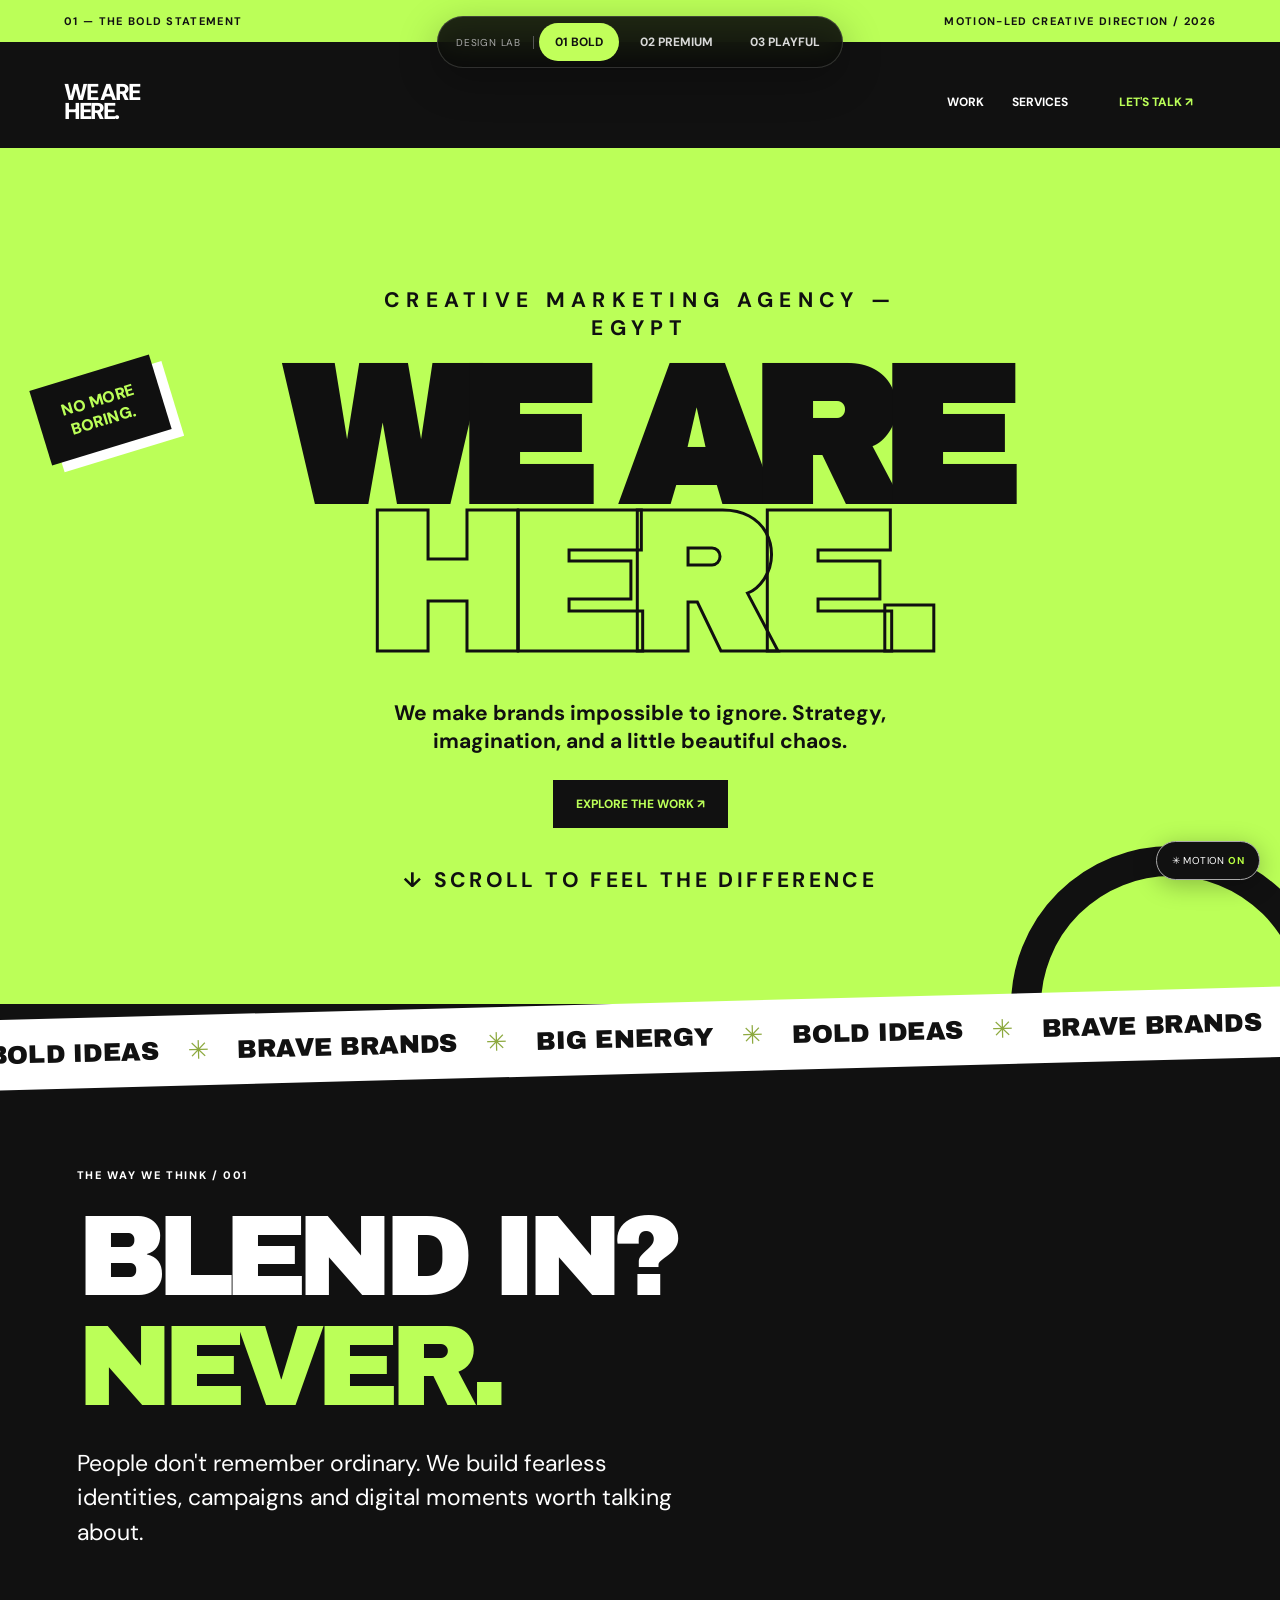
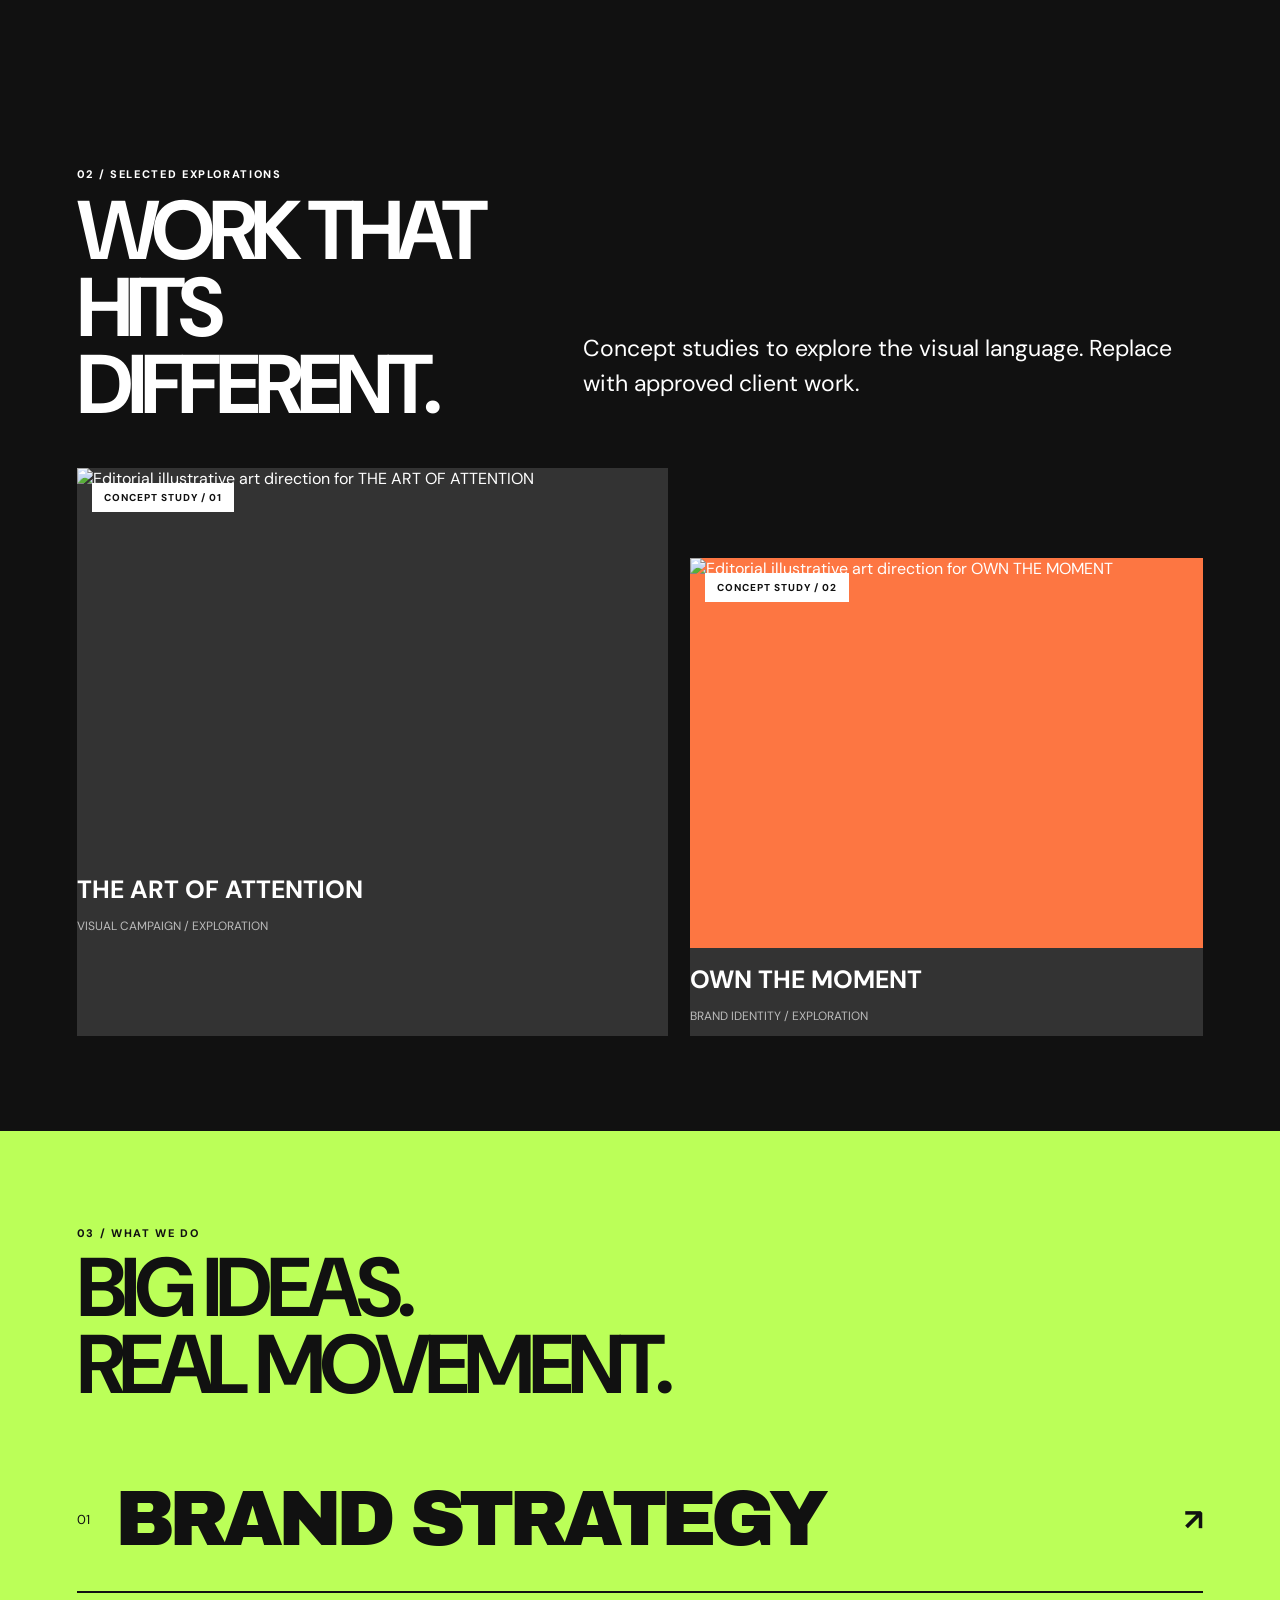
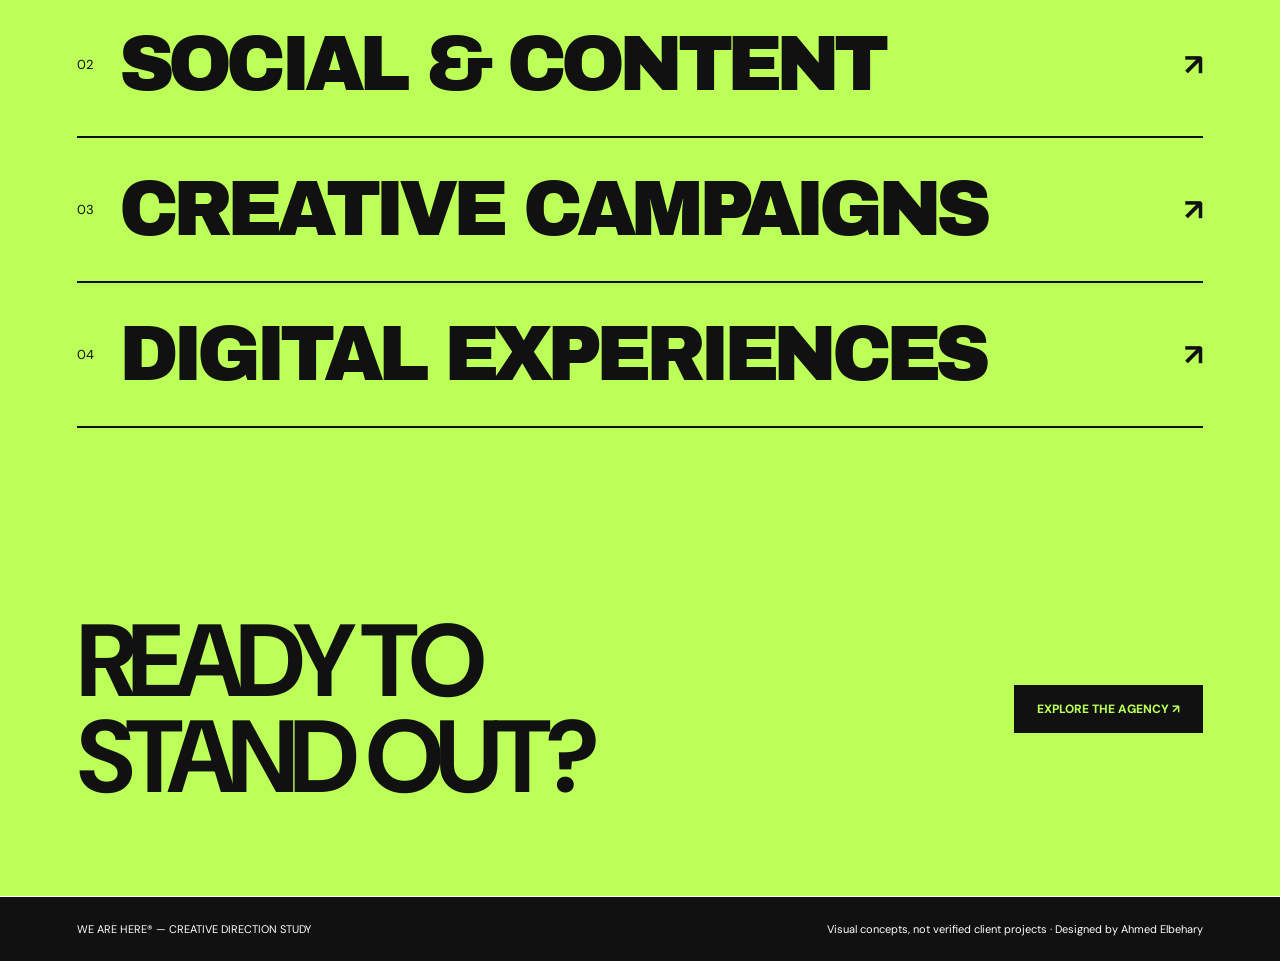
==== index.html @ c9efb4d5 "Add files via upload" ====
<!doctype html>
<html lang="en"><head><meta charset="utf-8"/><meta name="viewport" content="width=device-width,initial-scale=1"/><meta name="theme-color" content="#111111"/><meta name="description" content="Three interactive creative directions for We Are Here — a creative marketing agency in Egypt. Concept showcase by Ahmed Elbehary."/><title>WE ARE HERE — Interactive Directions</title><link rel="preconnect" href="https://fonts.googleapis.com"><link rel="preconnect" href="https://fonts.gstatic.com" crossorigin><link href="https://fonts.googleapis.com/css2?family=Archivo+Black&family=DM+Sans:wght@400;500;600;700;800&family=Space+Grotesk:wght@400;500;600;700&family=Playfair+Display:ital,wght@0,500;0,600;1,500&display=swap" rel="stylesheet"><link rel="stylesheet" href="./style.css"/></head><body><div id="app"></div><script type="module" src="./script.js"></script></body></html>
---- style.css ----
:root{font-family:'DM Sans',sans-serif;color:#121212;background:#e9e9e5;scroll-behavior:smooth}*{box-sizing:border-box}body{margin:0;overflow-x:hidden}button,a{font:inherit}button{cursor:pointer}a{color:inherit;text-decoration:none}::selection{background:#b8ff42;color:#121212}.switcher{position:fixed;z-index:100;top:16px;left:50%;transform:translateX(-50%);display:flex;align-items:center;gap:5px;padding:6px;background:rgba(10,10,10,.88);color:white;border:1px solid rgba(255,255,255,.15);box-shadow:0 12px 40px #0004;border-radius:999px;backdrop-filter:blur(18px);max-width:calc(100% - 18px)}.switcher button{border:0;background:transparent;color:#d9d9d9;border-radius:50px;padding:11px 16px;font-size:12px;font-weight:700;white-space:nowrap;transition:all .3s}.switcher button.active{background:#c1ff5a;color:#111}.switcher .label{font-size:10px;letter-spacing:.08em;padding:0 12px;color:#aaa;border-right:1px solid #555}.intro{position:fixed;z-index:200;inset:0;background:#101010;color:#fff;display:flex;align-items:center;justify-content:center;flex-direction:column;gap:15px;animation:introExit .7s ease 1.5s forwards;pointer-events:none}.intro strong{font:clamp(32px,7vw,90px) 'Archivo Black';letter-spacing:-.08em;animation:introPop 1s both}.intro small{letter-spacing:.4em;font-size:10px}@keyframes introPop{from{transform:scale(.65);filter:blur(20px);opacity:0}to{transform:scale(1);filter:blur(0);opacity:1}}@keyframes introExit{to{opacity:0;visibility:hidden}}.page{min-height:100vh;overflow:hidden}.conceptbar{display:flex;justify-content:space-between;gap:12px;align-items:center;padding:14px 5%;font-size:11px;letter-spacing:.12em;font-weight:700}.page nav{display:flex;align-items:center;justify-content:space-between;padding:36px 5% 22px;position:relative;z-index:4}.wordmark{font-weight:900;line-height:.82;letter-spacing:-.085em;font-size:23px}.links{display:flex;gap:28px;align-items:center;font-size:12px;font-weight:700}.links a:hover{text-decoration:underline;text-underline-offset:6px}.cta{display:inline-flex;align-items:center;justify-content:center;border:1px solid currentColor;padding:15px 22px;font-size:12px;font-weight:800;gap:30px;transition:transform .25s,background .25s,color .25s}.cta:hover{transform:translateY(-4px)}.tag{font-weight:800;font-size:11px;letter-spacing:.15em;text-transform:uppercase}.scrollnote{font-size:11px;font-weight:700;letter-spacing:.16em}.reveal{opacity:0;transform:translateY(54px);transition:opacity .85s cubic-bezier(.2,.7,.2,1),transform .85s cubic-bezier(.2,.7,.2,1)}.reveal.visible{opacity:1;transform:translateY(0)}.section-pad{padding:95px 6%}.section-head{display:flex;align-items:end;justify-content:space-between;gap:25px;margin-bottom:45px}.section-head h2{margin:10px 0 0;font-size:clamp(40px,6.5vw,106px);line-height:.92;letter-spacing:-.07em}.cardpic{display:block;object-fit:cover;width:100%;height:100%;transition:transform .8s cubic-bezier(.2,.7,.2,1),filter .6s}.imagewrap{overflow:hidden;position:relative}.imagewrap:hover .cardpic{transform:scale(1.09)}.subline{font-size:clamp(16px,2vw,23px);line-height:1.5;max-width:620px}.concept-footer{display:flex;justify-content:space-between;align-items:center;flex-wrap:wrap;gap:12px;padding:25px 6%;font-size:11px;border-top:1px solid currentColor}.nextbox{display:flex;align-items:center;justify-content:space-between;gap:20px;padding:90px 6%;flex-wrap:wrap}.nextbox h2{font-size:clamp(44px,8vw,130px);letter-spacing:-.075em;line-height:.94;margin:0}.tilt{transition:transform .3s ease;transform-style:preserve-3d}.motion-note{padding:12px 16px;font-size:11px;letter-spacing:.02em}.cursor{pointer-events:none;position:fixed;z-index:90;width:22px;height:22px;border-radius:50%;border:1px solid;transform:translate(-50%,-50%);transition:width .2s,height .2s,background .2s;mix-blend-mode:difference;color:#fff;opacity:0}.cursor.on{opacity:1}.cursor.big{width:68px;height:68px;background:#fff3}.b{background:#111;color:white}.b .conceptbar{background:#bbff58;color:#121212}.b nav{background:#111}.b .hero{background:#bbff58;color:#101010;min-height:730px;position:relative;display:flex;align-items:center;justify-content:center;flex-direction:column;overflow:hidden;text-align:center;padding:100px 6% 85px}.b .eyebrow{font-size:12px;font-weight:800;letter-spacing:.3em;margin:0 0 35px}.b .hero h1{font-family:'Archivo Black';font-size:clamp(74px,15.1vw,265px);letter-spacing:-.105em;line-height:.76;margin:0;position:relative;z-index:2}.b .hero h1 span{display:block;transition:transform .2s;will-change:transform}.b .hero h1 span:nth-child(2){-webkit-text-stroke:3px #101010;color:transparent}.b .hero p{font-weight:700;font-size:clamp(14px,1.8vw,21px);margin:38px auto 25px;max-width:600px}.b .sticker{position:absolute;background:#101010;color:#bbff58;padding:18px 25px;transform:rotate(-17deg);font-weight:900;left:3%;top:26%;z-index:3;box-shadow:10px 10px 0 #fff}.b .circle{position:absolute;right:-4%;bottom:-19%;width:320px;height:320px;border:30px solid #111;border-radius:50%;animation:spin 22s linear infinite}.b .marquee{overflow:hidden;background:#fff;color:#111;padding:20px 0;white-space:nowrap;font:25px 'Archivo Black';transform:rotate(-1.5deg) scale(1.02);position:relative;z-index:3}.b .marquee .track{display:inline-block;animation:marquee 21s linear infinite}.b .marquee i{font-style:normal;color:#8da93f;padding:0 20px}.b .manifesto{min-height:530px;display:flex;flex-direction:column;justify-content:center}.b .manifesto h2{font:clamp(50px,9vw,145px)/.96 'Archivo Black';letter-spacing:-.085em;margin:20px 0 0}.b .lime{color:#bbff58}.b .workgrid{display:grid;grid-template-columns:1.15fr 1fr;gap:22px}.b .project{min-height:450px;position:relative;background:#333}.b .project:nth-child(2){margin-top:90px}.b .project .imagewrap{height:390px}.b .project h3{font-size:25px;margin:15px 0 5px}.b .project p{font-size:12px;color:#bbb}.b .project:nth-child(2) .imagewrap{background:#fd7642}.b .services{background:#bbff58;color:#111}.b .service{display:flex;align-items:center;border-bottom:2px solid #111;gap:25px;padding:30px 0;transition:padding .3s,background .3s}.b .service:hover{padding-left:30px;background:#111;color:#bbff58}.b .service span{font-size:13px}.b .service h3{font:clamp(30px,6vw,82px) 'Archivo Black';letter-spacing:-.075em;margin:0;flex:1}.b .service b{font-size:30px}.b .nextbox{background:#bbff58;color:#111}.b .cta{background:#111;color:#bbff58;border-color:#111}.b .cta:hover{background:white;color:#111}.p{background:#e8e2d8;color:#26231f}.p .conceptbar{background:#ded6c9}.p nav{padding-top:38px}.p .wordmark{font-family:'Playfair Display';font-weight:600;font-size:26px;letter-spacing:-.05em}.p .cta{border-radius:40px;background:#282724;color:#fff}.p .hero{min-height:790px;padding:80px 6%;position:relative;display:grid;grid-template-columns:1fr .87fr;align-items:center;gap:5vw}.p .hero .hero-copy{z-index:3}.p .hero h1{font:clamp(65px,9vw,150px)/.91 'Playfair Display';letter-spacing:-.075em;margin:24px 0}.p .hero h1 em{font-weight:500;color:#c35a35}.p .hero-art{position:relative;height:590px}.p .hero-art img{width:86%;height:85%;object-fit:cover;filter:saturate(.68);position:absolute;right:1%;top:6%;border-radius:48% 48% 2% 2%;animation:floaty 7s ease-in-out infinite}.p .hero-art .orb{position:absolute;width:190px;height:190px;border-radius:50%;background:#c4643c;left:-10%;bottom:0%;mix-blend-mode:multiply;animation:floaty 5s ease-in-out infinite reverse}.p .hero-art .outline{position:absolute;border:1px solid #9a624f;border-radius:50%;width:300px;height:300px;right:-3%;top:-4%}.p .hero p{max-width:390px;line-height:1.7}.p .section-head h2,.p .nextbox h2{font-family:'Playfair Display';font-weight:500;letter-spacing:-.055em}.p .services{background:#262521;color:#f4ece0}.p .servicegrid{display:grid;grid-template-columns:repeat(2,1fr);gap:1px;background:#777}.p .service{padding:65px 30px;background:#262521;min-height:250px;transition:background .35s}.p .service:hover{background:#54402f}.p .service span{color:#dd8d6b;font-size:12px}.p .service h3{font:clamp(36px,4vw,65px) 'Playfair Display';margin:35px 0 13px}.p .workgrid{display:grid;grid-template-columns:repeat(3,1fr);gap:20px}.p .project .imagewrap{height:440px}.p .project:nth-child(2){margin-top:75px}.p .project:nth-child(3){margin-top:145px}.p .project h3{font:34px 'Playfair Display';margin:15px 0 7px}.p .project p{font-size:12px;color:#765c51}.p .process{background:#d5c6b4}.p .steps{display:grid;grid-template-columns:repeat(4,1fr);gap:20px}.p .step{border-top:1px solid #5d5448;padding-top:20px}.p .step h3{font:36px 'Playfair Display'}.p .step p{font-size:13px;line-height:1.6}.p .nextbox{background:#292823;color:white}.p .nextbox h2 em{color:#d69d82}.p .nextbox .cta{background:#df916e;color:#201d19}.c{background:#f4f1df;color:#182fa6;font-family:'Space Grotesk',sans-serif}.c .conceptbar{background:#ff7b46;color:#1429a2}.c nav .wordmark{font-family:'Archivo Black';font-size:24px;transform:rotate(-4deg)}.c .cta{border-radius:50px;background:#ff7943;color:#1429a2;border:2px solid #1429a2;box-shadow:5px 5px 0 #1429a2}.c .hero{min-height:790px;position:relative;overflow:hidden;background:#f4f1df;display:flex;align-items:center;justify-content:center;flex-direction:column;padding:130px 5% 90px;text-align:center}.c .hero:before{content:'';position:absolute;width:500px;height:500px;background:#ff7643;border-radius:50%;top:5%;left:-11%;animation:floaty 8s ease-in-out infinite}.c .hero h1{position:relative;z-index:2;font:clamp(75px,12.5vw,225px)/.82 'Archivo Black';letter-spacing:-.105em;margin:0;transform:rotate(-3deg);text-shadow:9px 9px 0 #ffb548}.c .hero h1 span{color:#ff7541;text-shadow:8px 8px 0 #1429a2}.c .hero p{font-size:18px;max-width:500px;margin:42px 0;position:relative;z-index:2;font-weight:600}.c .blob{position:absolute;width:160px;height:160px;border-radius:45% 55% 60% 40%;background:#c4ff51;right:3%;top:19%;border:5px solid #1429a2;animation:wiggle 8s ease-in-out infinite}.c .burst{position:absolute;font-size:clamp(90px,12vw,200px);color:#fe7445;bottom:1%;right:10%;animation:spin 19s linear infinite}.c .marquee{background:#1429a2;color:#faffbd;white-space:nowrap;overflow:hidden;padding:20px 0;font:25px 'Archivo Black';transform:rotate(2deg) scale(1.03)}.c .marquee .track{display:inline-block;animation:marquee 15s linear infinite}.c .work{background:#ff7643}.c .section-head h2{font-family:'Archivo Black';font-size:clamp(48px,7vw,110px)}.c .workgrid{display:grid;grid-template-columns:repeat(2,1fr);gap:22px}.c .project{background:#f3edce;border:3px solid #172ca4;box-shadow:9px 9px 0 #172ca4;padding:12px;transition:transform .35s}.c .project:hover{transform:rotate(2deg) translateY(-8px)}.c .project:nth-child(2){margin-top:65px}.c .project .imagewrap{height:350px}.c .project h3{font-size:29px;margin:14px 4px 5px}.c .project p{font-size:12px;margin:4px}.c .services{background:#d1ff5c}.c .servicegrid{display:grid;grid-template-columns:repeat(3,1fr);gap:20px}.c .service{border:3px solid #1429a2;border-radius:150px 150px 22px 22px;min-height:300px;text-align:center;padding:55px 17px 22px;background:#faf1da;transition:transform .4s}.c .service:hover{transform:translateY(-20px) rotate(-4deg)}.c .service span{font-size:45px}.c .service h3{font:clamp(21px,3vw,36px) 'Archivo Black';letter-spacing:-.04em}.c .lab{background:#1429a2;color:#fff}.c .lab h2{font:clamp(45px,7vw,100px)/.94 'Archivo Black';letter-spacing:-.07em}.c .labtool{display:grid;grid-template-columns:1fr 1fr;gap:35px;align-items:center}.c .poster{display:flex;align-items:center;justify-content:center;aspect-ratio:1.15;background:#ff7541;color:#1429a2;border-radius:15px;border:8px solid #f8f2d3;font:clamp(30px,5vw,75px)/.9 'Archivo Black';text-align:center;transform:rotate(-4deg);transition:background .4s,color .4s,transform .5s}.c .poster:hover{transform:rotate(2deg) scale(1.03)}.c .palette{display:flex;gap:12px;flex-wrap:wrap}.c .palette button{width:46px;height:46px;border:3px solid white;border-radius:50%;box-shadow:0 0 0 1px #333}.c .nextbox{background:#ff7643}.c .nextbox h2{font-family:'Archivo Black'}.c .nextbox .cta{background:#1429a2;color:white;box-shadow:6px 6px 0 #fff}@keyframes spin{to{transform:rotate(360deg)}}@keyframes floaty{50%{transform:translateY(-25px) rotate(4deg)}}@keyframes wiggle{50%{transform:rotate(35deg) scale(1.1)}}@keyframes marquee{to{transform:translateX(-50%)}}.image-label{position:absolute;top:15px;left:15px;background:#fff;color:#111;padding:8px 12px;font-size:10px;font-weight:800;letter-spacing:.1em}.presenter{position:fixed;right:20px;bottom:20px;z-index:110;background:#111;color:#fff;padding:12px 15px;border:1px solid #aaa;border-radius:50px;font-size:10px;letter-spacing:.04em;box-shadow:0 5px 25px #0004}.presenter strong{color:#b8ff42}.reduced .reveal{opacity:1;transform:none}.reduced *{animation:none!important;transition:none!important}@media(max-width:750px){.switcher{top:8px}.switcher .label{display:none}.switcher button{font-size:10px;padding:10px 9px}.page nav{padding-top:75px}.links{gap:11px}.links a:not(.cta){display:none}.section-pad{padding:65px 5%}.section-head{display:block}.hero{min-height:620px!important}.b .hero{min-height:650px!important}.b .sticker{top:18%;left:4%;font-size:10px;padding:11px}.b .circle{width:160px;height:160px;border-width:15px}.b .workgrid,.c .workgrid,.p .workgrid,.p .hero,.c .labtool{grid-template-columns:1fr}.b .project:nth-child(2),.c .project:nth-child(2),.p .project:nth-child(2),.p .project:nth-child(3){margin-top:0}.b .project .imagewrap,.c .project .imagewrap{height:300px}.p .hero{padding-top:80px}.p .hero-art{height:360px}.p .hero-art img{left:10%;right:auto;width:80%}.p .servicegrid,.p .steps{grid-template-columns:1fr 1fr}.p .service{min-height:200px;padding:30px 15px}.p .project .imagewrap{height:290px}.c .servicegrid{grid-template-columns:1fr}.c .service{min-height:190px;border-radius:120px 120px 20px 20px}.c .hero:before{width:220px;height:220px}.c .burst{right:0;bottom:6%}.c .blob{width:95px;height:95px}.presenter{bottom:8px;right:8px;font-size:9px}.cursor{display:none}}@media(prefers-reduced-motion:reduce){*,*:before,*:after{scroll-behavior:auto!important;animation-duration:.01ms!important;animation-iteration-count:1!important;transition-duration:.01ms!important}.reveal{opacity:1;transform:none}.intro{display:none}}
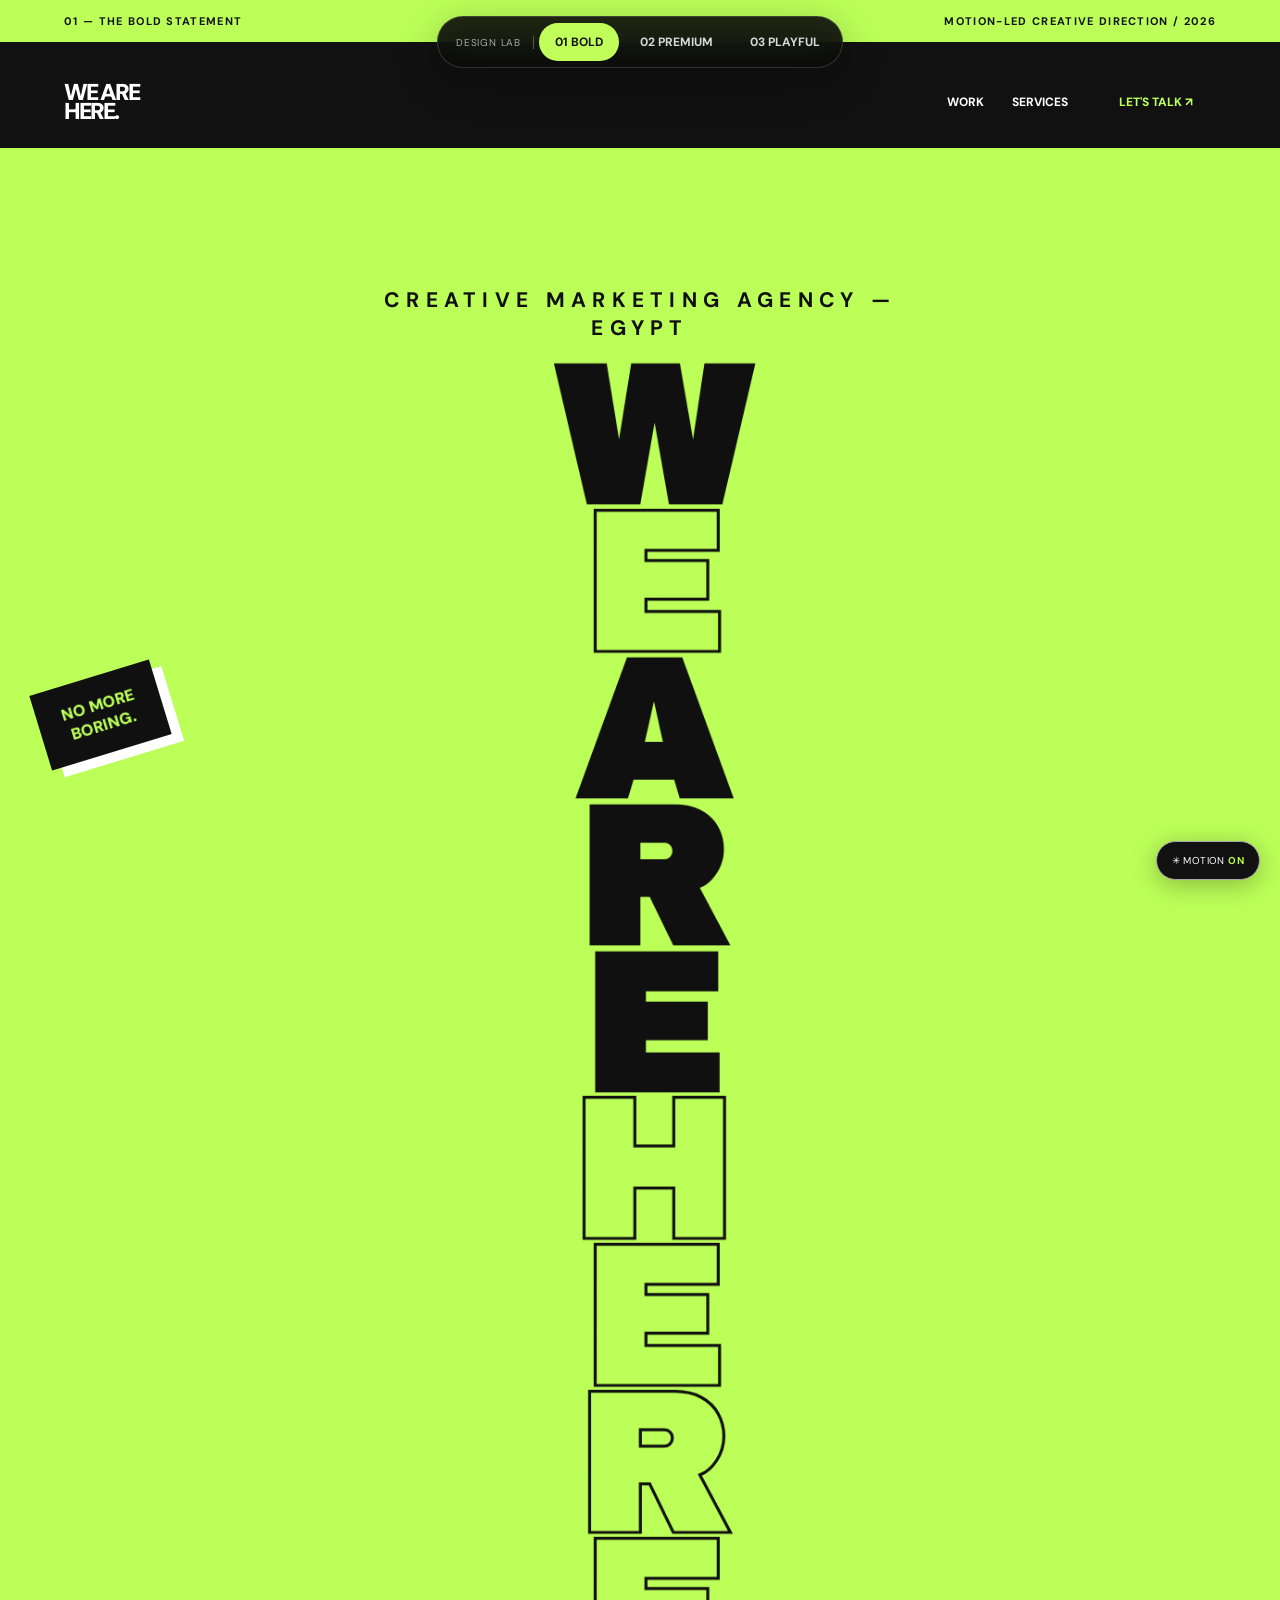
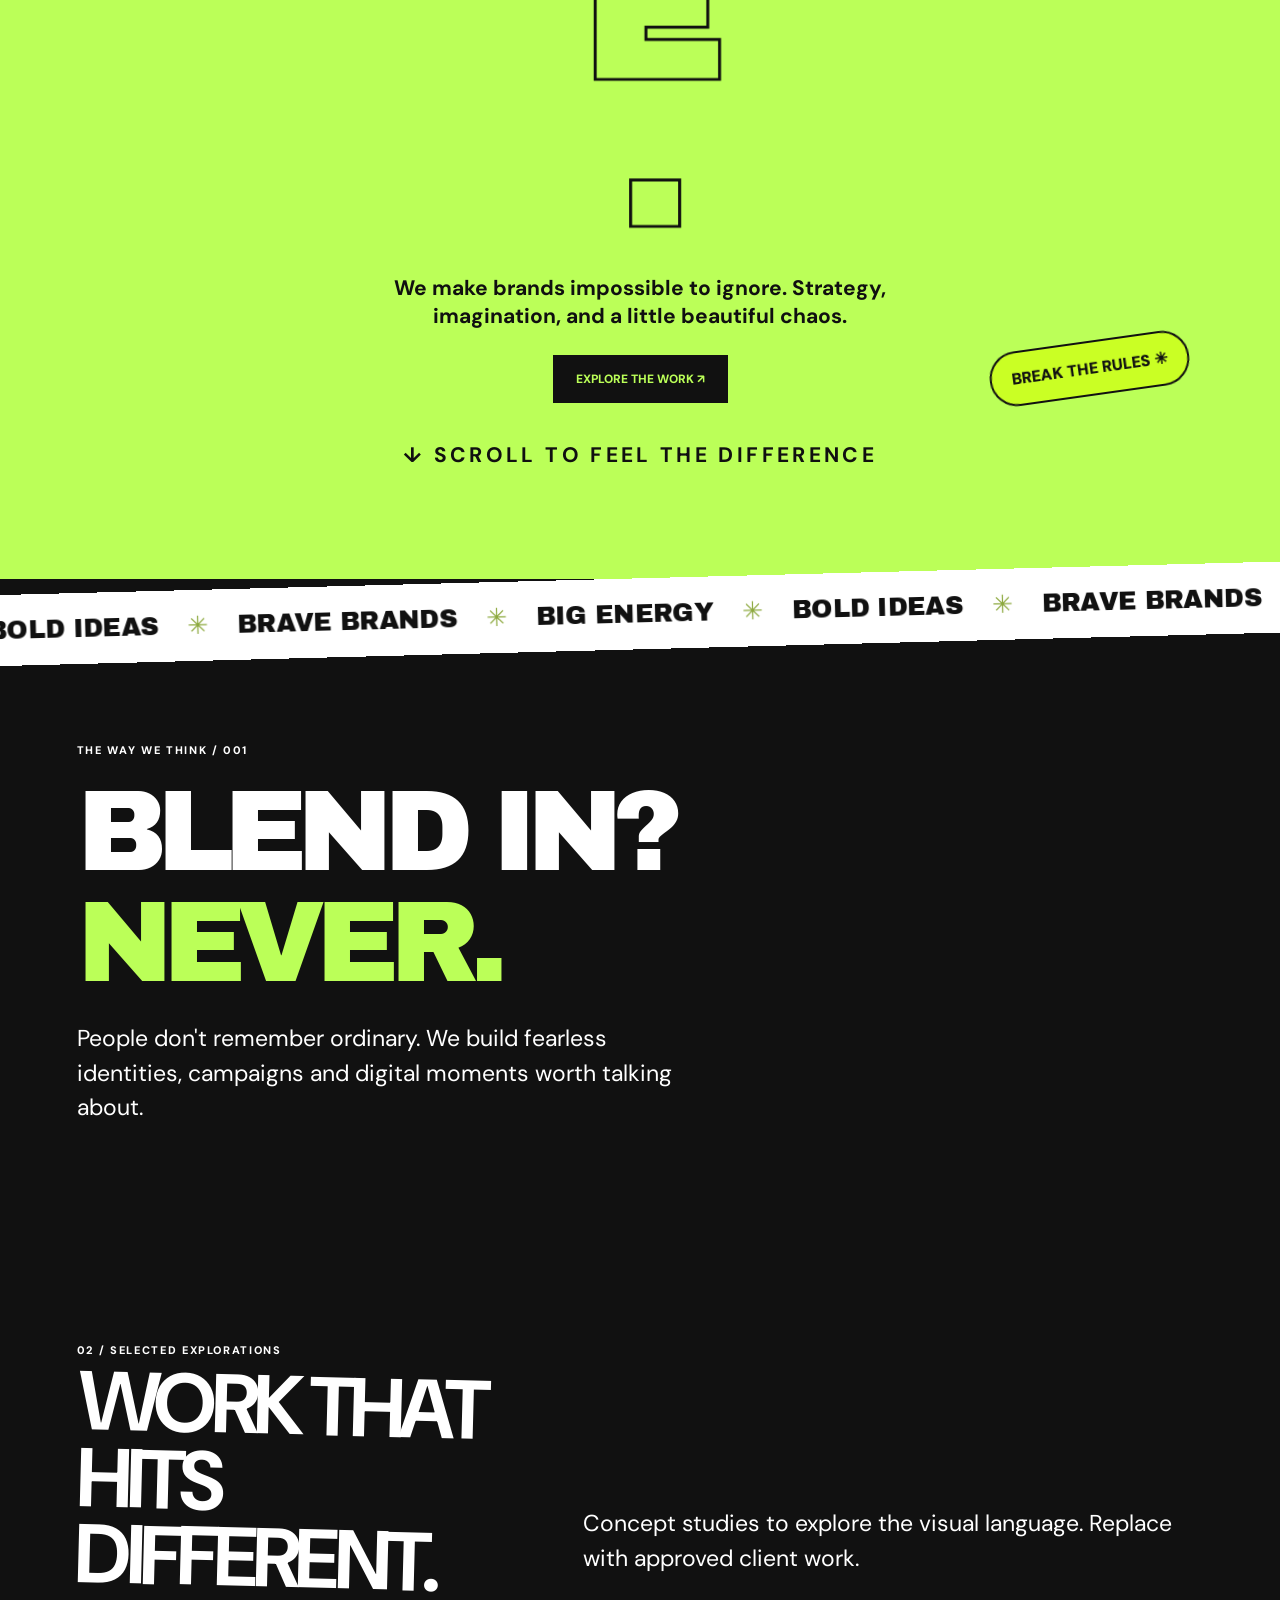
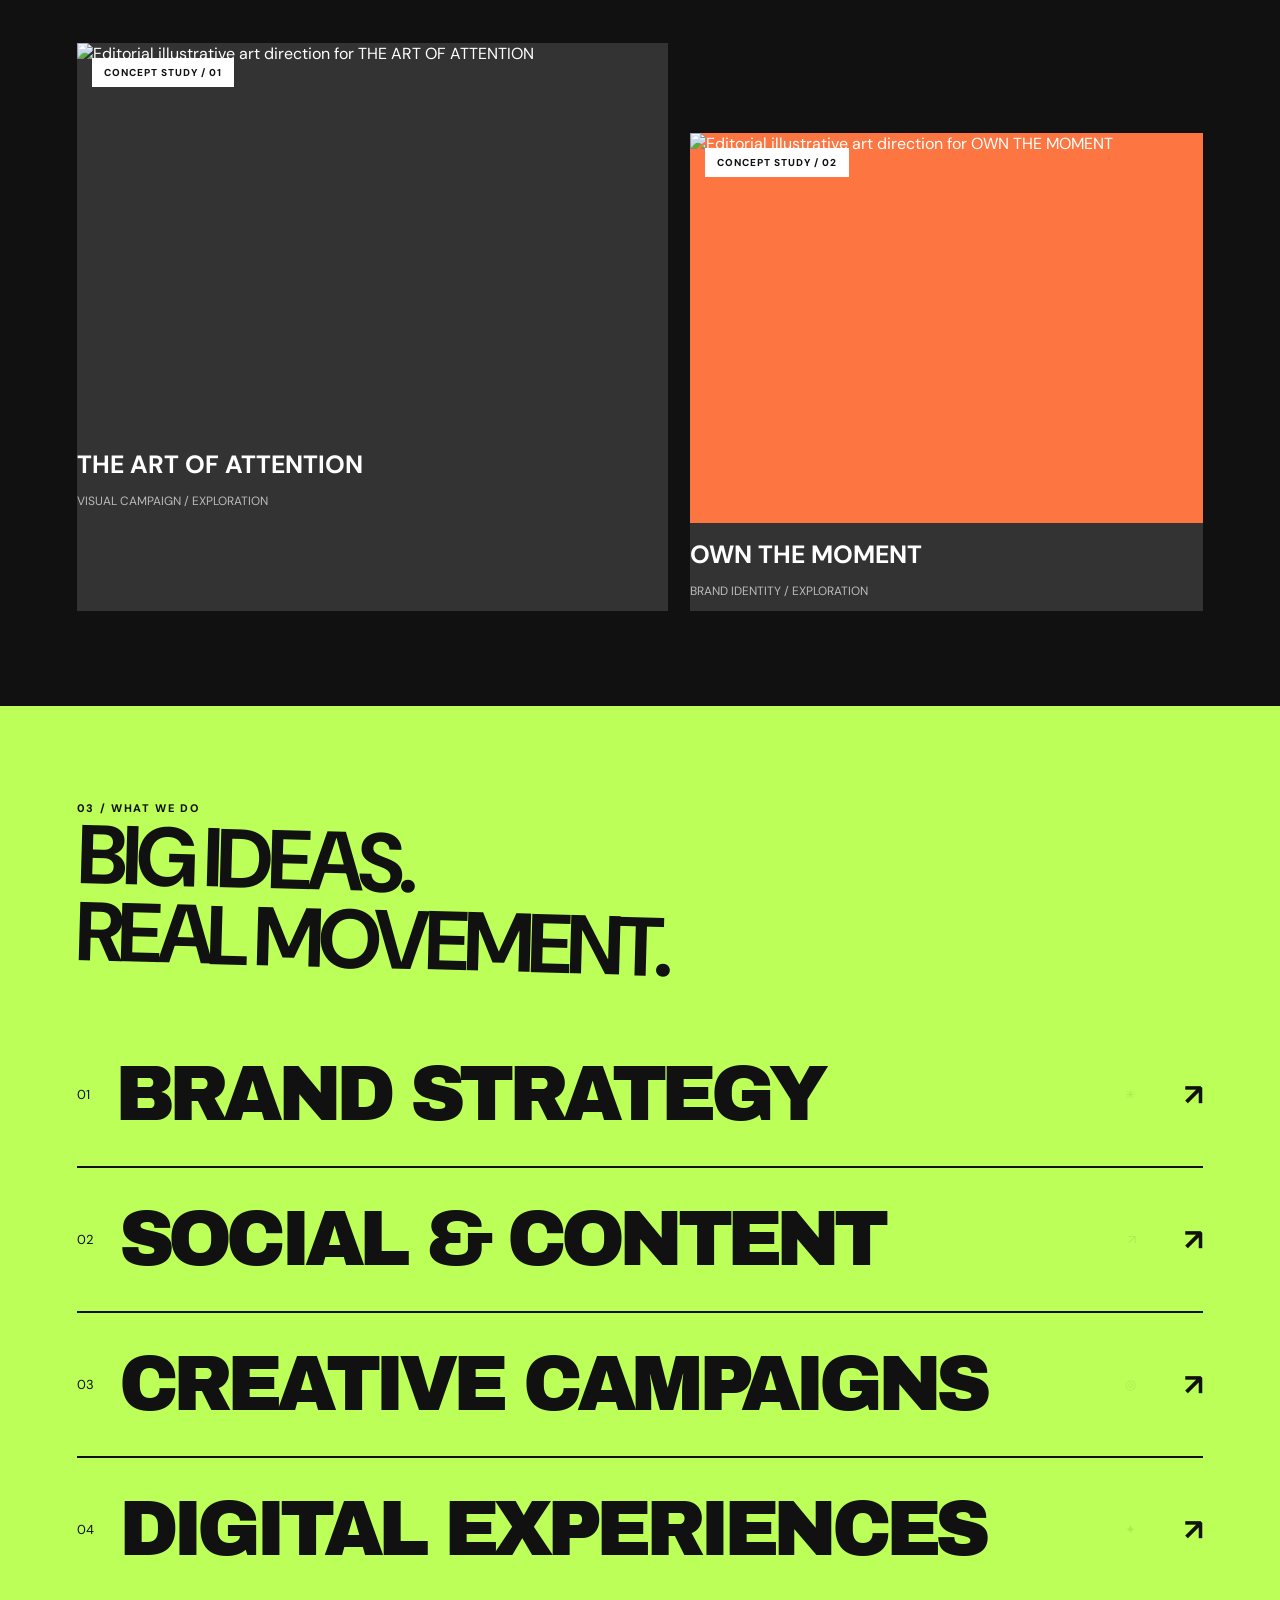
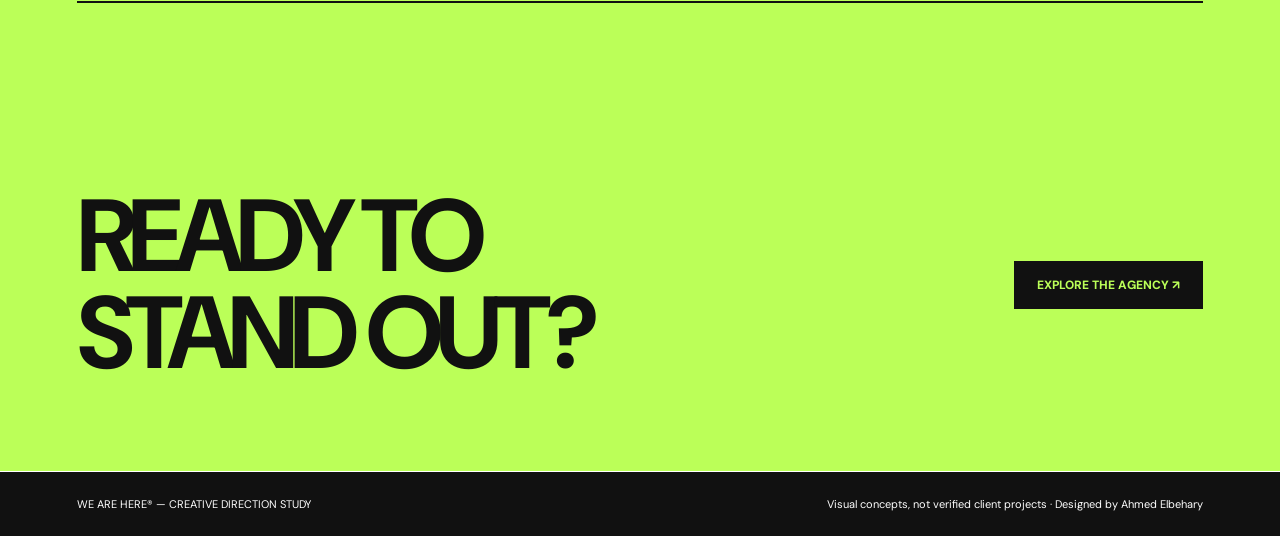
==== commit f9eeb351: "Add files via upload" ====
--- a/index.html
+++ b/index.html
@@ -1,2 +1,2 @@
 <!doctype html>
-<html lang="en"><head><meta charset="utf-8"/><meta name="viewport" content="width=device-width,initial-scale=1"/><meta name="theme-color" content="#111111"/><meta name="description" content="Three interactive creative directions for We Are Here — a creative marketing agency in Egypt. Concept showcase by Ahmed Elbehary."/><title>WE ARE HERE — Interactive Directions</title><link rel="preconnect" href="https://fonts.googleapis.com"><link rel="preconnect" href="https://fonts.gstatic.com" crossorigin><link href="https://fonts.googleapis.com/css2?family=Archivo+Black&family=DM+Sans:wght@400;500;600;700;800&family=Space+Grotesk:wght@400;500;600;700&family=Playfair+Display:ital,wght@0,500;0,600;1,500&display=swap" rel="stylesheet"><link rel="stylesheet" href="./style.css"/></head><body><div id="app"></div><script type="module" src="./script.js"></script></body></html>
+<html lang="en"><head><meta charset="utf-8"/><meta name="viewport" content="width=device-width,initial-scale=1"/><meta name="theme-color" content="#111111"/><meta name="description" content="Three interactive creative directions for We Are Here — a creative marketing agency in Egypt. Concept showcase by Ahmed Elbehary."/><title>WE ARE HERE — Interactive Directions</title><link rel="preconnect" href="https://fonts.googleapis.com"><link rel="preconnect" href="https://fonts.gstatic.com" crossorigin><link href="https://fonts.googleapis.com/css2?family=Archivo+Black&family=DM+Sans:wght@400;500;600;700;800&family=Space+Grotesk:wght@400;500;600;700&family=Playfair+Display:ital,wght@0,500;0,600;1,500&display=swap" rel="stylesheet"><link rel="stylesheet" href="./style.css"/><link rel="stylesheet" href="./motion-enhancements.css"/></head><body><div id="app"></div><script type="module" src="./script.js"></script><script src="./motion-enhancements.js" defer></script></body></html>
--- a/motion-enhancements.css
+++ b/motion-enhancements.css
@@ -0,0 +1,53 @@
+
+/* Motion Lab v2: strong motion with reduced-motion fallback */
+.motion-progress{position:fixed;top:0;left:0;width:100%;height:4px;z-index:99999;background:#f80;transform:scaleX(0);transform-origin:left;pointer-events:none}
+.motion-toast{position:fixed;bottom:100px;left:50%;z-index:9999;transform:translate(-50%,20px);background:#111;color:white;border-radius:99px;padding:12px 20px;font:800 13px 'DM Sans',sans-serif;opacity:0;pointer-events:none;transition:opacity .25s,transform .25s}
+.motion-toast.show{opacity:1;transform:translate(-50%,0)}
+.motion-letter{display:inline-block;animation:letter-entry .95s both cubic-bezier(.2,1.5,.2,1);animation-delay:calc(var(--i)*45ms);transform-origin:center bottom}
+@keyframes letter-entry{0%{opacity:0;transform:translateY(110%) rotate(24deg) scale(.4)}70%{opacity:1;transform:translateY(-8%) rotate(-7deg) scale(1.08)}100%{opacity:1;transform:none}}
+.b .hero h1{transform:translate(var(--mx,0px),var(--my,0px)) rotate(calc(var(--scroll,0)*-3deg));transition:transform .15s ease-out}
+.b .manifesto h2,.b .section-head h2{transform:rotate(var(--swing,0deg));transition:transform .2s}
+.b .hero .sticker{animation:sticker-spin 5s ease-in-out infinite alternate}
+@keyframes sticker-spin{to{transform:rotate(16deg) scale(1.16)}}
+.b .hero .circle{animation:circle-pulse 4s ease-in-out infinite alternate}
+@keyframes circle-pulse{to{transform:scale(1.25) rotate(55deg);filter:hue-rotate(45deg)}}
+.motion-burst{position:absolute;right:7%;bottom:9%;z-index:5;padding:15px 20px;border:2px solid currentColor;border-radius:99px;background:#caff24;color:#111;font-weight:900;cursor:pointer;transform:rotate(-8deg);animation:burst-bob 2s ease-in-out infinite alternate}
+@keyframes burst-bob{to{transform:translateY(-16px) rotate(8deg)}}
+.b.bold-shock .hero{animation:shock .8s steps(3,end) both}
+.b.bold-shock .hero h1{animation:shock-text .9s steps(4,end) both}
+@keyframes shock{25%{filter:invert(1)}50%{filter:hue-rotate(170deg)}75%{filter:invert(1)}}
+@keyframes shock-text{20%{transform:translate(24px,-10px) skew(14deg)}40%{transform:translate(-24px,10px) skew(-14deg)}60%{transform:scale(1.15)}}
+.service-ghost{font-size:clamp(3rem,8vw,9rem);opacity:.08;position:absolute;right:6%;pointer-events:none;transition:transform .55s,opacity .55s}
+.b .service{position:relative;overflow:hidden}
+.b .service:hover .service-ghost{transform:rotate(90deg) scale(1.4);opacity:.5}
+.p .hero-art img{will-change:translate;transition:translate .15s linear}
+.p .cinematic-title{animation:cinema-float 8s ease-in-out infinite alternate}
+@keyframes cinema-float{to{letter-spacing:.035em;transform:translateY(-7px)}}
+.p .film-strip .project{transition:transform .65s cubic-bezier(.2,.8,.2,1),filter .6s}
+.p .film-strip:hover .project:not(:hover){filter:grayscale(.75) brightness(.75);transform:scale(.965)}
+.film-note{font-size:11px;letter-spacing:.25em;opacity:.6;margin:12px 0}
+.cinematic-spotlight{position:fixed;inset:0;z-index:3;pointer-events:none;background:radial-gradient(circle 190px at var(--x,-500px) var(--y,-500px),rgba(222,139,82,.10),transparent 75%);mix-blend-mode:multiply}
+.c .hero .float-sticker{position:absolute;z-index:2;left:var(--left);top:var(--top);font-size:clamp(16px,2vw,35px);font-weight:900;color:#111;background:#fff;padding:6px 12px;border:2px solid #111;border-radius:12px;transform:rotate(var(--rot));pointer-events:none;animation:sticker-dance calc(2.5s + var(--n)*.4s) ease-in-out infinite alternate}
+@keyframes sticker-dance{to{translate:0 -32px;rotate:24deg;scale:1.2}}
+.c .hero .blob{animation:blob-dance 6s ease-in-out infinite alternate}
+@keyframes blob-dance{to{transform:translate(8%,-7%) rotate(40deg) scale(1.18);border-radius:35% 65% 65% 35%}}
+.c .hero .burst{animation:burst-spin 12s linear infinite}
+@keyframes burst-spin{to{transform:rotate(360deg)}}
+.motion-toy{position:relative;min-height:90px;display:flex;flex-direction:column;gap:10px;align-items:center;justify-content:center;isolation:isolate}
+.toy-launch{background:#111;color:#fff;border:0;border-radius:99px;padding:18px 25px;font:900 14px 'DM Sans',sans-serif;cursor:pointer;transition:transform .25s}
+.toy-launch:hover{transform:scale(1.1) rotate(-4deg)}
+.toy-count{font:700 11px 'DM Sans',sans-serif;letter-spacing:.12em}
+.confetti{position:absolute;left:50%;top:30%;font-size:30px;color:#f50;pointer-events:none;z-index:-1;animation:confetti-boom .95s var(--delay) ease-out both}
+.confetti:nth-child(3n){color:#3449ff}.confetti:nth-child(4n){color:#f3d536}
+@keyframes confetti-boom{from{opacity:1;transform:translate(-50%,-50%) rotate(0) scale(.3)}to{opacity:0;transform:translate(-50%,-50%) rotate(var(--angle)) translateX(var(--distance)) scale(1.5)}}
+.project .imagewrap{position:relative;overflow:hidden}
+.project .cardpic{transition:transform .7s cubic-bezier(.2,.8,.2,1),filter .7s}
+.project:hover .cardpic{transform:scale(1.13) rotate(-1deg);filter:saturate(1.25)}
+.motion-view{position:absolute;left:var(--px,50%);top:var(--py,50%);transform:translate(-50%,-50%) scale(.5);background:#fff;color:#111;border-radius:99px;padding:15px;z-index:4;opacity:0;pointer-events:none;font:800 11px 'DM Sans',sans-serif;white-space:nowrap;transition:opacity .2s,transform .2s}
+.project:hover .motion-view{opacity:1;transform:translate(-50%,-50%) scale(1)}
+.project:hover{transform:perspective(900px) rotateX(var(--rx,0deg)) rotateY(var(--ry,0deg)) translateY(-5px)!important}
+.magnetic{transform:translate(var(--magx,0px),var(--magy,0px));transition:transform .16s ease-out}
+@media(max-width:760px){.motion-burst{right:5%;bottom:3%;font-size:10px;padding:10px}.float-sticker:nth-of-type(n+5){display:none}.motion-view{display:none}.cinematic-spotlight{display:none}}
+@media(prefers-reduced-motion:reduce){.motion-letter,.motion-burst,.float-sticker,.blob,.burst,.sticker,.circle,.cinematic-title{animation:none!important}.motion-progress{display:none}}
+body.reduced .motion-letter,body.reduced .motion-burst,body.reduced .float-sticker,body.reduced .blob,body.reduced .burst,body.reduced .sticker,body.reduced .circle,body.reduced .cinematic-title{animation:none!important}
+body.reduced .motion-progress,body.reduced .cinematic-spotlight{display:none}
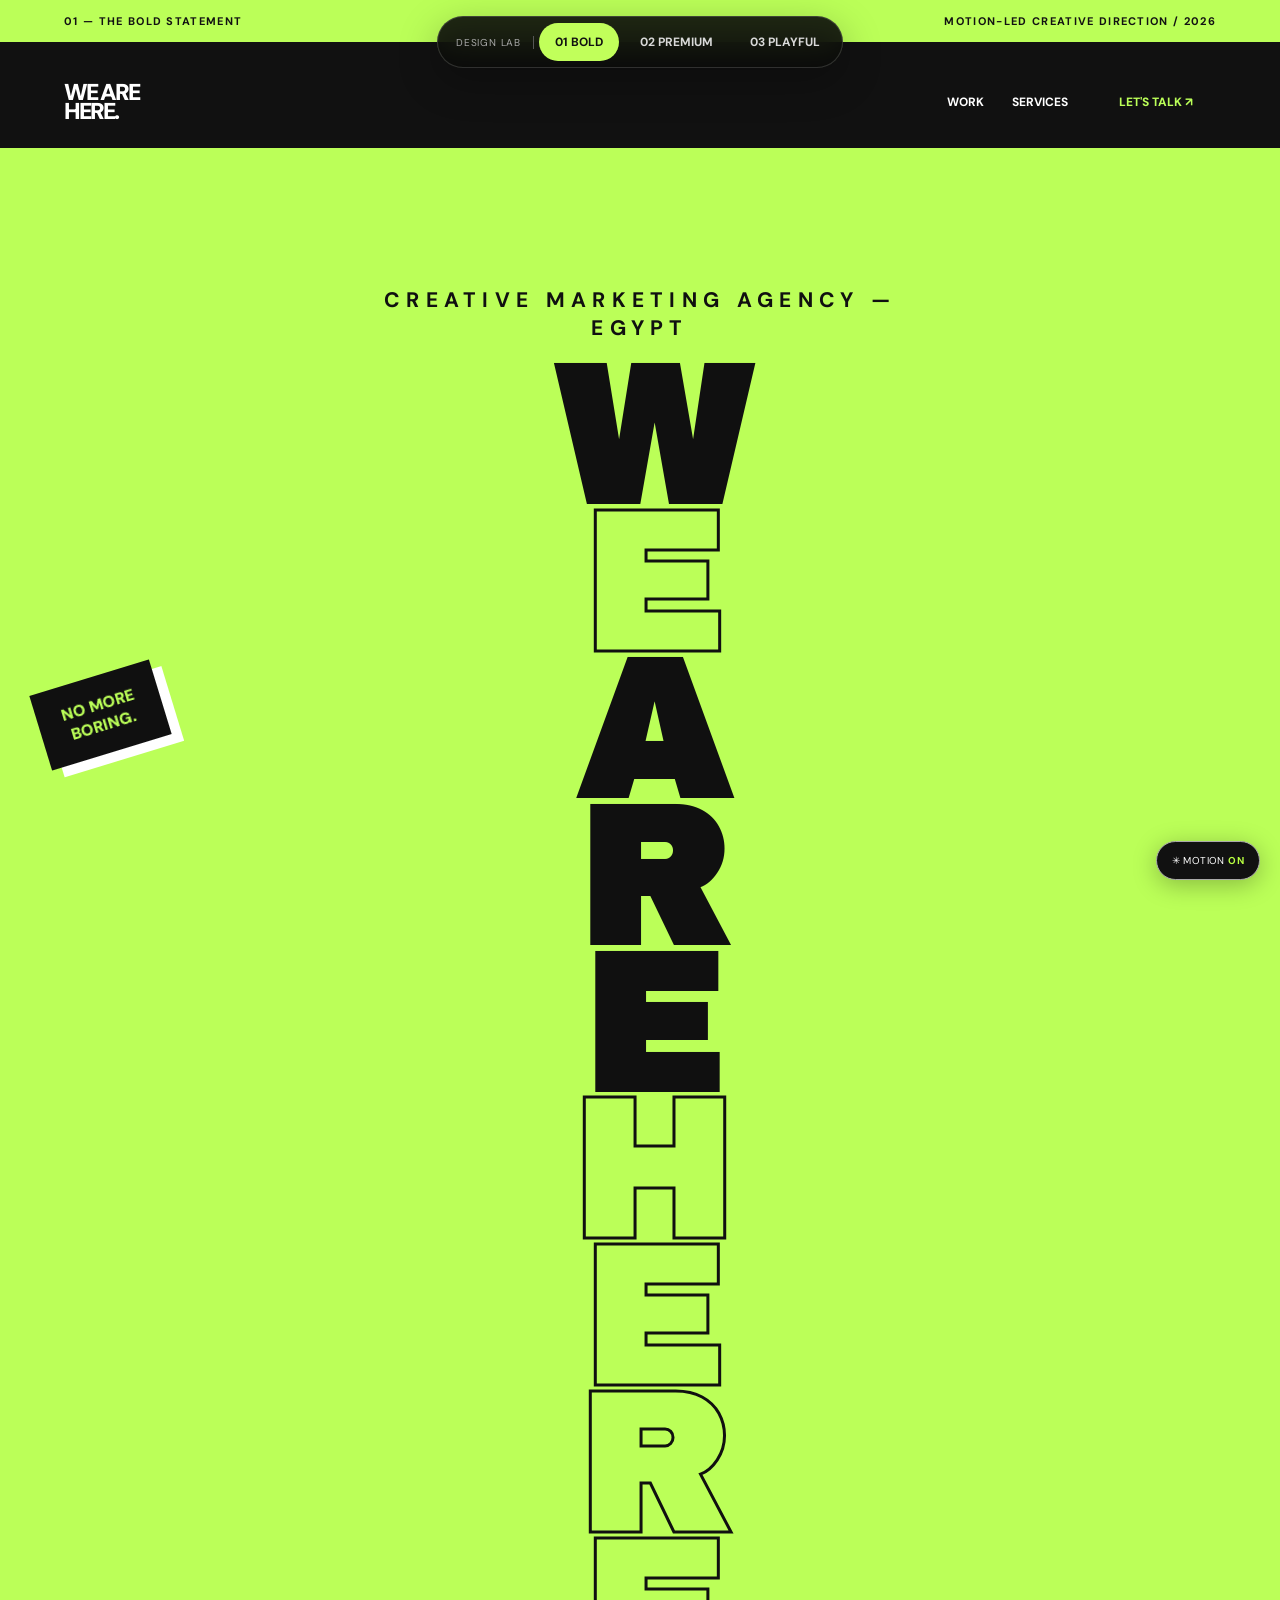
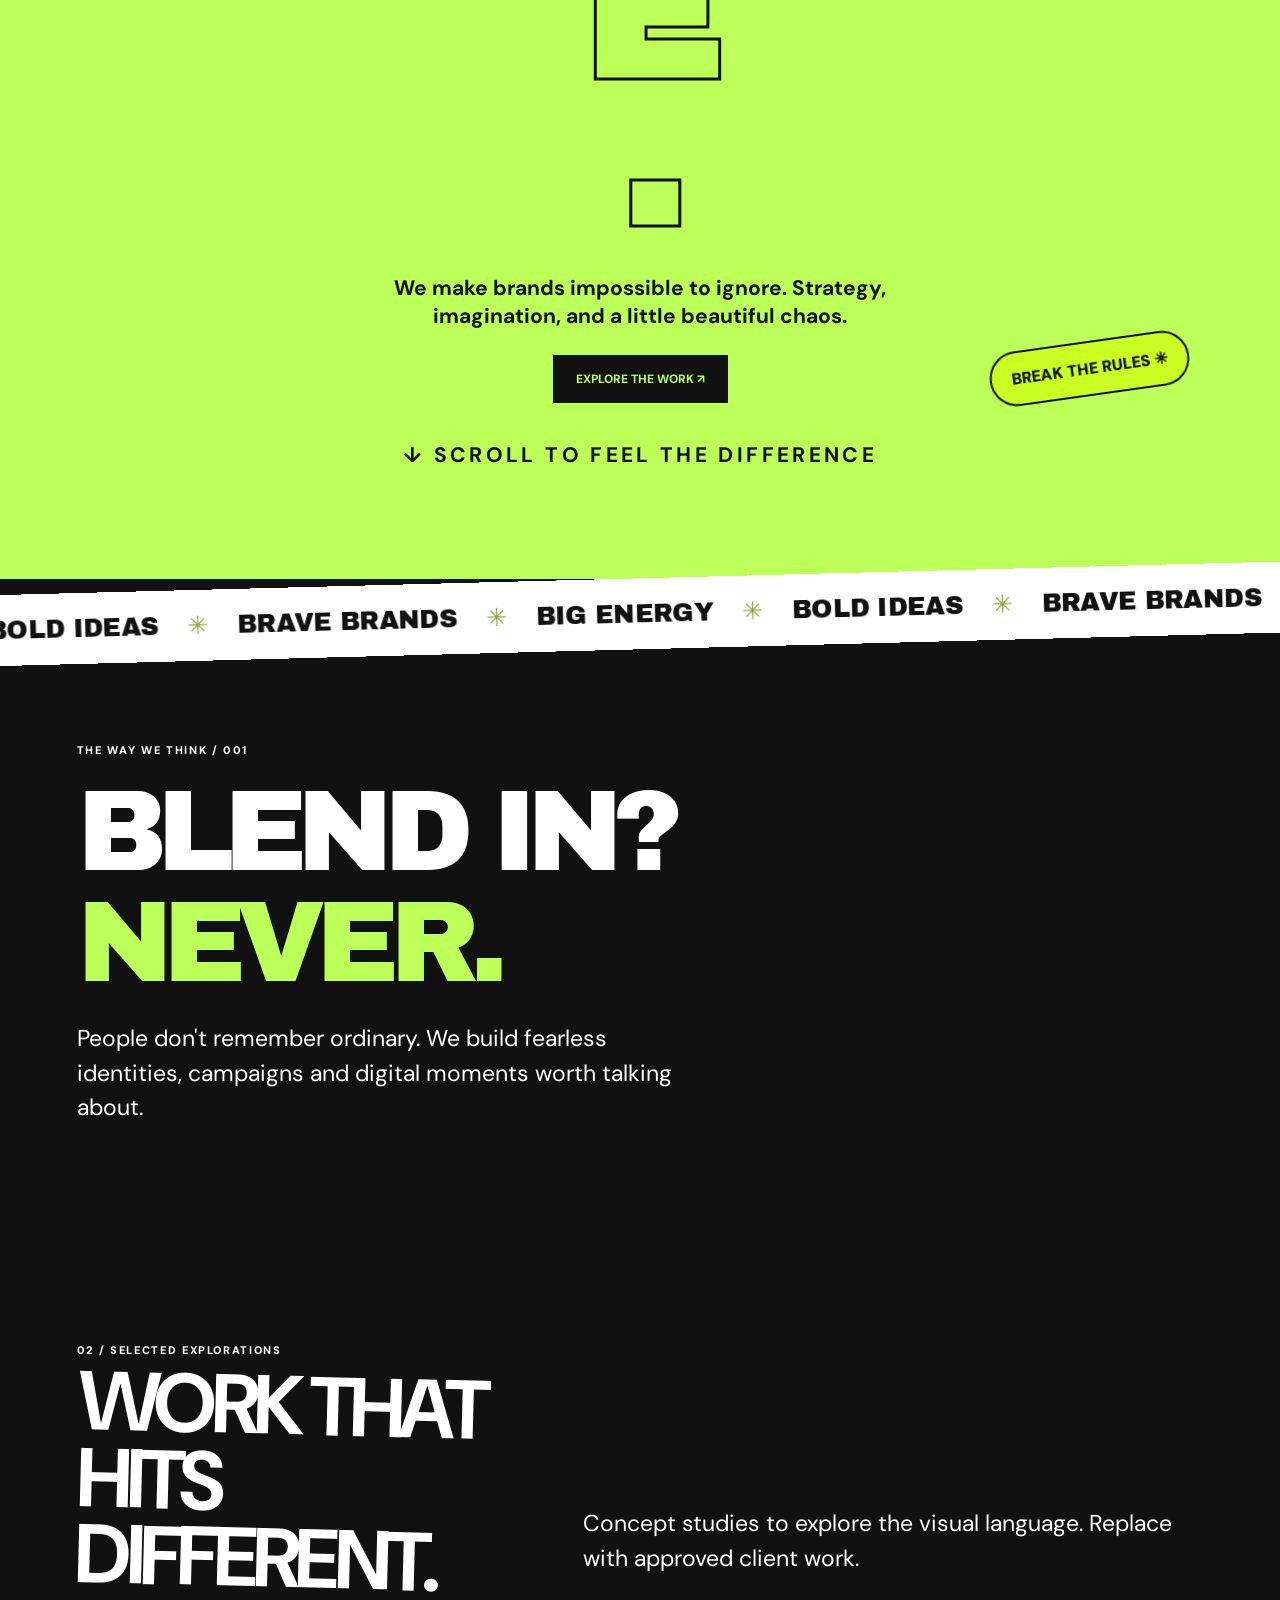
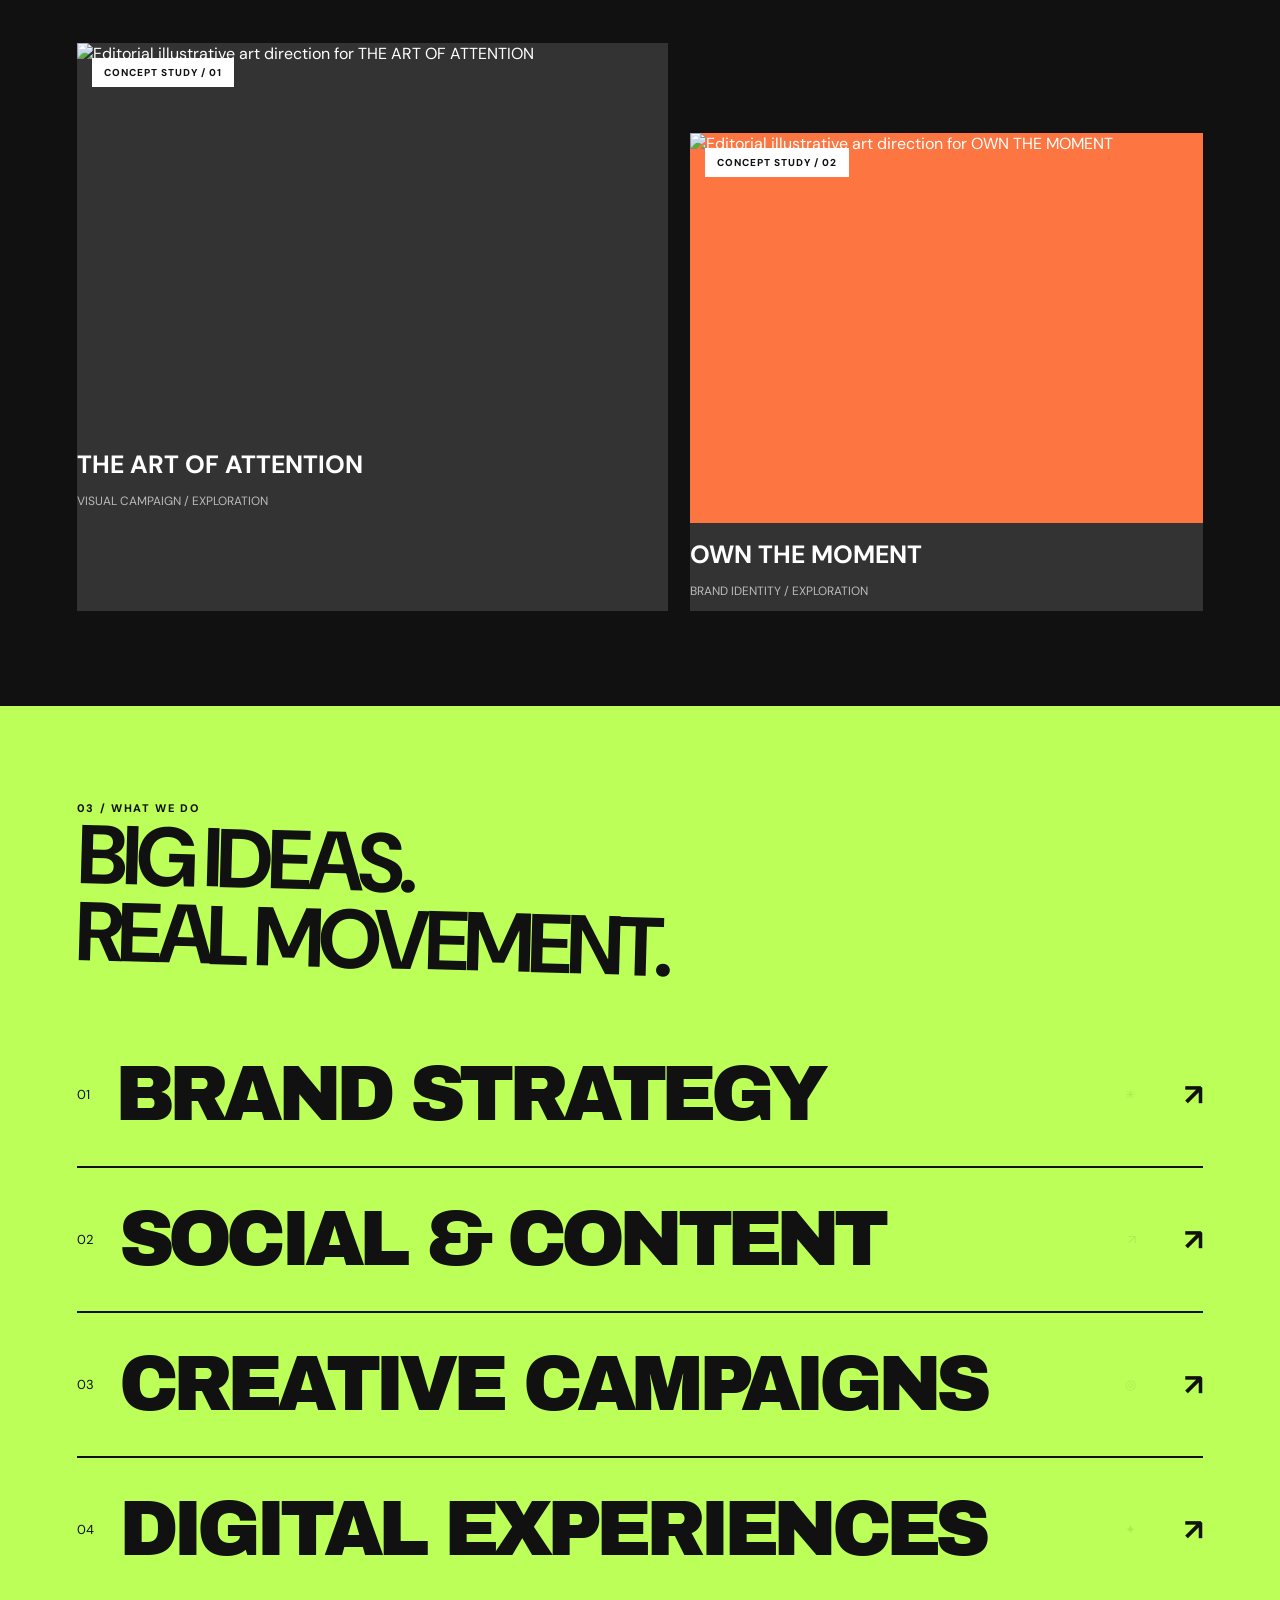
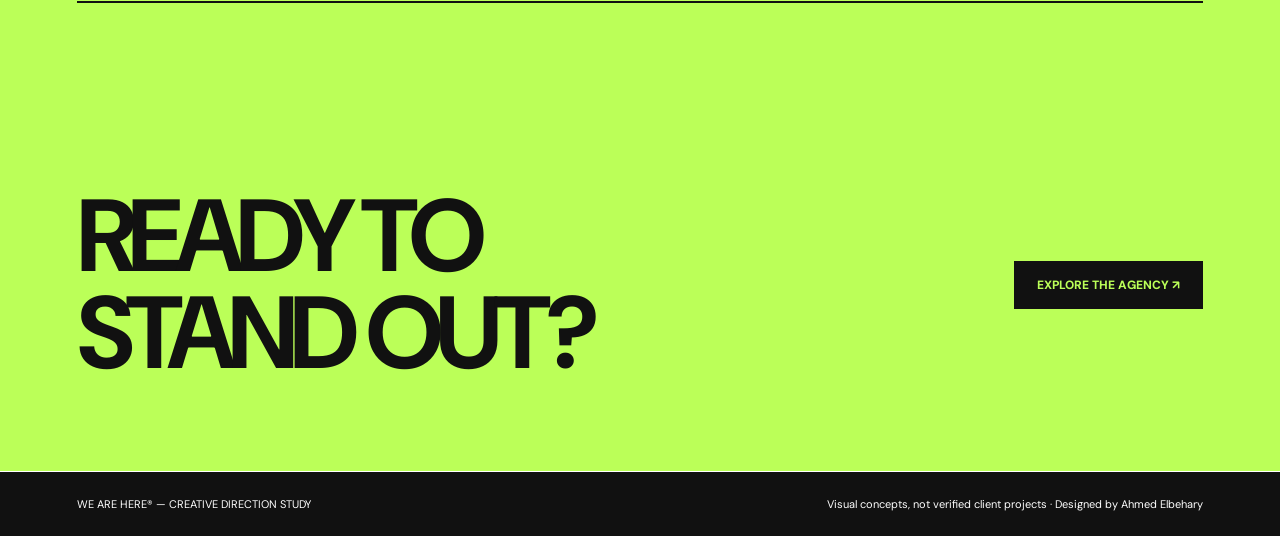
==== commit 23c4167b: "Document interactive concept directions" ====
--- a/index.html
+++ b/index.html
@@ -1,2 +1,2 @@
 <!doctype html>
-<html lang="en"><head><meta charset="utf-8"/><meta name="viewport" content="width=device-width,initial-scale=1"/><meta name="theme-color" content="#111111"/><meta name="description" content="Three interactive creative directions for We Are Here — a creative marketing agency in Egypt. Concept showcase by Ahmed Elbehary."/><title>WE ARE HERE — Interactive Directions</title><link rel="preconnect" href="https://fonts.googleapis.com"><link rel="preconnect" href="https://fonts.gstatic.com" crossorigin><link href="https://fonts.googleapis.com/css2?family=Archivo+Black&family=DM+Sans:wght@400;500;600;700;800&family=Space+Grotesk:wght@400;500;600;700&family=Playfair+Display:ital,wght@0,500;0,600;1,500&display=swap" rel="stylesheet"><link rel="stylesheet" href="./style.css"/><link rel="stylesheet" href="./motion-enhancements.css"/></head><body><div id="app"></div><script type="module" src="./script.js"></script><script src="./motion-enhancements.js" defer></script></body></html>
+<html lang="en"><head><meta charset="utf-8"/><meta name="viewport" content="width=device-width,initial-scale=1"/><meta name="theme-color" content="#111111"/><meta name="description" content="Three interactive creative directions for We Are Here — a creative marketing agency in Egypt. Concept showcase by Ahmed Elbehary."/><title>WE ARE HERE — Interactive Directions</title><link rel="preconnect" href="https://fonts.googleapis.com"><link rel="preconnect" href="https://fonts.gstatic.com" crossorigin><link href="https://fonts.googleapis.com/css2?family=Archivo+Black&family=DM+Sans:wght@400;500;600;700;800&family=Space+Grotesk:wght@400;500;600;700&family=Playfair+Display:ital,wght@0,500;0,600;1,500&display=swap" rel="stylesheet"><link rel="stylesheet" href="./style.css"/><link rel="stylesheet" href="./motion-enhancements.css"/><!-- Three interactive creative directions --></head><body><div id="app"></div><script type="module" src="./script.js"></script><script src="./motion-enhancements.js" defer></script></body></html>
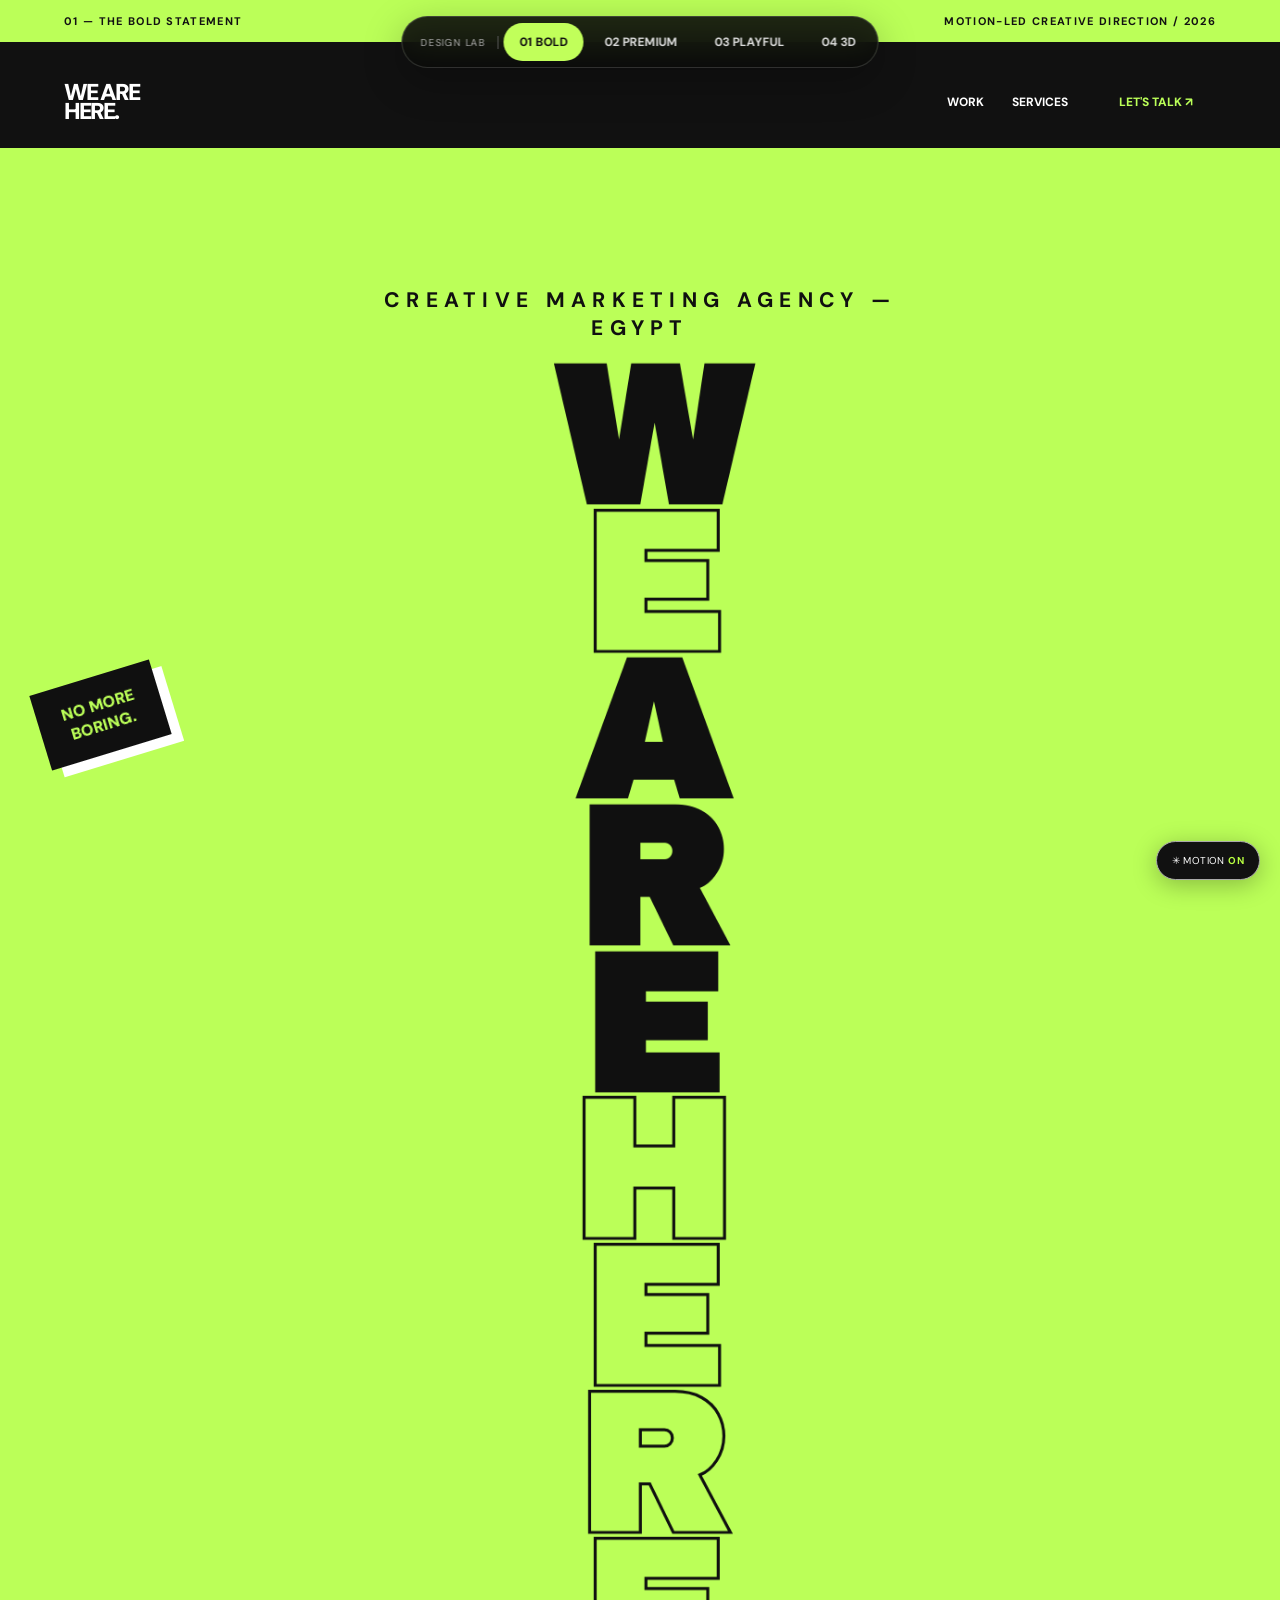
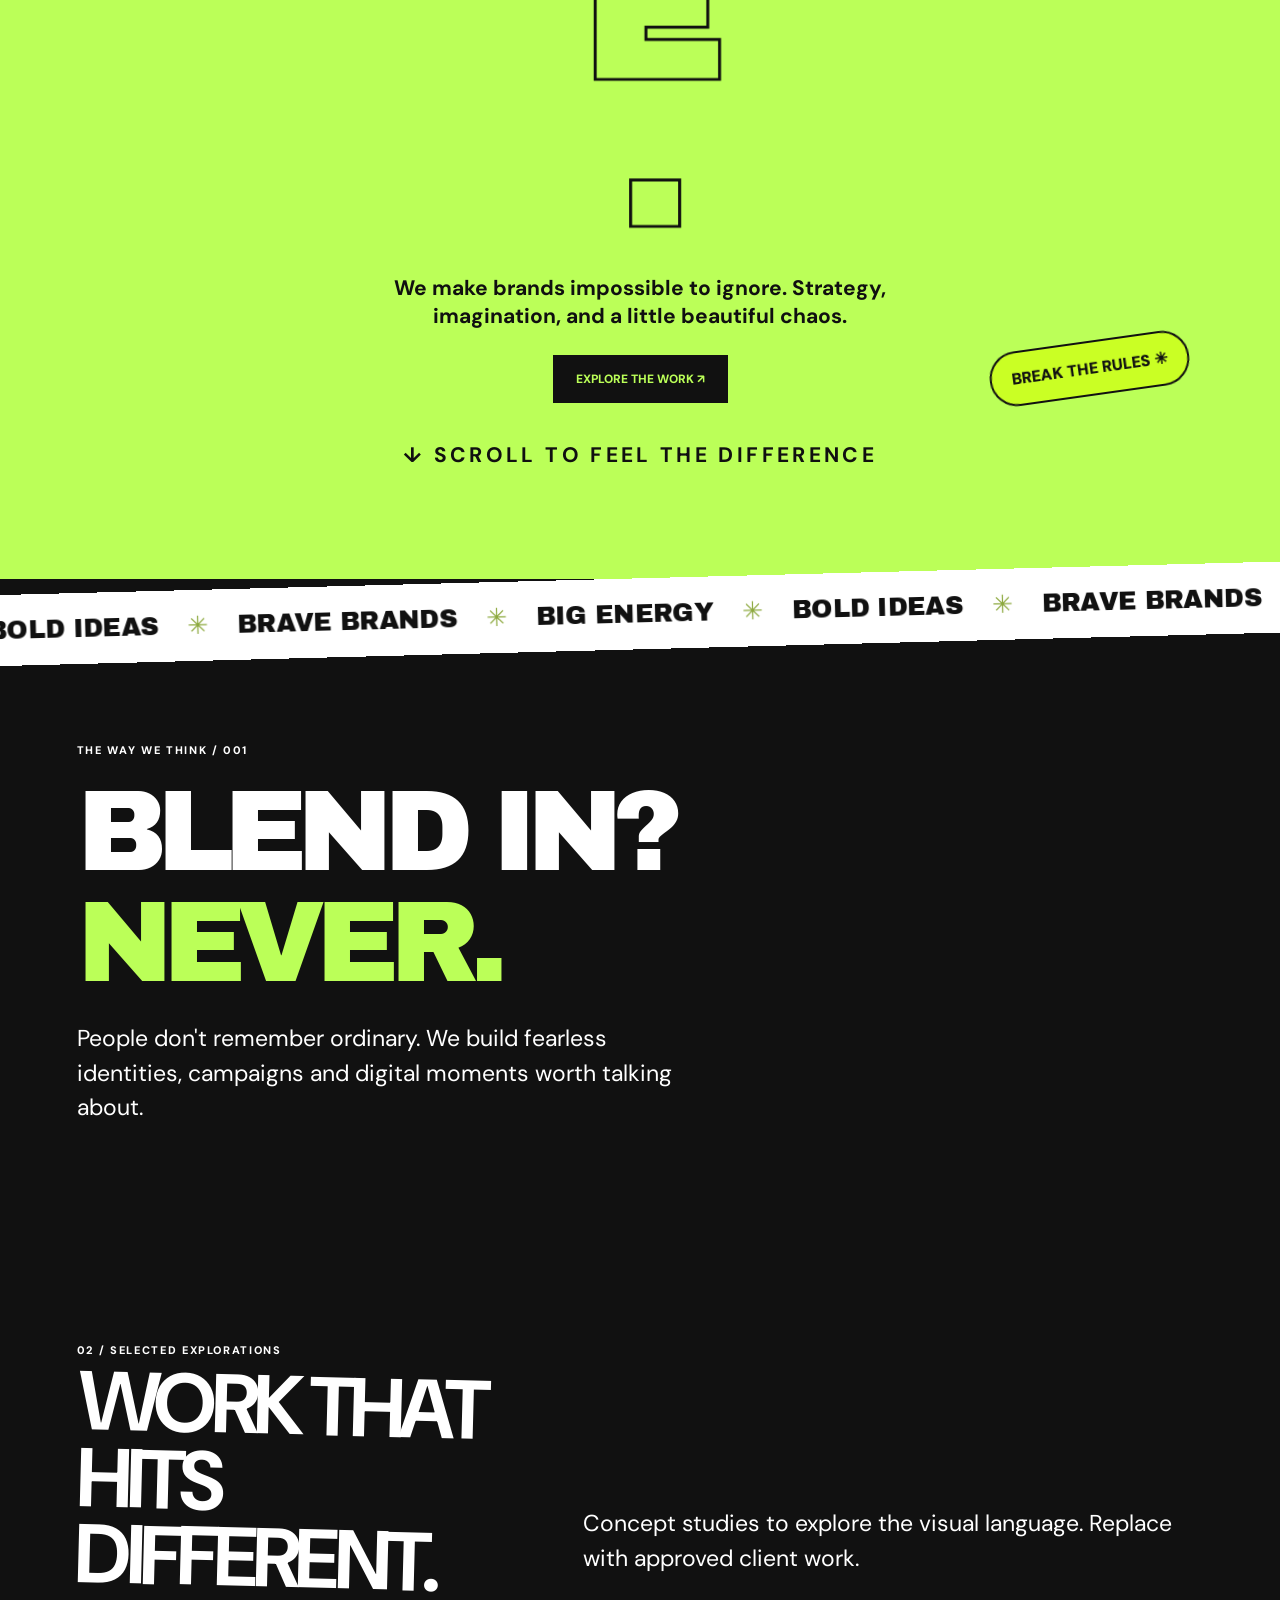
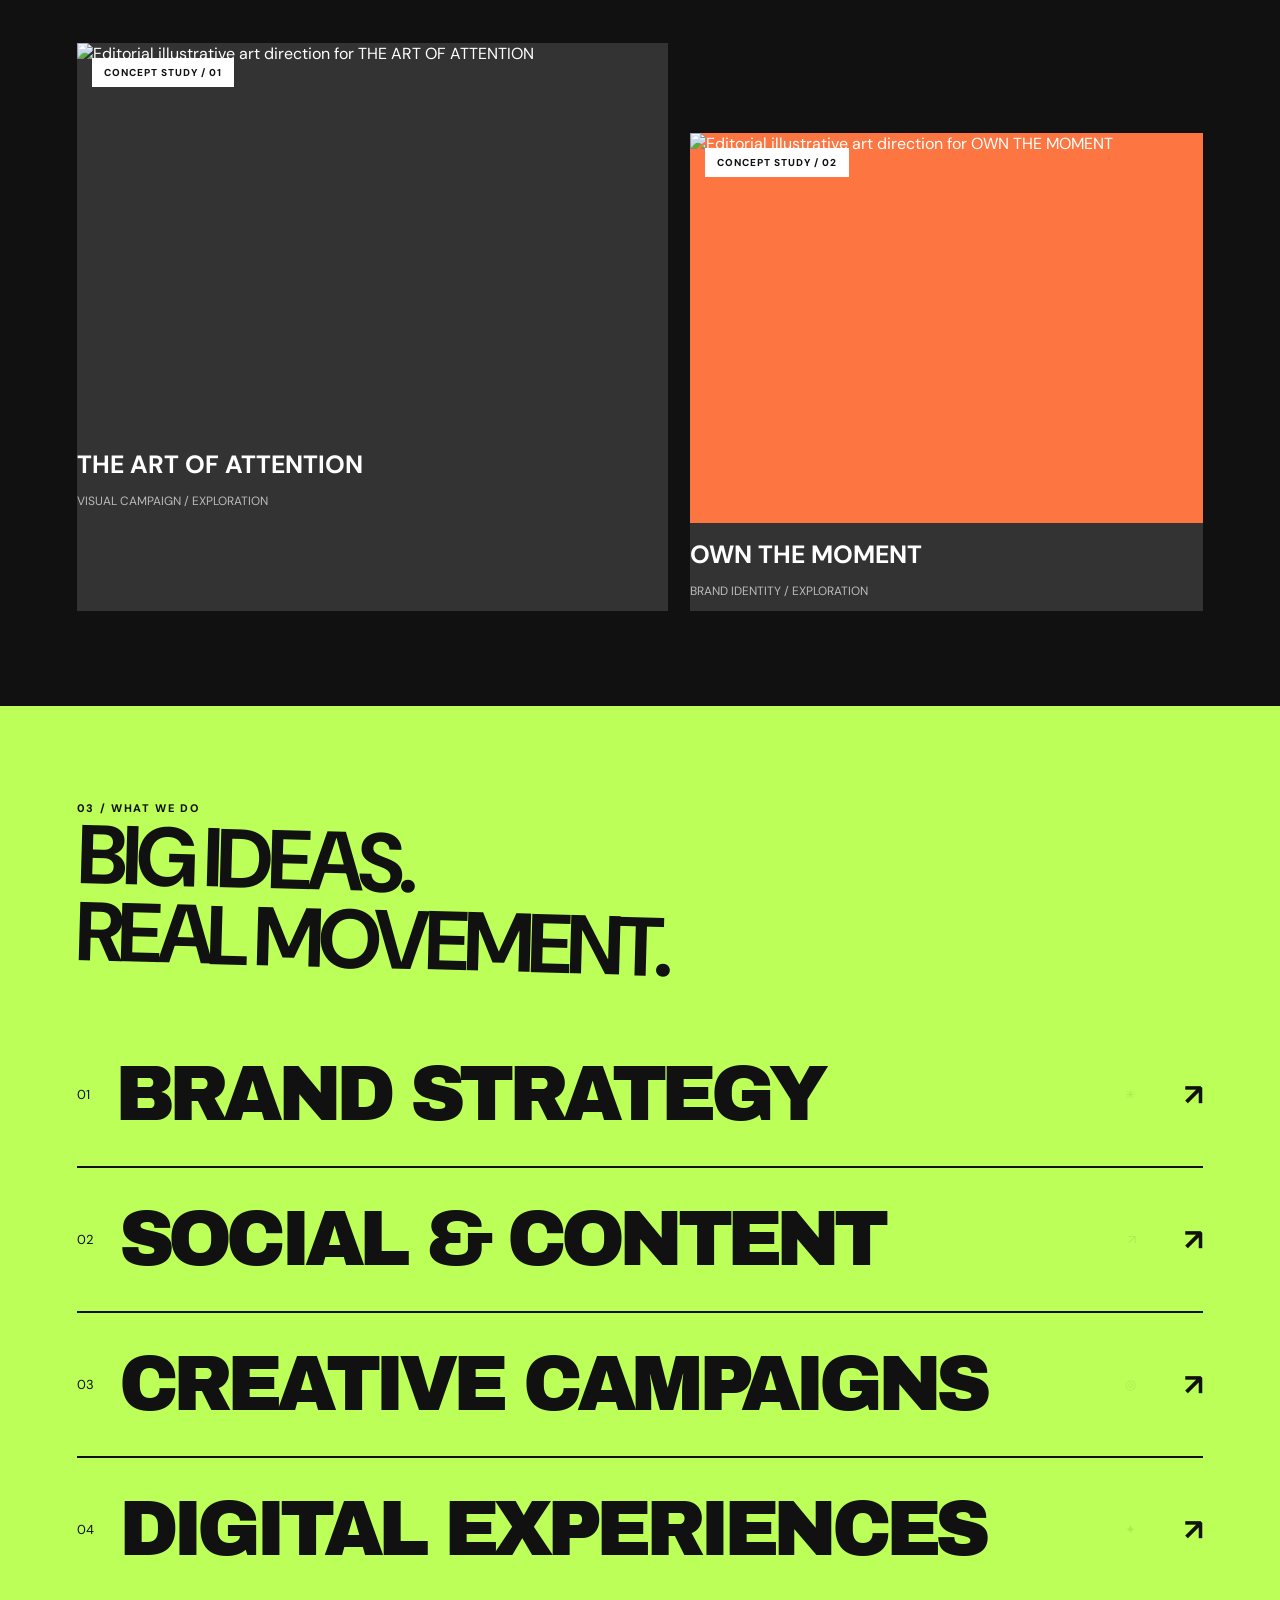
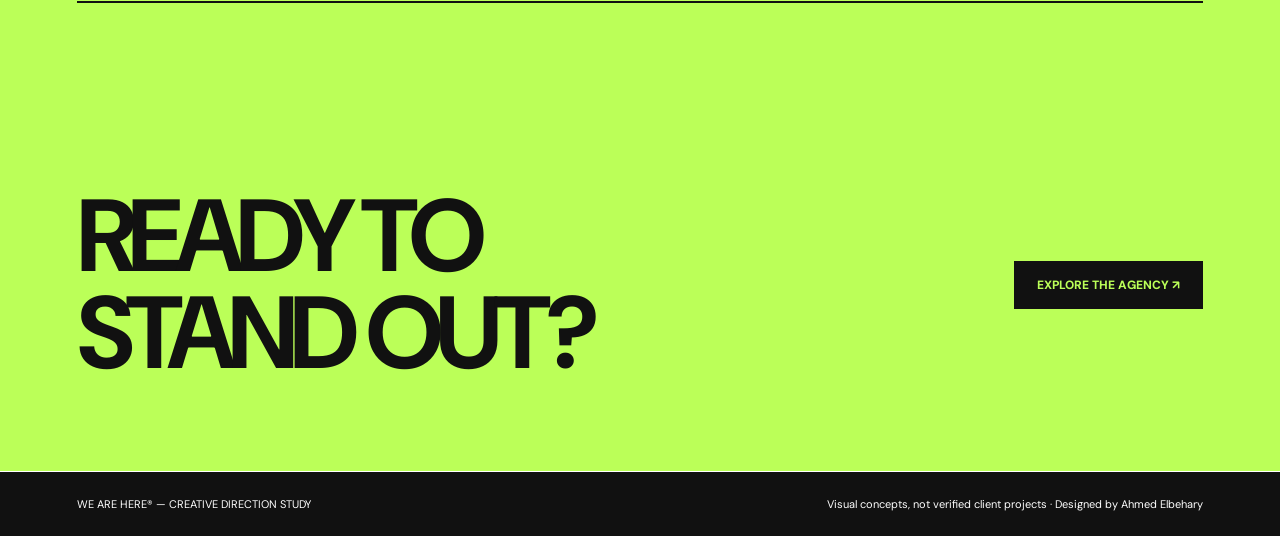
==== commit 20a3b9a2: "Load fourth 3D proposal experience" ====
--- a/index.html
+++ b/index.html
@@ -1,2 +1,2 @@
 <!doctype html>
-<html lang="en"><head><meta charset="utf-8"/><meta name="viewport" content="width=device-width,initial-scale=1"/><meta name="theme-color" content="#111111"/><meta name="description" content="Three interactive creative directions for We Are Here — a creative marketing agency in Egypt. Concept showcase by Ahmed Elbehary."/><title>WE ARE HERE — Interactive Directions</title><link rel="preconnect" href="https://fonts.googleapis.com"><link rel="preconnect" href="https://fonts.gstatic.com" crossorigin><link href="https://fonts.googleapis.com/css2?family=Archivo+Black&family=DM+Sans:wght@400;500;600;700;800&family=Space+Grotesk:wght@400;500;600;700&family=Playfair+Display:ital,wght@0,500;0,600;1,500&display=swap" rel="stylesheet"><link rel="stylesheet" href="./style.css"/><link rel="stylesheet" href="./motion-enhancements.css"/><!-- Three interactive creative directions --></head><body><div id="app"></div><script type="module" src="./script.js"></script><script src="./motion-enhancements.js" defer></script></body></html>
+<html lang="en"><head><meta charset="utf-8"/><meta name="viewport" content="width=device-width,initial-scale=1"/><meta name="theme-color" content="#111111"/><meta name="description" content="Four interactive creative directions for We Are Here — a creative marketing agency in Egypt. Concept showcase by Ahmed Elbehary."/><title>WE ARE HERE — Interactive Directions</title><link rel="preconnect" href="https://fonts.googleapis.com"><link rel="preconnect" href="https://fonts.gstatic.com" crossorigin><link href="https://fonts.googleapis.com/css2?family=Archivo+Black&family=DM+Sans:wght@400;500;600;700;800&family=Space+Grotesk:wght@400;500;600;700&family=Playfair+Display:ital,wght@0,500;0,600;1,500&display=swap" rel="stylesheet"><link rel="stylesheet" href="./style.css"/><link rel="stylesheet" href="./motion-enhancements.css"/><!-- Four creative directions, including interactive 3D --></head><body><div id="app"></div><script type="module" src="./script.js"></script><script src="./motion-enhancements.js" defer></script><script src="./dimension-3d.js" defer></script></body></html>
--- a/style.css
+++ b/style.css
@@ -1 +1,5 @@
 :root{font-family:'DM Sans',sans-serif;color:#121212;background:#e9e9e5;scroll-behavior:smooth}*{box-sizing:border-box}body{margin:0;overflow-x:hidden}button,a{font:inherit}button{cursor:pointer}a{color:inherit;text-decoration:none}::selection{background:#b8ff42;color:#121212}.switcher{position:fixed;z-index:100;top:16px;left:50%;transform:translateX(-50%);display:flex;align-items:center;gap:5px;padding:6px;background:rgba(10,10,10,.88);color:white;border:1px solid rgba(255,255,255,.15);box-shadow:0 12px 40px #0004;border-radius:999px;backdrop-filter:blur(18px);max-width:calc(100% - 18px)}.switcher button{border:0;background:transparent;color:#d9d9d9;border-radius:50px;padding:11px 16px;font-size:12px;font-weight:700;white-space:nowrap;transition:all .3s}.switcher button.active{background:#c1ff5a;color:#111}.switcher .label{font-size:10px;letter-spacing:.08em;padding:0 12px;color:#aaa;border-right:1px solid #555}.intro{position:fixed;z-index:200;inset:0;background:#101010;color:#fff;display:flex;align-items:center;justify-content:center;flex-direction:column;gap:15px;animation:introExit .7s ease 1.5s forwards;pointer-events:none}.intro strong{font:clamp(32px,7vw,90px) 'Archivo Black';letter-spacing:-.08em;animation:introPop 1s both}.intro small{letter-spacing:.4em;font-size:10px}@keyframes introPop{from{transform:scale(.65);filter:blur(20px);opacity:0}to{transform:scale(1);filter:blur(0);opacity:1}}@keyframes introExit{to{opacity:0;visibility:hidden}}.page{min-height:100vh;overflow:hidden}.conceptbar{display:flex;justify-content:space-between;gap:12px;align-items:center;padding:14px 5%;font-size:11px;letter-spacing:.12em;font-weight:700}.page nav{display:flex;align-items:center;justify-content:space-between;padding:36px 5% 22px;position:relative;z-index:4}.wordmark{font-weight:900;line-height:.82;letter-spacing:-.085em;font-size:23px}.links{display:flex;gap:28px;align-items:center;font-size:12px;font-weight:700}.links a:hover{text-decoration:underline;text-underline-offset:6px}.cta{display:inline-flex;align-items:center;justify-content:center;border:1px solid currentColor;padding:15px 22px;font-size:12px;font-weight:800;gap:30px;transition:transform .25s,background .25s,color .25s}.cta:hover{transform:translateY(-4px)}.tag{font-weight:800;font-size:11px;letter-spacing:.15em;text-transform:uppercase}.scrollnote{font-size:11px;font-weight:700;letter-spacing:.16em}.reveal{opacity:0;transform:translateY(54px);transition:opacity .85s cubic-bezier(.2,.7,.2,1),transform .85s cubic-bezier(.2,.7,.2,1)}.reveal.visible{opacity:1;transform:translateY(0)}.section-pad{padding:95px 6%}.section-head{display:flex;align-items:end;justify-content:space-between;gap:25px;margin-bottom:45px}.section-head h2{margin:10px 0 0;font-size:clamp(40px,6.5vw,106px);line-height:.92;letter-spacing:-.07em}.cardpic{display:block;object-fit:cover;width:100%;height:100%;transition:transform .8s cubic-bezier(.2,.7,.2,1),filter .6s}.imagewrap{overflow:hidden;position:relative}.imagewrap:hover .cardpic{transform:scale(1.09)}.subline{font-size:clamp(16px,2vw,23px);line-height:1.5;max-width:620px}.concept-footer{display:flex;justify-content:space-between;align-items:center;flex-wrap:wrap;gap:12px;padding:25px 6%;font-size:11px;border-top:1px solid currentColor}.nextbox{display:flex;align-items:center;justify-content:space-between;gap:20px;padding:90px 6%;flex-wrap:wrap}.nextbox h2{font-size:clamp(44px,8vw,130px);letter-spacing:-.075em;line-height:.94;margin:0}.tilt{transition:transform .3s ease;transform-style:preserve-3d}.motion-note{padding:12px 16px;font-size:11px;letter-spacing:.02em}.cursor{pointer-events:none;position:fixed;z-index:90;width:22px;height:22px;border-radius:50%;border:1px solid;transform:translate(-50%,-50%);transition:width .2s,height .2s,background .2s;mix-blend-mode:difference;color:#fff;opacity:0}.cursor.on{opacity:1}.cursor.big{width:68px;height:68px;background:#fff3}.b{background:#111;color:white}.b .conceptbar{background:#bbff58;color:#121212}.b nav{background:#111}.b .hero{background:#bbff58;color:#101010;min-height:730px;position:relative;display:flex;align-items:center;justify-content:center;flex-direction:column;overflow:hidden;text-align:center;padding:100px 6% 85px}.b .eyebrow{font-size:12px;font-weight:800;letter-spacing:.3em;margin:0 0 35px}.b .hero h1{font-family:'Archivo Black';font-size:clamp(74px,15.1vw,265px);letter-spacing:-.105em;line-height:.76;margin:0;position:relative;z-index:2}.b .hero h1 span{display:block;transition:transform .2s;will-change:transform}.b .hero h1 span:nth-child(2){-webkit-text-stroke:3px #101010;color:transparent}.b .hero p{font-weight:700;font-size:clamp(14px,1.8vw,21px);margin:38px auto 25px;max-width:600px}.b .sticker{position:absolute;background:#101010;color:#bbff58;padding:18px 25px;transform:rotate(-17deg);font-weight:900;left:3%;top:26%;z-index:3;box-shadow:10px 10px 0 #fff}.b .circle{position:absolute;right:-4%;bottom:-19%;width:320px;height:320px;border:30px solid #111;border-radius:50%;animation:spin 22s linear infinite}.b .marquee{overflow:hidden;background:#fff;color:#111;padding:20px 0;white-space:nowrap;font:25px 'Archivo Black';transform:rotate(-1.5deg) scale(1.02);position:relative;z-index:3}.b .marquee .track{display:inline-block;animation:marquee 21s linear infinite}.b .marquee i{font-style:normal;color:#8da93f;padding:0 20px}.b .manifesto{min-height:530px;display:flex;flex-direction:column;justify-content:center}.b .manifesto h2{font:clamp(50px,9vw,145px)/.96 'Archivo Black';letter-spacing:-.085em;margin:20px 0 0}.b .lime{color:#bbff58}.b .workgrid{display:grid;grid-template-columns:1.15fr 1fr;gap:22px}.b .project{min-height:450px;position:relative;background:#333}.b .project:nth-child(2){margin-top:90px}.b .project .imagewrap{height:390px}.b .project h3{font-size:25px;margin:15px 0 5px}.b .project p{font-size:12px;color:#bbb}.b .project:nth-child(2) .imagewrap{background:#fd7642}.b .services{background:#bbff58;color:#111}.b .service{display:flex;align-items:center;border-bottom:2px solid #111;gap:25px;padding:30px 0;transition:padding .3s,background .3s}.b .service:hover{padding-left:30px;background:#111;color:#bbff58}.b .service span{font-size:13px}.b .service h3{font:clamp(30px,6vw,82px) 'Archivo Black';letter-spacing:-.075em;margin:0;flex:1}.b .service b{font-size:30px}.b .nextbox{background:#bbff58;color:#111}.b .cta{background:#111;color:#bbff58;border-color:#111}.b .cta:hover{background:white;color:#111}.p{background:#e8e2d8;color:#26231f}.p .conceptbar{background:#ded6c9}.p nav{padding-top:38px}.p .wordmark{font-family:'Playfair Display';font-weight:600;font-size:26px;letter-spacing:-.05em}.p .cta{border-radius:40px;background:#282724;color:#fff}.p .hero{min-height:790px;padding:80px 6%;position:relative;display:grid;grid-template-columns:1fr .87fr;align-items:center;gap:5vw}.p .hero .hero-copy{z-index:3}.p .hero h1{font:clamp(65px,9vw,150px)/.91 'Playfair Display';letter-spacing:-.075em;margin:24px 0}.p .hero h1 em{font-weight:500;color:#c35a35}.p .hero-art{position:relative;height:590px}.p .hero-art img{width:86%;height:85%;object-fit:cover;filter:saturate(.68);position:absolute;right:1%;top:6%;border-radius:48% 48% 2% 2%;animation:floaty 7s ease-in-out infinite}.p .hero-art .orb{position:absolute;width:190px;height:190px;border-radius:50%;background:#c4643c;left:-10%;bottom:0%;mix-blend-mode:multiply;animation:floaty 5s ease-in-out infinite reverse}.p .hero-art .outline{position:absolute;border:1px solid #9a624f;border-radius:50%;width:300px;height:300px;right:-3%;top:-4%}.p .hero p{max-width:390px;line-height:1.7}.p .section-head h2,.p .nextbox h2{font-family:'Playfair Display';font-weight:500;letter-spacing:-.055em}.p .services{background:#262521;color:#f4ece0}.p .servicegrid{display:grid;grid-template-columns:repeat(2,1fr);gap:1px;background:#777}.p .service{padding:65px 30px;background:#262521;min-height:250px;transition:background .35s}.p .service:hover{background:#54402f}.p .service span{color:#dd8d6b;font-size:12px}.p .service h3{font:clamp(36px,4vw,65px) 'Playfair Display';margin:35px 0 13px}.p .workgrid{display:grid;grid-template-columns:repeat(3,1fr);gap:20px}.p .project .imagewrap{height:440px}.p .project:nth-child(2){margin-top:75px}.p .project:nth-child(3){margin-top:145px}.p .project h3{font:34px 'Playfair Display';margin:15px 0 7px}.p .project p{font-size:12px;color:#765c51}.p .process{background:#d5c6b4}.p .steps{display:grid;grid-template-columns:repeat(4,1fr);gap:20px}.p .step{border-top:1px solid #5d5448;padding-top:20px}.p .step h3{font:36px 'Playfair Display'}.p .step p{font-size:13px;line-height:1.6}.p .nextbox{background:#292823;color:white}.p .nextbox h2 em{color:#d69d82}.p .nextbox .cta{background:#df916e;color:#201d19}.c{background:#f4f1df;color:#182fa6;font-family:'Space Grotesk',sans-serif}.c .conceptbar{background:#ff7b46;color:#1429a2}.c nav .wordmark{font-family:'Archivo Black';font-size:24px;transform:rotate(-4deg)}.c .cta{border-radius:50px;background:#ff7943;color:#1429a2;border:2px solid #1429a2;box-shadow:5px 5px 0 #1429a2}.c .hero{min-height:790px;position:relative;overflow:hidden;background:#f4f1df;display:flex;align-items:center;justify-content:center;flex-direction:column;padding:130px 5% 90px;text-align:center}.c .hero:before{content:'';position:absolute;width:500px;height:500px;background:#ff7643;border-radius:50%;top:5%;left:-11%;animation:floaty 8s ease-in-out infinite}.c .hero h1{position:relative;z-index:2;font:clamp(75px,12.5vw,225px)/.82 'Archivo Black';letter-spacing:-.105em;margin:0;transform:rotate(-3deg);text-shadow:9px 9px 0 #ffb548}.c .hero h1 span{color:#ff7541;text-shadow:8px 8px 0 #1429a2}.c .hero p{font-size:18px;max-width:500px;margin:42px 0;position:relative;z-index:2;font-weight:600}.c .blob{position:absolute;width:160px;height:160px;border-radius:45% 55% 60% 40%;background:#c4ff51;right:3%;top:19%;border:5px solid #1429a2;animation:wiggle 8s ease-in-out infinite}.c .burst{position:absolute;font-size:clamp(90px,12vw,200px);color:#fe7445;bottom:1%;right:10%;animation:spin 19s linear infinite}.c .marquee{background:#1429a2;color:#faffbd;white-space:nowrap;overflow:hidden;padding:20px 0;font:25px 'Archivo Black';transform:rotate(2deg) scale(1.03)}.c .marquee .track{display:inline-block;animation:marquee 15s linear infinite}.c .work{background:#ff7643}.c .section-head h2{font-family:'Archivo Black';font-size:clamp(48px,7vw,110px)}.c .workgrid{display:grid;grid-template-columns:repeat(2,1fr);gap:22px}.c .project{background:#f3edce;border:3px solid #172ca4;box-shadow:9px 9px 0 #172ca4;padding:12px;transition:transform .35s}.c .project:hover{transform:rotate(2deg) translateY(-8px)}.c .project:nth-child(2){margin-top:65px}.c .project .imagewrap{height:350px}.c .project h3{font-size:29px;margin:14px 4px 5px}.c .project p{font-size:12px;margin:4px}.c .services{background:#d1ff5c}.c .servicegrid{display:grid;grid-template-columns:repeat(3,1fr);gap:20px}.c .service{border:3px solid #1429a2;border-radius:150px 150px 22px 22px;min-height:300px;text-align:center;padding:55px 17px 22px;background:#faf1da;transition:transform .4s}.c .service:hover{transform:translateY(-20px) rotate(-4deg)}.c .service span{font-size:45px}.c .service h3{font:clamp(21px,3vw,36px) 'Archivo Black';letter-spacing:-.04em}.c .lab{background:#1429a2;color:#fff}.c .lab h2{font:clamp(45px,7vw,100px)/.94 'Archivo Black';letter-spacing:-.07em}.c .labtool{display:grid;grid-template-columns:1fr 1fr;gap:35px;align-items:center}.c .poster{display:flex;align-items:center;justify-content:center;aspect-ratio:1.15;background:#ff7541;color:#1429a2;border-radius:15px;border:8px solid #f8f2d3;font:clamp(30px,5vw,75px)/.9 'Archivo Black';text-align:center;transform:rotate(-4deg);transition:background .4s,color .4s,transform .5s}.c .poster:hover{transform:rotate(2deg) scale(1.03)}.c .palette{display:flex;gap:12px;flex-wrap:wrap}.c .palette button{width:46px;height:46px;border:3px solid white;border-radius:50%;box-shadow:0 0 0 1px #333}.c .nextbox{background:#ff7643}.c .nextbox h2{font-family:'Archivo Black'}.c .nextbox .cta{background:#1429a2;color:white;box-shadow:6px 6px 0 #fff}@keyframes spin{to{transform:rotate(360deg)}}@keyframes floaty{50%{transform:translateY(-25px) rotate(4deg)}}@keyframes wiggle{50%{transform:rotate(35deg) scale(1.1)}}@keyframes marquee{to{transform:translateX(-50%)}}.image-label{position:absolute;top:15px;left:15px;background:#fff;color:#111;padding:8px 12px;font-size:10px;font-weight:800;letter-spacing:.1em}.presenter{position:fixed;right:20px;bottom:20px;z-index:110;background:#111;color:#fff;padding:12px 15px;border:1px solid #aaa;border-radius:50px;font-size:10px;letter-spacing:.04em;box-shadow:0 5px 25px #0004}.presenter strong{color:#b8ff42}.reduced .reveal{opacity:1;transform:none}.reduced *{animation:none!important;transition:none!important}@media(max-width:750px){.switcher{top:8px}.switcher .label{display:none}.switcher button{font-size:10px;padding:10px 9px}.page nav{padding-top:75px}.links{gap:11px}.links a:not(.cta){display:none}.section-pad{padding:65px 5%}.section-head{display:block}.hero{min-height:620px!important}.b .hero{min-height:650px!important}.b .sticker{top:18%;left:4%;font-size:10px;padding:11px}.b .circle{width:160px;height:160px;border-width:15px}.b .workgrid,.c .workgrid,.p .workgrid,.p .hero,.c .labtool{grid-template-columns:1fr}.b .project:nth-child(2),.c .project:nth-child(2),.p .project:nth-child(2),.p .project:nth-child(3){margin-top:0}.b .project .imagewrap,.c .project .imagewrap{height:300px}.p .hero{padding-top:80px}.p .hero-art{height:360px}.p .hero-art img{left:10%;right:auto;width:80%}.p .servicegrid,.p .steps{grid-template-columns:1fr 1fr}.p .service{min-height:200px;padding:30px 15px}.p .project .imagewrap{height:290px}.c .servicegrid{grid-template-columns:1fr}.c .service{min-height:190px;border-radius:120px 120px 20px 20px}.c .hero:before{width:220px;height:220px}.c .burst{right:0;bottom:6%}.c .blob{width:95px;height:95px}.presenter{bottom:8px;right:8px;font-size:9px}.cursor{display:none}}@media(prefers-reduced-motion:reduce){*,*:before,*:after{scroll-behavior:auto!important;animation-duration:.01ms!important;animation-iteration-count:1!important;transition-duration:.01ms!important}.reveal{opacity:1;transform:none}.intro{display:none}}
+
+
+/* 04 — Immersive Dimension */
+.d{background:#070912;color:#f3f5ff;font-family:'Space Grotesk',sans-serif}.d .conceptbar{background:#bbf7ef;color:#0b1224}.d nav{position:relative;z-index:10}.d .wordmark{font-family:'Archivo Black';letter-spacing:-.08em}.d .cta{background:#bbf7ef;color:#09111c;border-color:#bbf7ef;border-radius:99px}.d .hero{min-height:810px;height:min(900px,92svh);position:relative;display:flex;align-items:center;padding:8% 7%;isolation:isolate;overflow:hidden;background:radial-gradient(ellipse at 70% 42%,#18315c 0%,#0b1022 40%,#070912 78%)}#dimension-canvas{position:absolute;inset:0;width:100%;height:100%;display:block;z-index:0;touch-action:pan-y}.dimension-glow{position:absolute;inset:0;z-index:1;pointer-events:none;background:linear-gradient(90deg,rgba(7,9,18,.92) 0%,rgba(7,9,18,.55) 41%,transparent 78%)}.dimension-copy{position:relative;z-index:2;max-width:900px;pointer-events:none}.dimension-copy .cta{pointer-events:auto}.d .hero h1{font:clamp(62px,9vw,160px)/.89 'Archivo Black',sans-serif;letter-spacing:-.09em;margin:24px 0;text-shadow:0 8px 40px #0007}.d .hero h1 em{font-style:normal;color:#bbf7ef}.d .hero h1 span{color:#b99cff}.d .hero p{font-size:clamp(15px,1.6vw,21px);line-height:1.5;max-width:470px;margin-bottom:32px;color:#c7d4e8}.dimension-hint{position:absolute;bottom:40px;right:6%;z-index:2;font-size:11px;letter-spacing:.16em;color:#c1d8ef}.dimension-hint span{font-size:25px}.dimension-ticker{overflow:hidden;white-space:nowrap;background:#bbf7ef;color:#08111b;padding:16px 0;font:22px 'Archivo Black'}.dimension-ticker .track{display:inline-block;animation:marquee 19s linear infinite}.dimension-statement{background:#b99cff;color:#0b1020;min-height:550px}.dimension-statement h2{font:clamp(55px,9vw,142px)/.93 'Archivo Black';letter-spacing:-.085em;margin:35px 0}.dimension-statement h2 i{color:#f4fffc;font-style:normal}.dimension-statement p{max-width:600px;font-size:22px}.d .section-head h2,.dimension-services h2{font:clamp(50px,8vw,120px)/.93 'Archivo Black';letter-spacing:-.075em}.dimension-work{display:grid;grid-template-columns:1fr 1fr;gap:30px}.dimension-card:nth-child(2){margin-top:100px}.dimension-card-art{height:440px;position:relative;overflow:hidden;border:1px solid #586e98;display:flex;flex-direction:column;justify-content:space-between;padding:30px;isolation:isolate}.art-one{background:radial-gradient(circle at 60% 45%,#7456bd,#162957 60%,#0b152f)}.art-two{background:radial-gradient(circle at 50% 45%,#7a72b0,#1b3450 65%,#0a1b2b)}.dimension-card-art>span{font-size:12px;letter-spacing:.2em}.dimension-card-art strong{font:clamp(35px,5vw,78px)/.92 'Archivo Black';letter-spacing:-.08em;z-index:2}.dimension-card h3{font-size:30px;margin-bottom:4px}.dimension-card p{color:#9faec7}.holo-orb{width:250px;height:250px;position:absolute;top:10%;right:5%;border-radius:40% 60% 55% 45%;background:conic-gradient(from 30deg,#bbf7ef,#a38df5,#ed99d8,#6cfff0,#bbf7ef);filter:drop-shadow(0 0 45px #b99cffaa);animation:dimension-float 7s ease-in-out infinite alternate}.holo-ring{width:280px;height:280px;position:absolute;right:7%;top:9%;border:40px ridge #bbf7ef;border-radius:50%;box-shadow:0 0 55px #9df8f5aa,inset 0 0 35px #a47dff;animation:dimension-turn 9s linear infinite}.dimension-services{background:#bbf7ef;color:#0b1325}.dimension-services h2{margin:35px 0 70px}.dimension-service-list>div{display:flex;align-items:center;gap:30px;border-top:2px solid #0b1325;padding:24px 0;font:clamp(20px,4vw,56px) 'Archivo Black';letter-spacing:-.055em;transition:padding .3s,background .3s}.dimension-service-list>div:hover{padding-left:25px;background:#a5d9d3}.dimension-service-list span{font:13px 'DM Sans'}.dimension-service-list b{margin-left:auto}.d .nextbox{background:#b99cff;color:#0b1325}.d .nextbox h2{font-family:'Archivo Black'}.d .nextbox .cta{background:#0b1325;color:#fff}.d .concept-footer{color:#b9c4d8}@keyframes dimension-float{to{transform:translateY(-40px) rotate(50deg) scale(1.1);border-radius:55% 45% 40% 60%}}@keyframes dimension-turn{to{transform:rotateY(360deg) rotateZ(360deg)}}@media(max-width:760px){.switcher{max-width:calc(100% - 8px);gap:0;padding:4px}.switcher button{padding:10px 7px;font-size:9px}.d .hero{height:auto;min-height:690px!important;padding:120px 6% 80px}.d .hero h1{font-size:clamp(53px,12vw,95px)}.dimension-glow{background:linear-gradient(90deg,#070912c9,transparent)}.dimension-hint{bottom:20px;left:6%;right:auto;font-size:9px}.dimension-work{grid-template-columns:1fr}.dimension-card:nth-child(2){margin-top:0}.dimension-card-art{height:340px}.dimension-statement p{font-size:17px}}@media(prefers-reduced-motion:reduce){.holo-orb,.holo-ring,.dimension-ticker .track{animation:none!important}}
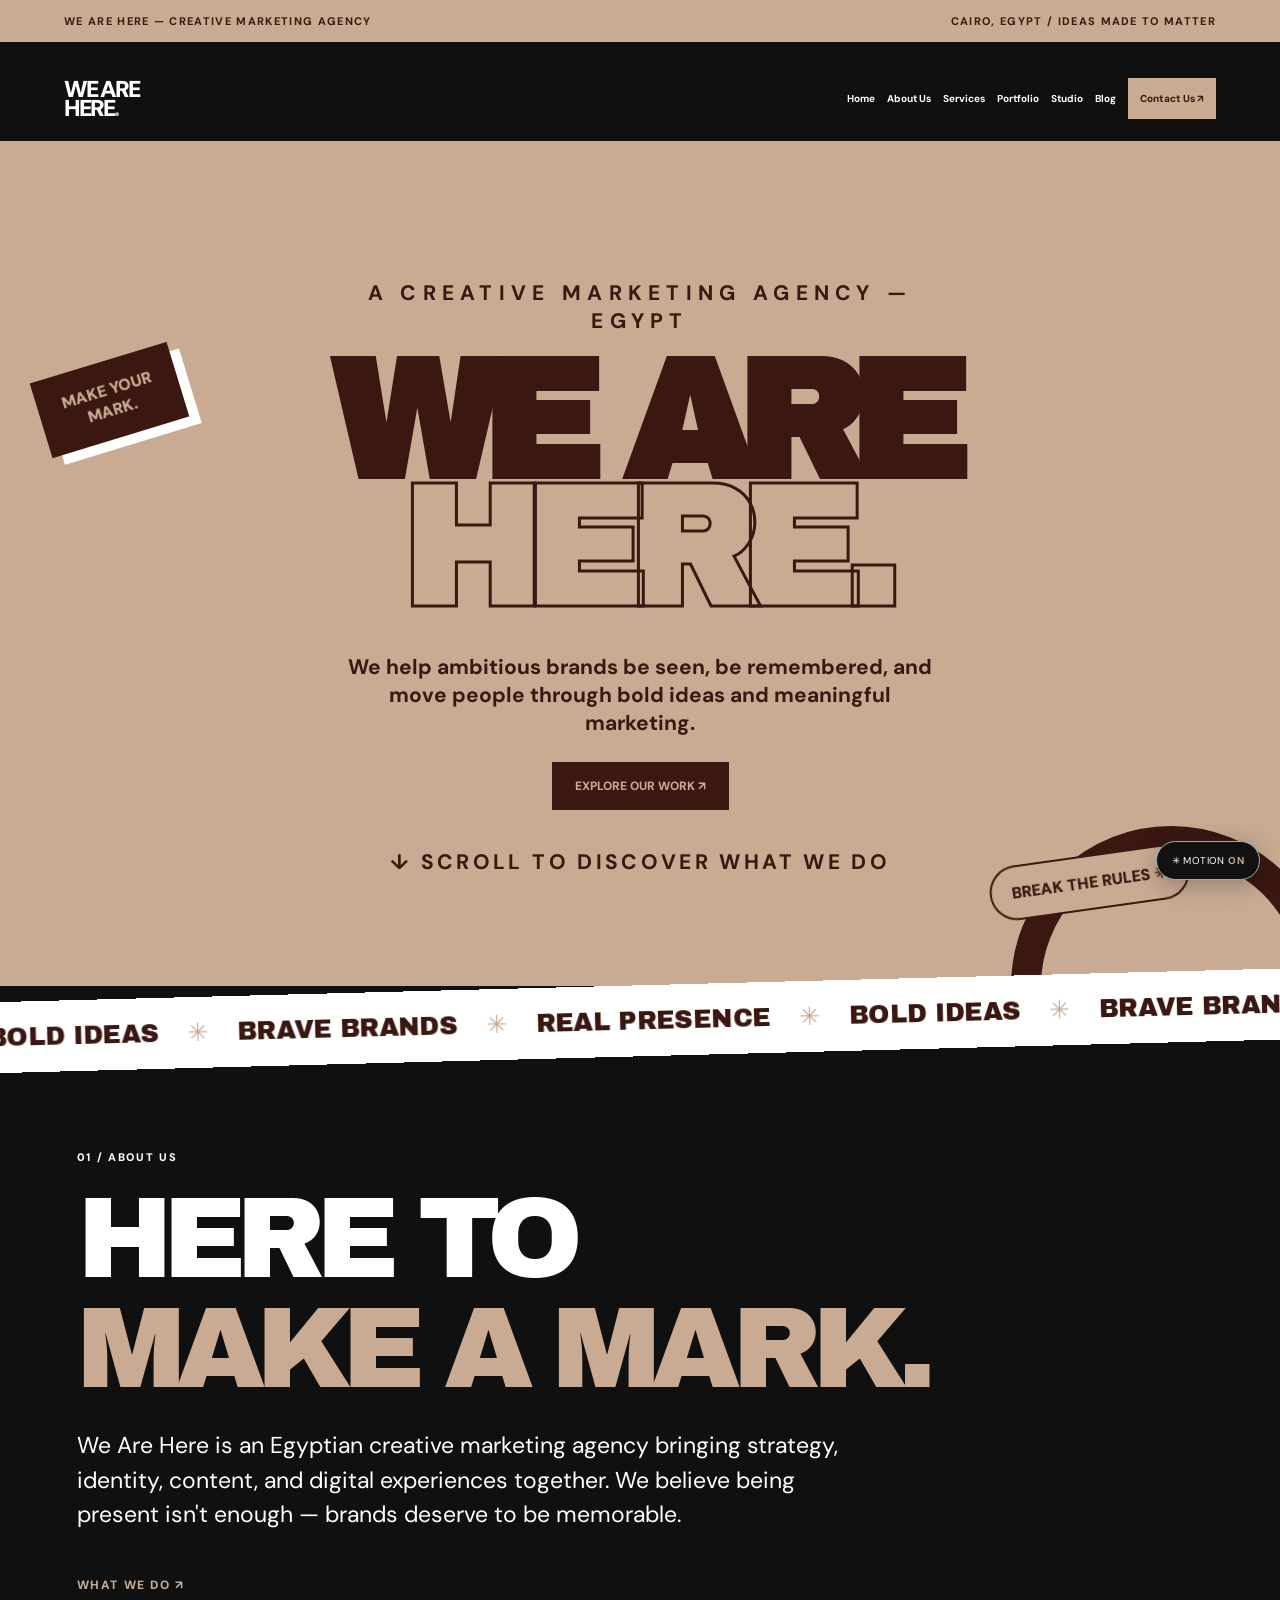
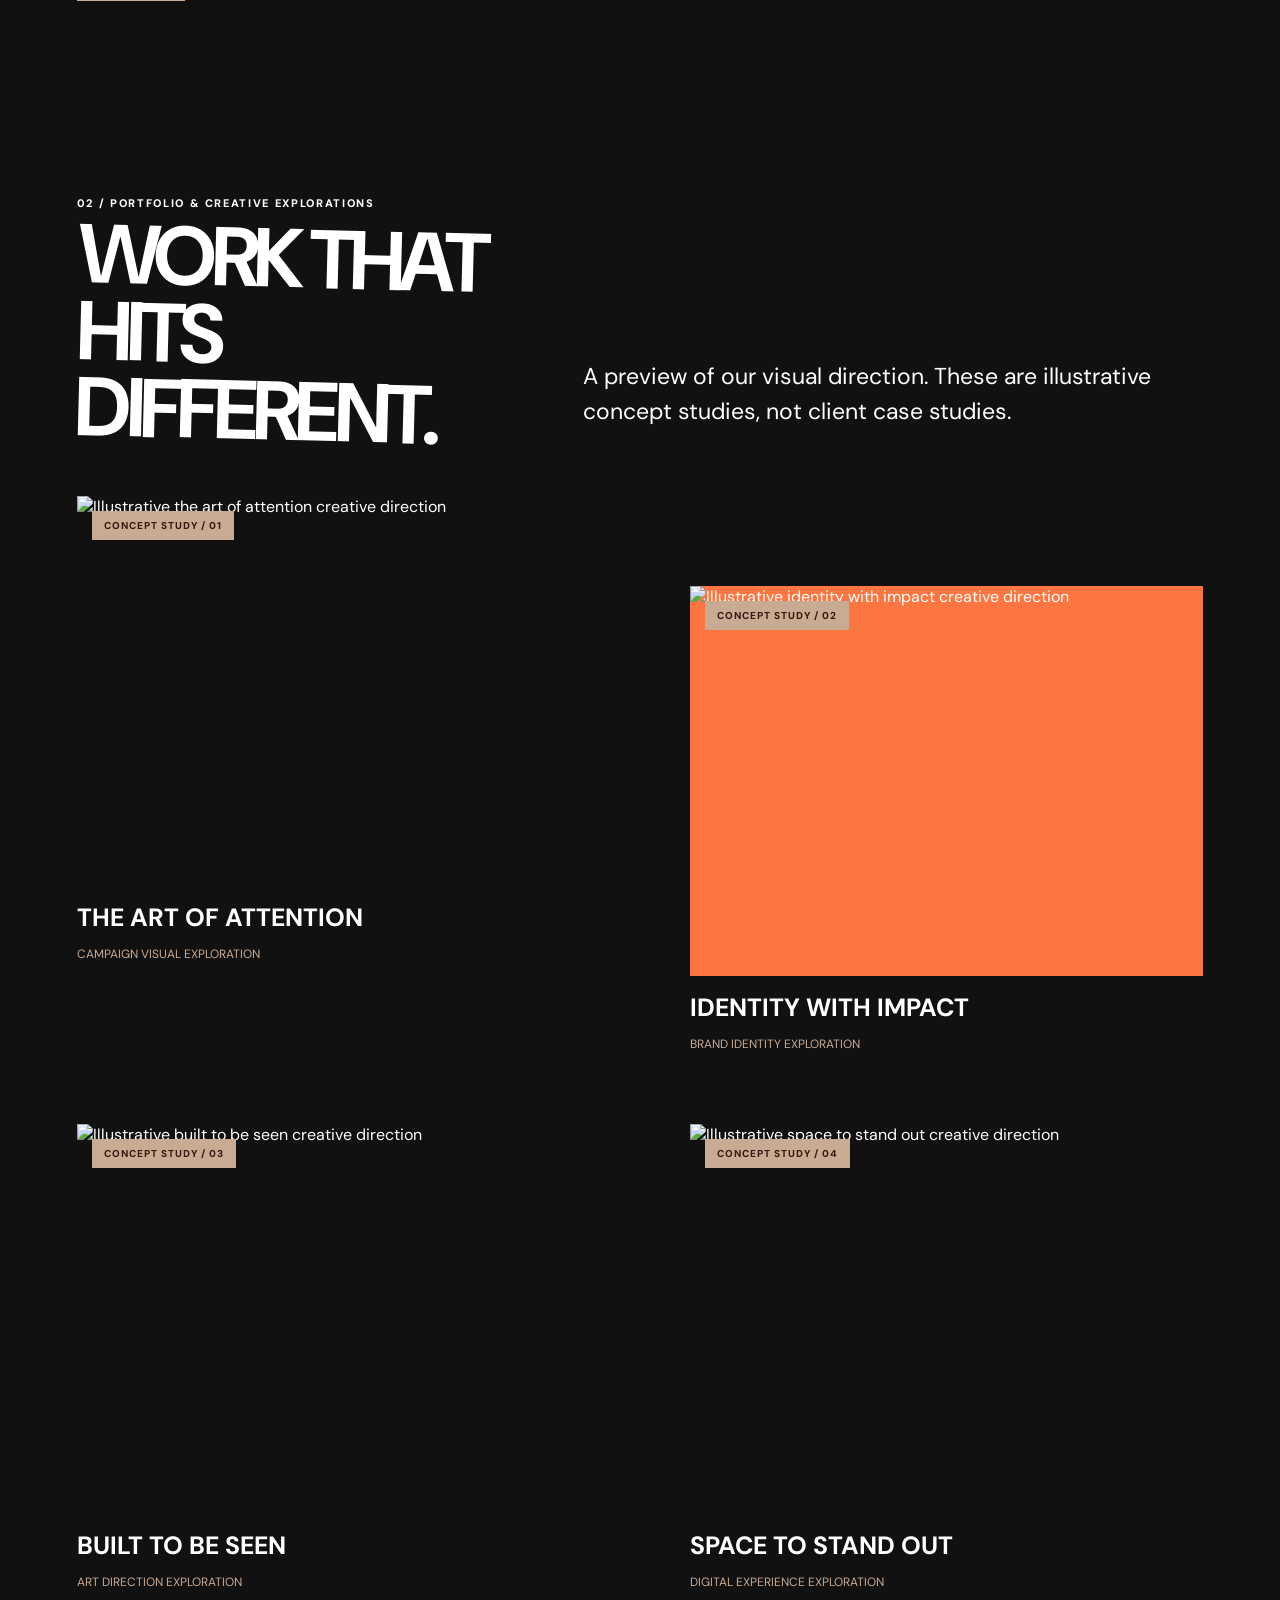
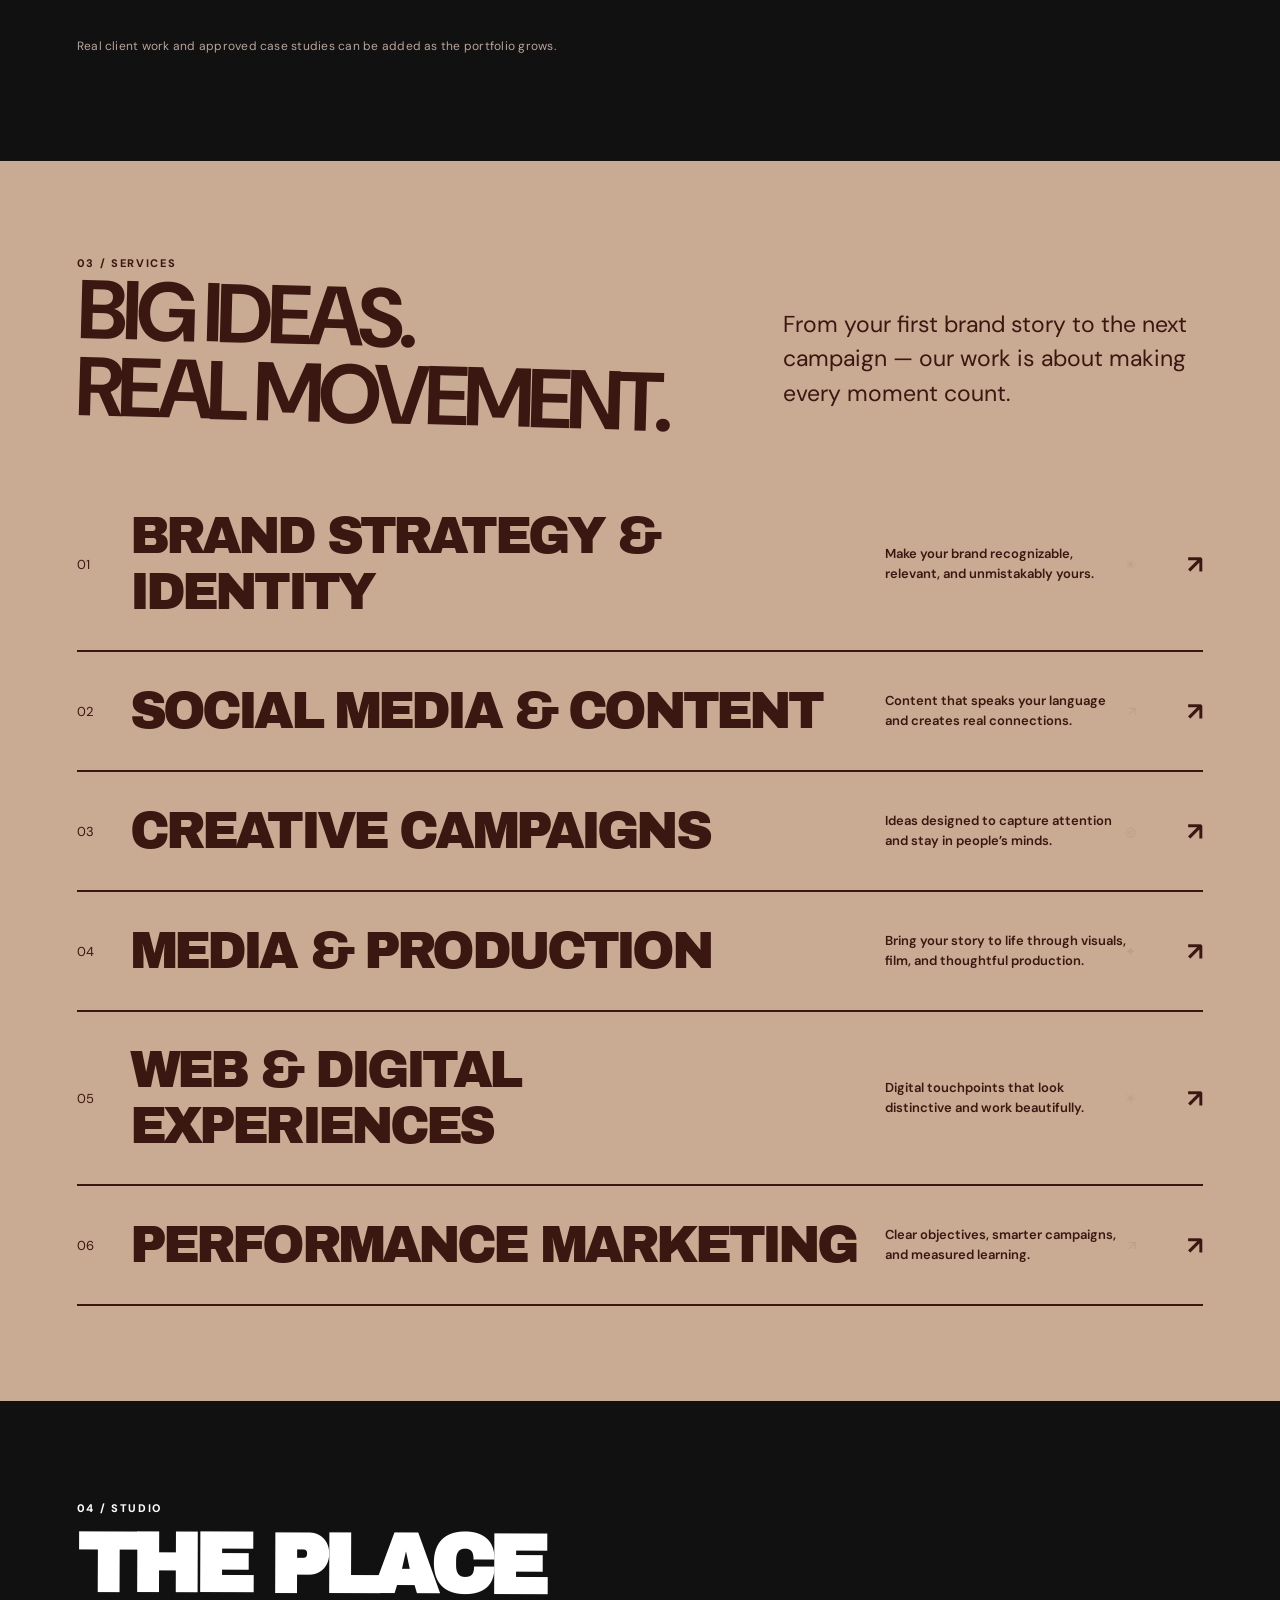
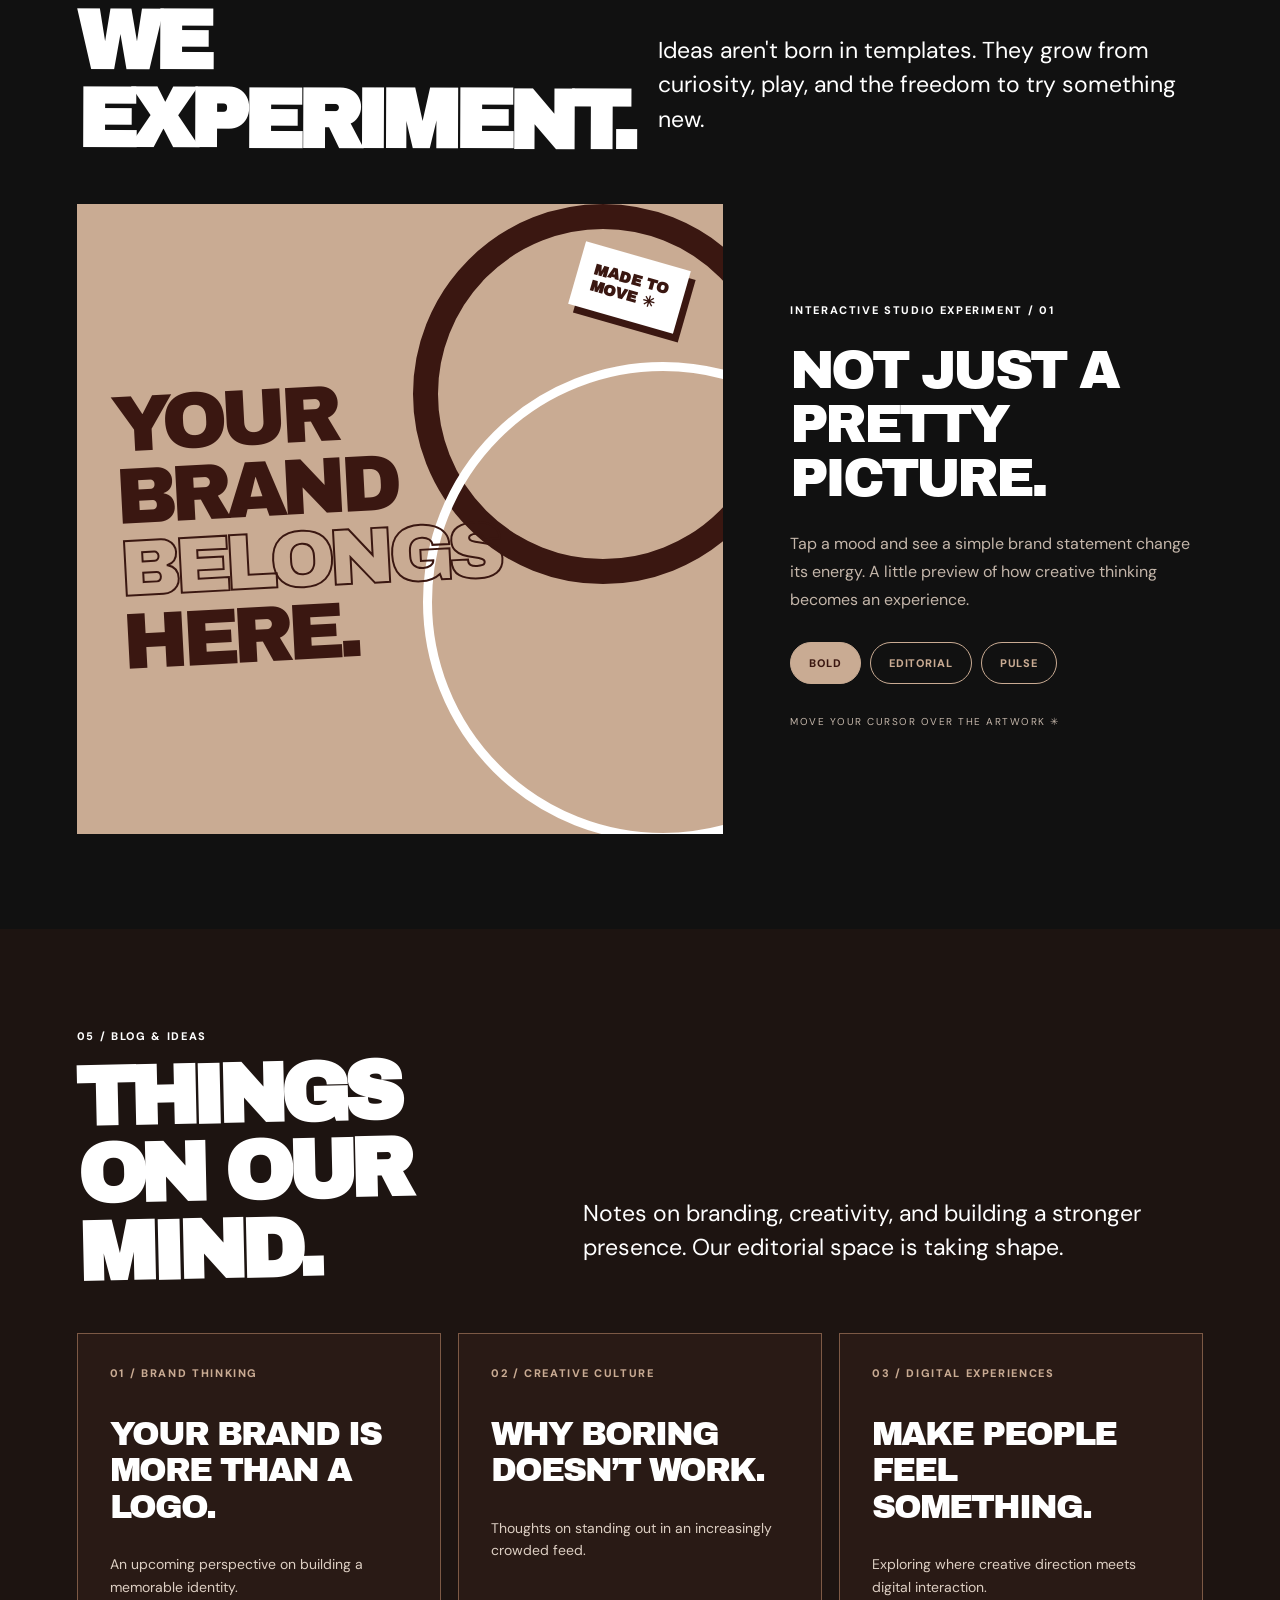
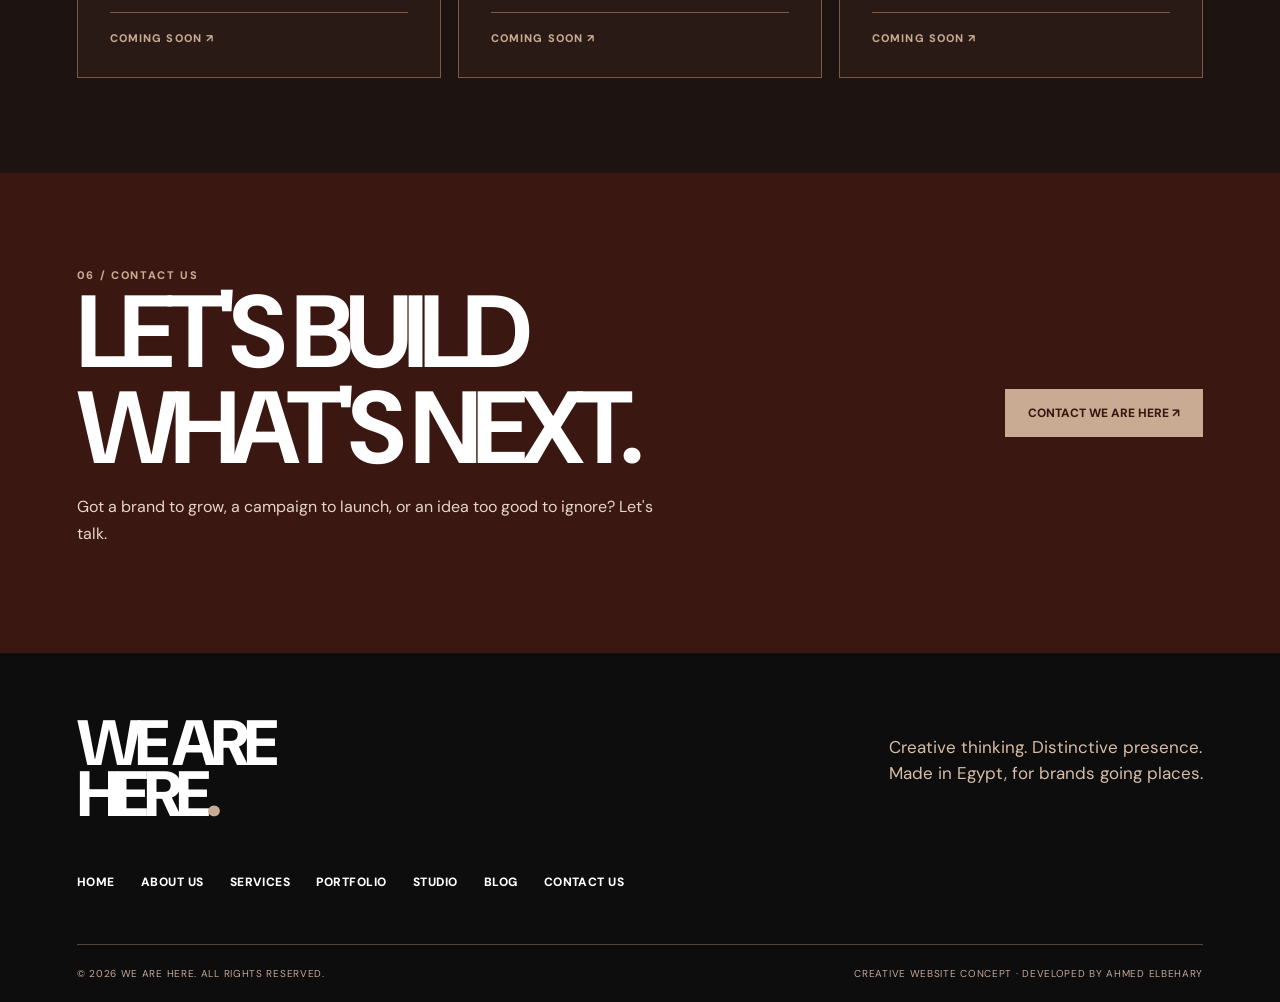
==== commit 2fed5c1d: "Publish official We Are Here Bold brand homepage" ====
--- a/index.html
+++ b/index.html
@@ -1,2 +1,24 @@
 <!doctype html>
-<html lang="en"><head><meta charset="utf-8"/><meta name="viewport" content="width=device-width,initial-scale=1"/><meta name="theme-color" content="#111111"/><meta name="description" content="Four interactive creative directions for We Are Here — a creative marketing agency in Egypt. Concept showcase by Ahmed Elbehary."/><title>WE ARE HERE — Interactive Directions</title><link rel="preconnect" href="https://fonts.googleapis.com"><link rel="preconnect" href="https://fonts.gstatic.com" crossorigin><link href="https://fonts.googleapis.com/css2?family=Archivo+Black&family=DM+Sans:wght@400;500;600;700;800&family=Space+Grotesk:wght@400;500;600;700&family=Playfair+Display:ital,wght@0,500;0,600;1,500&display=swap" rel="stylesheet"><link rel="stylesheet" href="./style.css"/><link rel="stylesheet" href="./motion-enhancements.css"/><!-- Four creative directions, including interactive 3D --></head><body><div id="app"></div><script type="module" src="./script.js"></script><script src="./motion-enhancements.js" defer></script><script src="./dimension-3d.js" defer></script></body></html>
+<html lang="en">
+<head>
+ <meta charset="utf-8">
+ <meta name="viewport" content="width=device-width,initial-scale=1">
+ <meta name="theme-color" content="#3A1711">
+ <meta name="description" content="We Are Here is an Egyptian creative marketing agency blending brand strategy, creative campaigns, digital experiences, and content to help ambitious brands make their mark.">
+ <meta property="og:type" content="website">
+ <meta property="og:title" content="We Are Here — Make Your Mark">
+ <meta property="og:description" content="Bold ideas. Real presence. A creative marketing agency in Egypt.">
+ <title>We Are Here — Creative Marketing Agency</title>
+ <link rel="preconnect" href="https://fonts.googleapis.com">
+ <link rel="preconnect" href="https://fonts.gstatic.com" crossorigin>
+ <link href="https://fonts.googleapis.com/css2?family=Archivo+Black&family=DM+Sans:wght@400;500;600;700;800&family=Space+Grotesk:wght@400;500;600;700&family=Playfair+Display:ital,wght@0,500;0,600;1,500&display=swap" rel="stylesheet">
+ <link rel="stylesheet" href="./style.css">
+ <link rel="stylesheet" href="./motion-enhancements.css">
+ <link rel="stylesheet" href="./brand.css">
+</head>
+<body>
+ <div id="app"></div>
+ <script type="module" src="./site.js"></script>
+ <script src="./motion-enhancements.js" defer></script>
+</body>
+</html>
--- a/style.css
+++ b/style.css
@@ -3,3 +3,6 @@
 
 /* 04 — Immersive Dimension */
 .d{background:#070912;color:#f3f5ff;font-family:'Space Grotesk',sans-serif}.d .conceptbar{background:#bbf7ef;color:#0b1224}.d nav{position:relative;z-index:10}.d .wordmark{font-family:'Archivo Black';letter-spacing:-.08em}.d .cta{background:#bbf7ef;color:#09111c;border-color:#bbf7ef;border-radius:99px}.d .hero{min-height:810px;height:min(900px,92svh);position:relative;display:flex;align-items:center;padding:8% 7%;isolation:isolate;overflow:hidden;background:radial-gradient(ellipse at 70% 42%,#18315c 0%,#0b1022 40%,#070912 78%)}#dimension-canvas{position:absolute;inset:0;width:100%;height:100%;display:block;z-index:0;touch-action:pan-y}.dimension-glow{position:absolute;inset:0;z-index:1;pointer-events:none;background:linear-gradient(90deg,rgba(7,9,18,.92) 0%,rgba(7,9,18,.55) 41%,transparent 78%)}.dimension-copy{position:relative;z-index:2;max-width:900px;pointer-events:none}.dimension-copy .cta{pointer-events:auto}.d .hero h1{font:clamp(62px,9vw,160px)/.89 'Archivo Black',sans-serif;letter-spacing:-.09em;margin:24px 0;text-shadow:0 8px 40px #0007}.d .hero h1 em{font-style:normal;color:#bbf7ef}.d .hero h1 span{color:#b99cff}.d .hero p{font-size:clamp(15px,1.6vw,21px);line-height:1.5;max-width:470px;margin-bottom:32px;color:#c7d4e8}.dimension-hint{position:absolute;bottom:40px;right:6%;z-index:2;font-size:11px;letter-spacing:.16em;color:#c1d8ef}.dimension-hint span{font-size:25px}.dimension-ticker{overflow:hidden;white-space:nowrap;background:#bbf7ef;color:#08111b;padding:16px 0;font:22px 'Archivo Black'}.dimension-ticker .track{display:inline-block;animation:marquee 19s linear infinite}.dimension-statement{background:#b99cff;color:#0b1020;min-height:550px}.dimension-statement h2{font:clamp(55px,9vw,142px)/.93 'Archivo Black';letter-spacing:-.085em;margin:35px 0}.dimension-statement h2 i{color:#f4fffc;font-style:normal}.dimension-statement p{max-width:600px;font-size:22px}.d .section-head h2,.dimension-services h2{font:clamp(50px,8vw,120px)/.93 'Archivo Black';letter-spacing:-.075em}.dimension-work{display:grid;grid-template-columns:1fr 1fr;gap:30px}.dimension-card:nth-child(2){margin-top:100px}.dimension-card-art{height:440px;position:relative;overflow:hidden;border:1px solid #586e98;display:flex;flex-direction:column;justify-content:space-between;padding:30px;isolation:isolate}.art-one{background:radial-gradient(circle at 60% 45%,#7456bd,#162957 60%,#0b152f)}.art-two{background:radial-gradient(circle at 50% 45%,#7a72b0,#1b3450 65%,#0a1b2b)}.dimension-card-art>span{font-size:12px;letter-spacing:.2em}.dimension-card-art strong{font:clamp(35px,5vw,78px)/.92 'Archivo Black';letter-spacing:-.08em;z-index:2}.dimension-card h3{font-size:30px;margin-bottom:4px}.dimension-card p{color:#9faec7}.holo-orb{width:250px;height:250px;position:absolute;top:10%;right:5%;border-radius:40% 60% 55% 45%;background:conic-gradient(from 30deg,#bbf7ef,#a38df5,#ed99d8,#6cfff0,#bbf7ef);filter:drop-shadow(0 0 45px #b99cffaa);animation:dimension-float 7s ease-in-out infinite alternate}.holo-ring{width:280px;height:280px;position:absolute;right:7%;top:9%;border:40px ridge #bbf7ef;border-radius:50%;box-shadow:0 0 55px #9df8f5aa,inset 0 0 35px #a47dff;animation:dimension-turn 9s linear infinite}.dimension-services{background:#bbf7ef;color:#0b1325}.dimension-services h2{margin:35px 0 70px}.dimension-service-list>div{display:flex;align-items:center;gap:30px;border-top:2px solid #0b1325;padding:24px 0;font:clamp(20px,4vw,56px) 'Archivo Black';letter-spacing:-.055em;transition:padding .3s,background .3s}.dimension-service-list>div:hover{padding-left:25px;background:#a5d9d3}.dimension-service-list span{font:13px 'DM Sans'}.dimension-service-list b{margin-left:auto}.d .nextbox{background:#b99cff;color:#0b1325}.d .nextbox h2{font-family:'Archivo Black'}.d .nextbox .cta{background:#0b1325;color:#fff}.d .concept-footer{color:#b9c4d8}@keyframes dimension-float{to{transform:translateY(-40px) rotate(50deg) scale(1.1);border-radius:55% 45% 40% 60%}}@keyframes dimension-turn{to{transform:rotateY(360deg) rotateZ(360deg)}}@media(max-width:760px){.switcher{max-width:calc(100% - 8px);gap:0;padding:4px}.switcher button{padding:10px 7px;font-size:9px}.d .hero{height:auto;min-height:690px!important;padding:120px 6% 80px}.d .hero h1{font-size:clamp(53px,12vw,95px)}.dimension-glow{background:linear-gradient(90deg,#070912c9,transparent)}.dimension-hint{bottom:20px;left:6%;right:auto;font-size:9px}.dimension-work{grid-template-columns:1fr}.dimension-card:nth-child(2){margin-top:0}.dimension-card-art{height:340px}.dimension-statement p{font-size:17px}}@media(prefers-reduced-motion:reduce){.holo-orb,.holo-ring,.dimension-ticker .track{animation:none!important}}
+
+/* Design Lab 05 link */
+.switcher .lab-five{display:inline-flex;align-items:center;justify-content:center;border-radius:99px;padding:12px 15px;background:#ff91c3;color:#17103b;font-size:11px;font-weight:900;white-space:nowrap;text-decoration:none;transition:transform .2s,background .2s}.switcher .lab-five:hover{background:#e8ff65;transform:translateY(-2px)}@media(max-width:760px){.switcher{flex-wrap:wrap;border-radius:22px;justify-content:center}.switcher .lab-five{padding:9px 10px;font-size:9px}}
--- a/brand.css
+++ b/brand.css
@@ -0,0 +1,136 @@
+
+/* WE ARE HERE / OFFICIAL BOLD DIRECTION — brand palette from supplied logo
+   Black #000000 · Deep Brown #3A1711 · Warm Beige #C9AB93 · White #FFFFFF
+   All inherited Bold typography, layout geometry and animation classes remain intact.
+*/
+:root{--brand-black:#000;--brand-brown:#3a1711;--brand-beige:#c9ab93;--brand-white:#fff}
+html{scroll-padding-top:90px}
+body{background:#101010}
+.b{background:#101010;color:#fff}
+.b .conceptbar{background:var(--brand-beige);color:var(--brand-brown)}
+.b .wordmark span{color:var(--brand-beige)!important}
+.b nav{position:relative;z-index:12;background:#101010}
+.b .site-nav .links{gap:clamp(10px,1.5vw,27px)}
+.b .site-nav .links>a:not(.cta){white-space:nowrap;font-size:clamp(10px,.81vw,13px)}
+.b .site-nav .links>a:hover{color:var(--brand-beige)}
+.b .site-nav .links>.cta{background:var(--brand-beige);color:var(--brand-brown);border-color:var(--brand-beige);white-space:nowrap;padding:14px 18px}
+.b .site-nav .links>.cta:hover{color:#fff;background:var(--brand-brown);border-color:var(--brand-beige)}
+.nav-toggle{display:none}
+.b .hero{background:var(--brand-beige);color:var(--brand-brown)}
+.b .hero h1{font-size:clamp(67px,13.1vw,245px);white-space:nowrap}
+.b .hero h1>span{display:block}
+.b .hero h1 span:nth-child(2){color:inherit;-webkit-text-stroke:0}
+.b .hero h1>span:nth-child(2),.b .hero h1>span:nth-child(2) .motion-letter{color:transparent;-webkit-text-stroke:3px var(--brand-brown)}
+.b .hero h1 .motion-letter{display:inline-block!important}
+.b .hero .sticker{background:var(--brand-brown);color:var(--brand-beige);box-shadow:10px 10px 0 #fff}
+.b .hero .circle{border-color:var(--brand-brown)}
+.b .hero .cta{background:var(--brand-brown);color:var(--brand-beige);border-color:var(--brand-brown)}
+.b .hero .cta:hover{color:var(--brand-brown);background:#fff}
+.b .marquee{background:#fff;color:var(--brand-brown)}
+.b .marquee i{color:var(--brand-beige)}
+.b .lime{color:var(--brand-beige)}
+.b .manifesto{min-height:560px}
+.b .manifesto .subline{max-width:800px}
+.section-link{margin-top:22px;display:inline-flex;align-self:flex-start;color:var(--brand-beige);border-bottom:1px solid;padding-bottom:7px;font-weight:800;font-size:12px;letter-spacing:.13em}
+.b .portfolio-section{background:#111}
+.b .portfolio-section .workgrid{grid-template-columns:1.15fr 1fr;row-gap:60px}
+.b .portfolio-section .project{background:transparent;min-height:auto}
+.b .project h3{color:#fff}
+.b .project p{color:var(--brand-beige)}
+.b .portfolio-note{color:#b7a49a;font-size:12px;margin-top:36px;letter-spacing:.02em}
+.b .project .image-label{background:var(--brand-beige);color:var(--brand-brown)}
+.b .services{background:var(--brand-beige);color:var(--brand-brown)}
+.b .services .section-head .subline{max-width:420px}
+.b .services .service{border-color:var(--brand-brown);display:grid;grid-template-columns:35px minmax(0,1fr) minmax(140px,260px) 40px;gap:18px;min-height:120px}
+.b .services .service:hover{background:var(--brand-brown);color:var(--brand-beige);padding-left:22px}
+.b .services .service h3{font-size:clamp(24px,4vw,62px)}
+.b .services .service p{font-size:13px;font-weight:600;line-height:1.6;margin:0;max-width:245px}
+.b .services .service b{font-size:25px;text-align:right}
+.b .studio{background:#111;color:#fff;overflow:hidden}
+.b .studio .section-head h2,.b .journal .section-head h2{font-family:'Archivo Black';font-size:clamp(43px,6.5vw,105px);line-height:.93;letter-spacing:-.075em}
+.studio-grid{display:grid;grid-template-columns:1.22fr .78fr;gap:6%;align-items:center}
+.studio-stage{background:var(--brand-beige);min-height:630px;display:flex;justify-content:center;flex-direction:column;position:relative;overflow:hidden;color:var(--brand-brown);padding:65px 40px;isolation:isolate;cursor:crosshair}
+.studio-stage>strong{font:clamp(52px,6.2vw,115px)/.91 'Archivo Black';letter-spacing:-.085em;position:relative;z-index:3;transform:translate(var(--hover-x,0px),var(--hover-y,0px)) rotate(-3deg);transition:transform .25s ease-out;pointer-events:none}
+.studio-stage>strong em{font-style:normal;color:transparent;-webkit-text-stroke:2px var(--brand-brown)}
+.studio-orbit{position:absolute;z-index:1;border:25px solid var(--brand-brown);border-radius:50%;width:380px;height:380px;right:-70px;top:0;animation:spin 18s linear infinite}
+.studio-orbit.orbit-two{border:9px solid white;width:480px;height:480px;right:-180px;top:25%;animation-direction:reverse}
+.studio-stamp{font:800 15px 'Archivo Black';line-height:1.1;position:absolute;z-index:4;top:8%;right:6%;padding:16px;background:#fff;color:var(--brand-brown);transform:rotate(16deg);box-shadow:7px 7px 0 var(--brand-brown)}
+.studio-stage[data-mood=editorial]{background:#eee5da}
+.studio-stage[data-mood=editorial]>strong{letter-spacing:-.09em;transform:translate(var(--hover-x,0px),var(--hover-y,0px)) rotate(2deg)}
+.studio-stage[data-mood=pulse]{background:var(--brand-brown);color:var(--brand-beige)}
+.studio-stage[data-mood=pulse]>strong em{color:transparent;-webkit-text-stroke:2px var(--brand-beige)}
+.studio-stage[data-mood=pulse] .studio-orbit{border-color:var(--brand-beige);animation-duration:3.5s}
+.studio-intro h3{font:clamp(32px,4.2vw,58px)/1 'Archivo Black';letter-spacing:-.07em;margin:25px 0}
+.studio-intro>p{color:#c4b6aa;font-size:16px;line-height:1.75}
+.studio-modes{display:flex;gap:9px;flex-wrap:wrap;margin-top:28px}
+.studio-modes button{border:1px solid var(--brand-beige);background:transparent;color:var(--brand-beige);border-radius:100px;padding:13px 18px;font-size:11px;font-weight:800;letter-spacing:.08em}
+.studio-modes button.selected,.studio-modes button:hover{background:var(--brand-beige);color:var(--brand-brown)}
+.studio-hint{font-size:10px!important;letter-spacing:.15em;padding-top:19px}
+.b .journal{background:#1d1411;color:#fff}
+.journal-grid{display:grid;grid-template-columns:repeat(3,minmax(0,1fr));gap:17px}
+.journal-card{border:1px solid #7c5945;background:#291a15;padding:32px;min-height:330px;display:flex;flex-direction:column;transition:transform .35s,background .35s}
+.journal-card:hover{transform:translateY(-12px);background:#3a1711}
+.journal-card .tag{color:var(--brand-beige)}
+.journal-card h3{font:clamp(24px,2.6vw,41px)/1.1 'Archivo Black';letter-spacing:-.06em;margin:36px 0 14px}
+.journal-card p{color:#ddcfc3;line-height:1.6;font-size:14px}
+.journal-status{margin-top:auto;border-top:1px solid #7c5945;padding-top:18px;color:var(--brand-beige);font-size:11px;font-weight:800;letter-spacing:.1em}
+.b .nextbox{background:var(--brand-brown);color:#fff;min-height:410px}
+.b .nextbox .tag{color:var(--brand-beige)}
+.b .nextbox .contact-heading p{max-width:580px;font-size:16px;line-height:1.7;color:#e6d5ca}
+.b .nextbox .cta{background:var(--brand-beige);color:var(--brand-brown);border-color:var(--brand-beige)}
+.b .nextbox .cta:hover{background:#fff;color:var(--brand-brown)}
+.b .site-footer{background:#0d0d0d;color:white;padding:65px 6% 22px}
+.footer-top{display:flex;align-items:start;justify-content:space-between;gap:24px}
+.footer-top .wordmark{font-size:clamp(45px,5vw,90px);line-height:.8}
+.footer-top p{font-size:17px;color:#d8bda7;line-height:1.5;max-width:320px}
+.footer-links{display:flex;flex-wrap:wrap;gap:26px;padding:54px 0;border-bottom:1px solid #534339}
+.footer-links a{font-size:12px;text-transform:uppercase;font-weight:800;letter-spacing:.04em}
+.footer-links a:hover{color:var(--brand-beige)}
+.footer-bottom{display:flex;justify-content:space-between;gap:20px;padding-top:22px;font-size:10px;letter-spacing:.07em;color:#c0a998}
+.motion-burst{background:var(--brand-beige)!important;color:var(--brand-brown)!important}
+.motion-progress{background:var(--brand-beige)}
+.motion-toast{background:var(--brand-brown);color:var(--brand-beige)}
+.presenter strong{color:var(--brand-beige)}
+@media(max-width:1300px){
+ .b .site-nav .links{gap:12px}
+ .b .site-nav .links>a:not(.cta){font-size:10px}
+ .b .site-nav .links>.cta{font-size:10px;padding:13px 11px}
+ .b .service h3{font-size:clamp(25px,3.4vw,48px)}
+}
+@media(max-width:960px){
+ .b .site-nav{padding-top:27px}
+ .nav-toggle{display:flex;flex-direction:column;gap:5px;justify-content:center;align-items:center;width:46px;height:44px;border:1px solid var(--brand-beige);background:transparent;color:var(--brand-beige);margin-left:auto;z-index:15}
+ .nav-toggle span{display:block;width:20px;height:2px;background:currentColor}
+ .b .site-nav .links{display:none;position:absolute;left:0;right:0;top:100%;background:#101010;border-top:1px solid #584638;padding:22px 6% 30px;flex-direction:column;align-items:stretch;gap:0;box-shadow:0 25px 30px #0007}
+ .b .site-nav .links.open{display:flex}
+ .b .site-nav .links a{font-size:14px!important;padding:14px 5px}
+ .b .site-nav .links .cta{text-align:center;margin-top:12px}
+ .b .services .service{grid-template-columns:25px 1fr 22px}
+ .b .services .service p{grid-column:2 / 3;grid-row:2;max-width:560px}
+ .b .services .service b{grid-column:3;grid-row:1}
+ .studio-grid{grid-template-columns:1fr;gap:30px}
+ .studio-stage{min-height:500px}
+ .journal-grid{grid-template-columns:repeat(2,minmax(0,1fr))}
+}
+@media(max-width:750px){
+ .b .hero{padding-top:110px;min-height:620px}
+ .b .hero h1{font-size:clamp(52px,14vw,100px)}
+ .b .hero h1>span:nth-child(2),.b .hero h1>span:nth-child(2) .motion-letter{-webkit-text-stroke:2px var(--brand-brown)}
+ .b .hero .sticker{top:14%;left:5%;font-size:10px;padding:10px}
+ .b .portfolio-section .workgrid{grid-template-columns:1fr;gap:34px}
+ .b .portfolio-section .project:nth-child(2){margin-top:0}
+ .b .portfolio-section .project .imagewrap{height:310px}
+ .b .services .service h3{font-size:clamp(24px,5vw,45px)}
+ .studio-stage{min-height:390px;padding:25px}
+ .studio-stage>strong{font-size:clamp(44px,11vw,80px)}
+ .studio-stamp{font-size:11px}
+ .journal-grid{grid-template-columns:1fr}
+ .journal-card{min-height:275px}
+ .footer-top,.footer-bottom{flex-direction:column}
+ .b .nextbox{padding-top:70px;padding-bottom:70px}
+}
+@media(prefers-reduced-motion:reduce){
+ .studio-orbit{animation:none}
+ .studio-stage>strong{transition:none}
+}
+body.reduced .studio-orbit{animation:none}
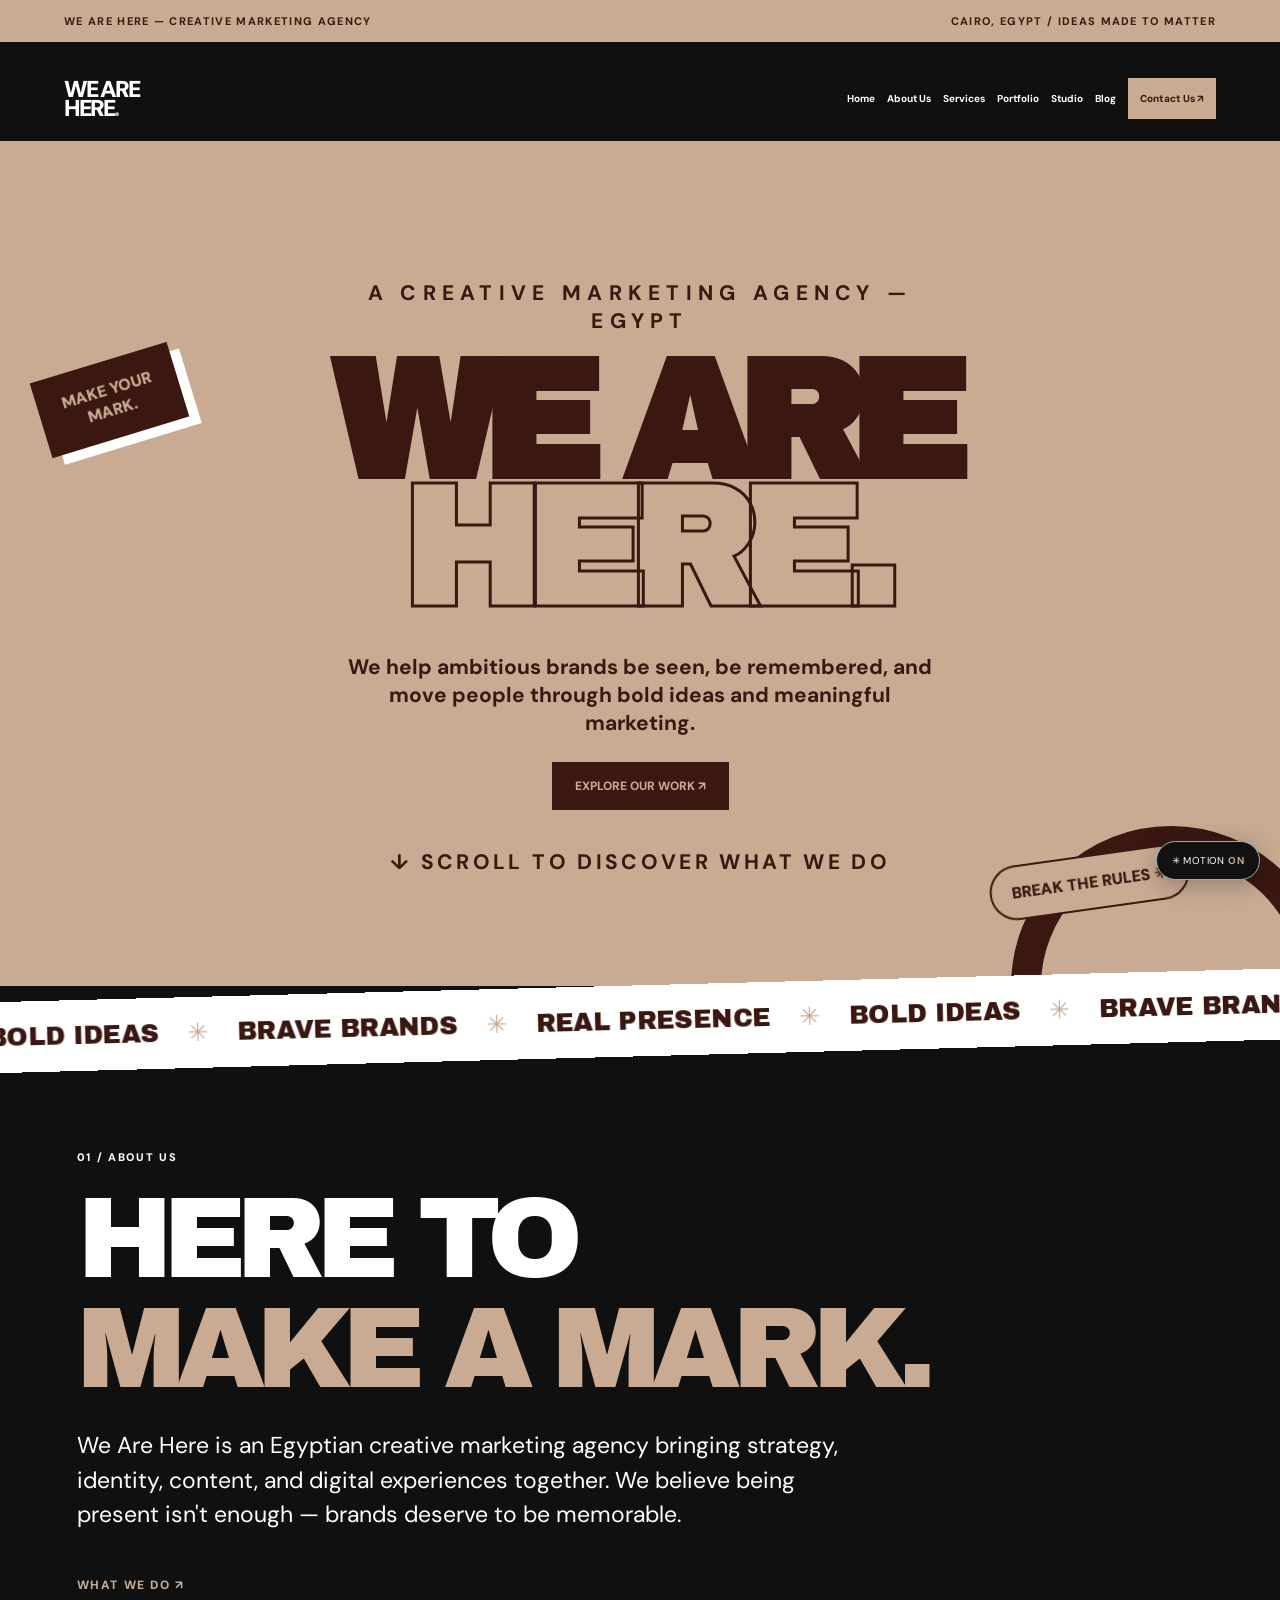
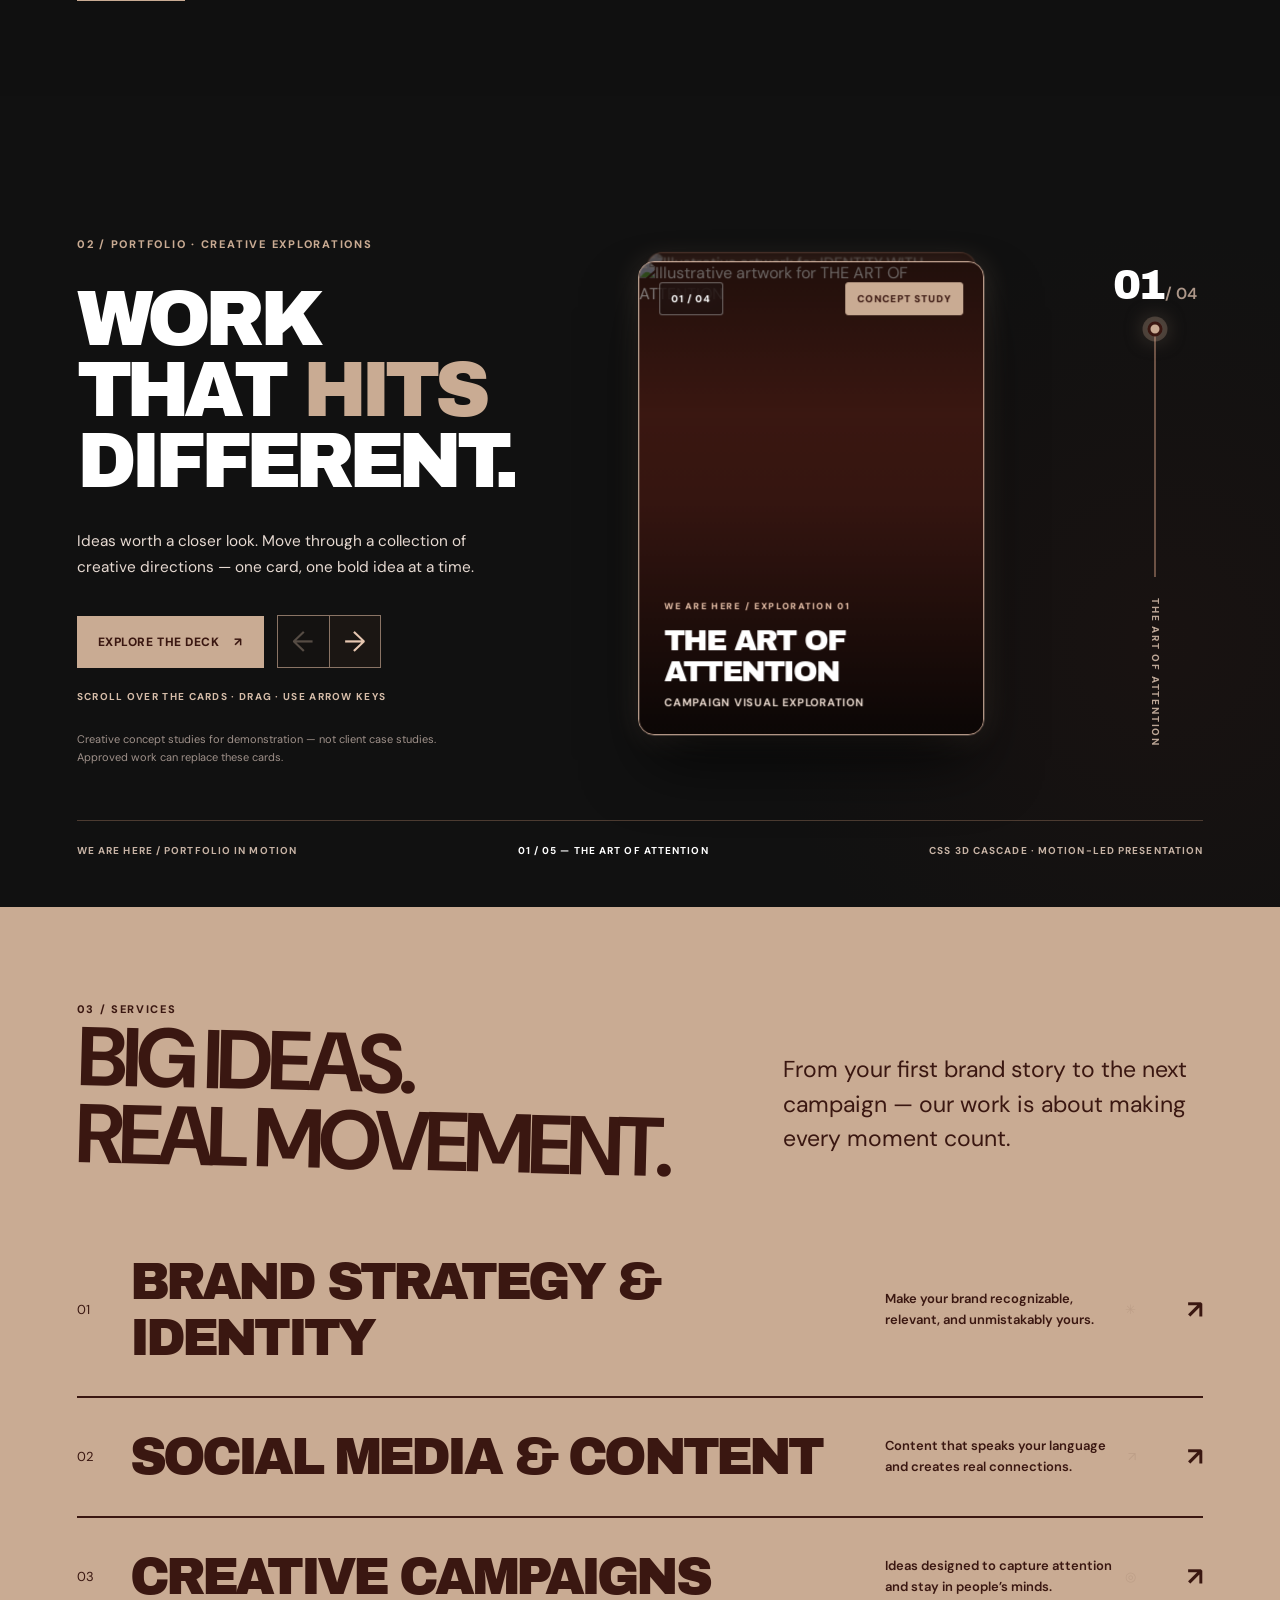
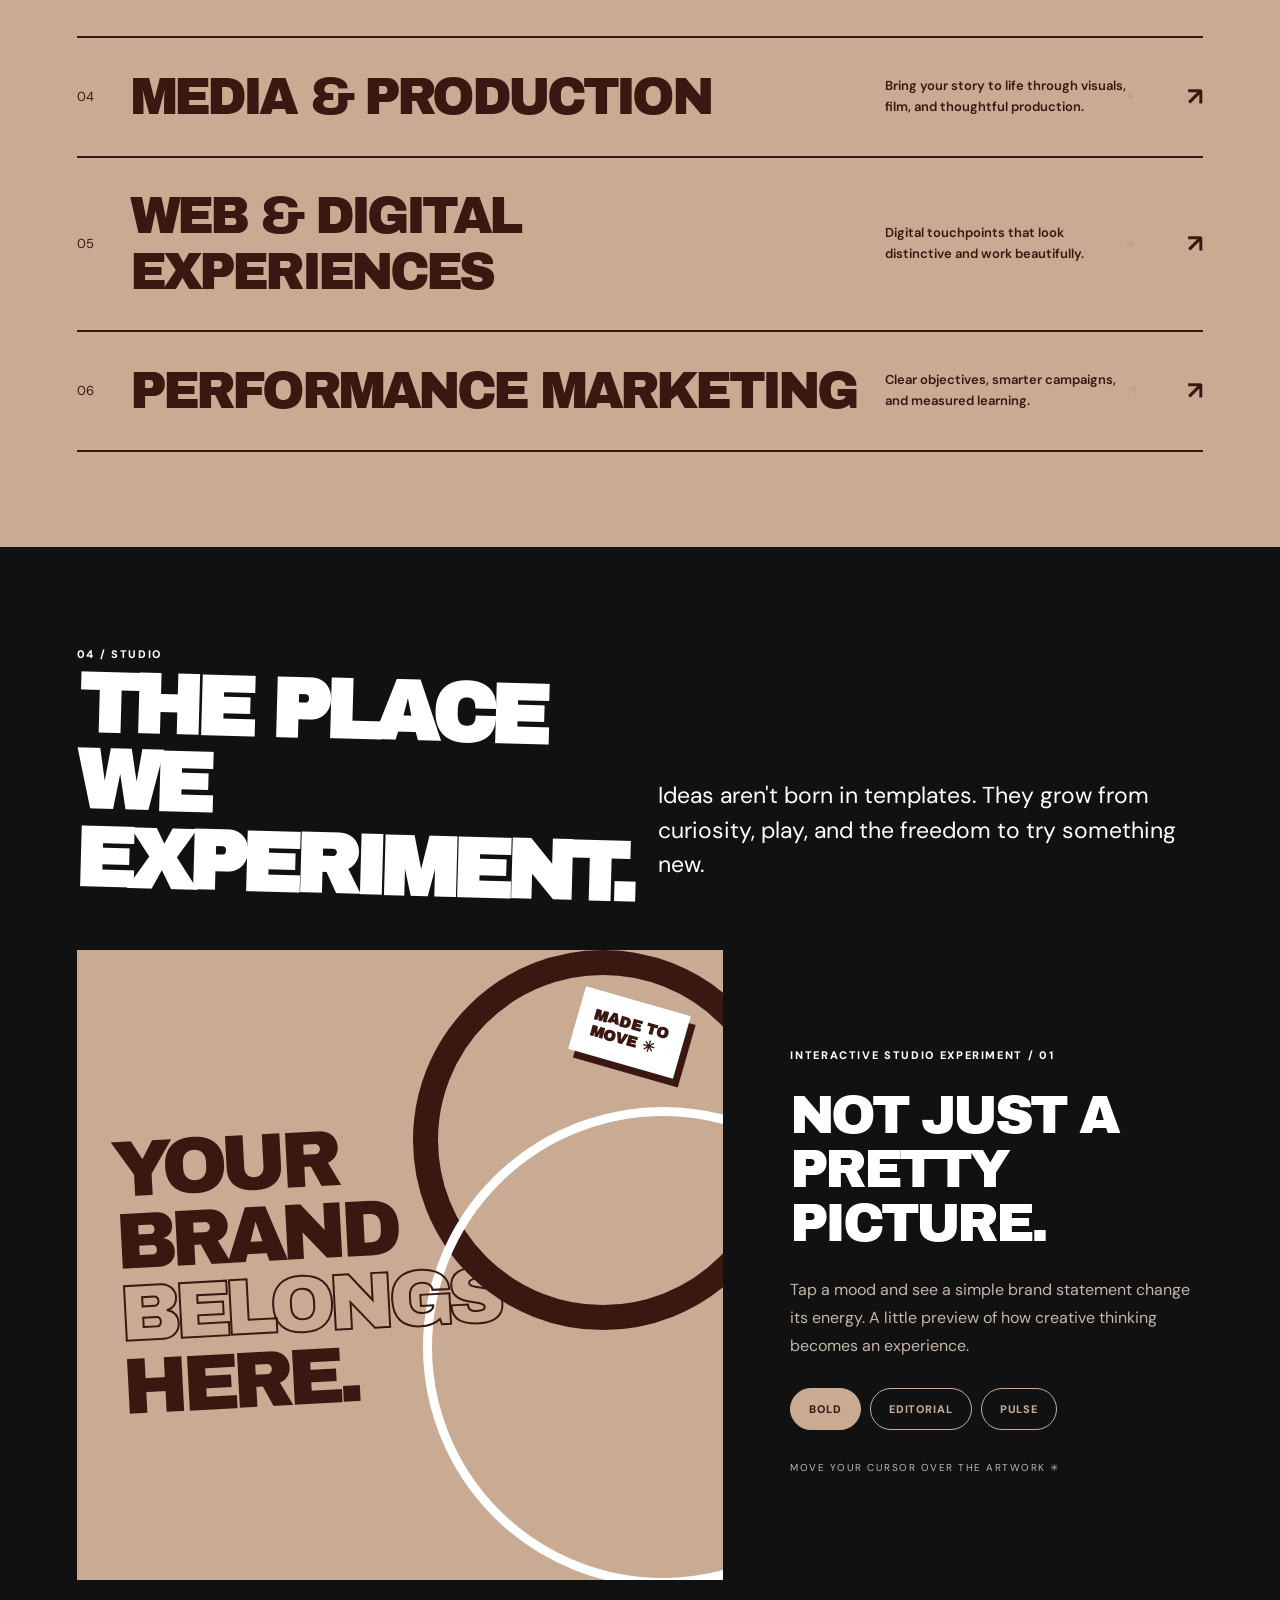
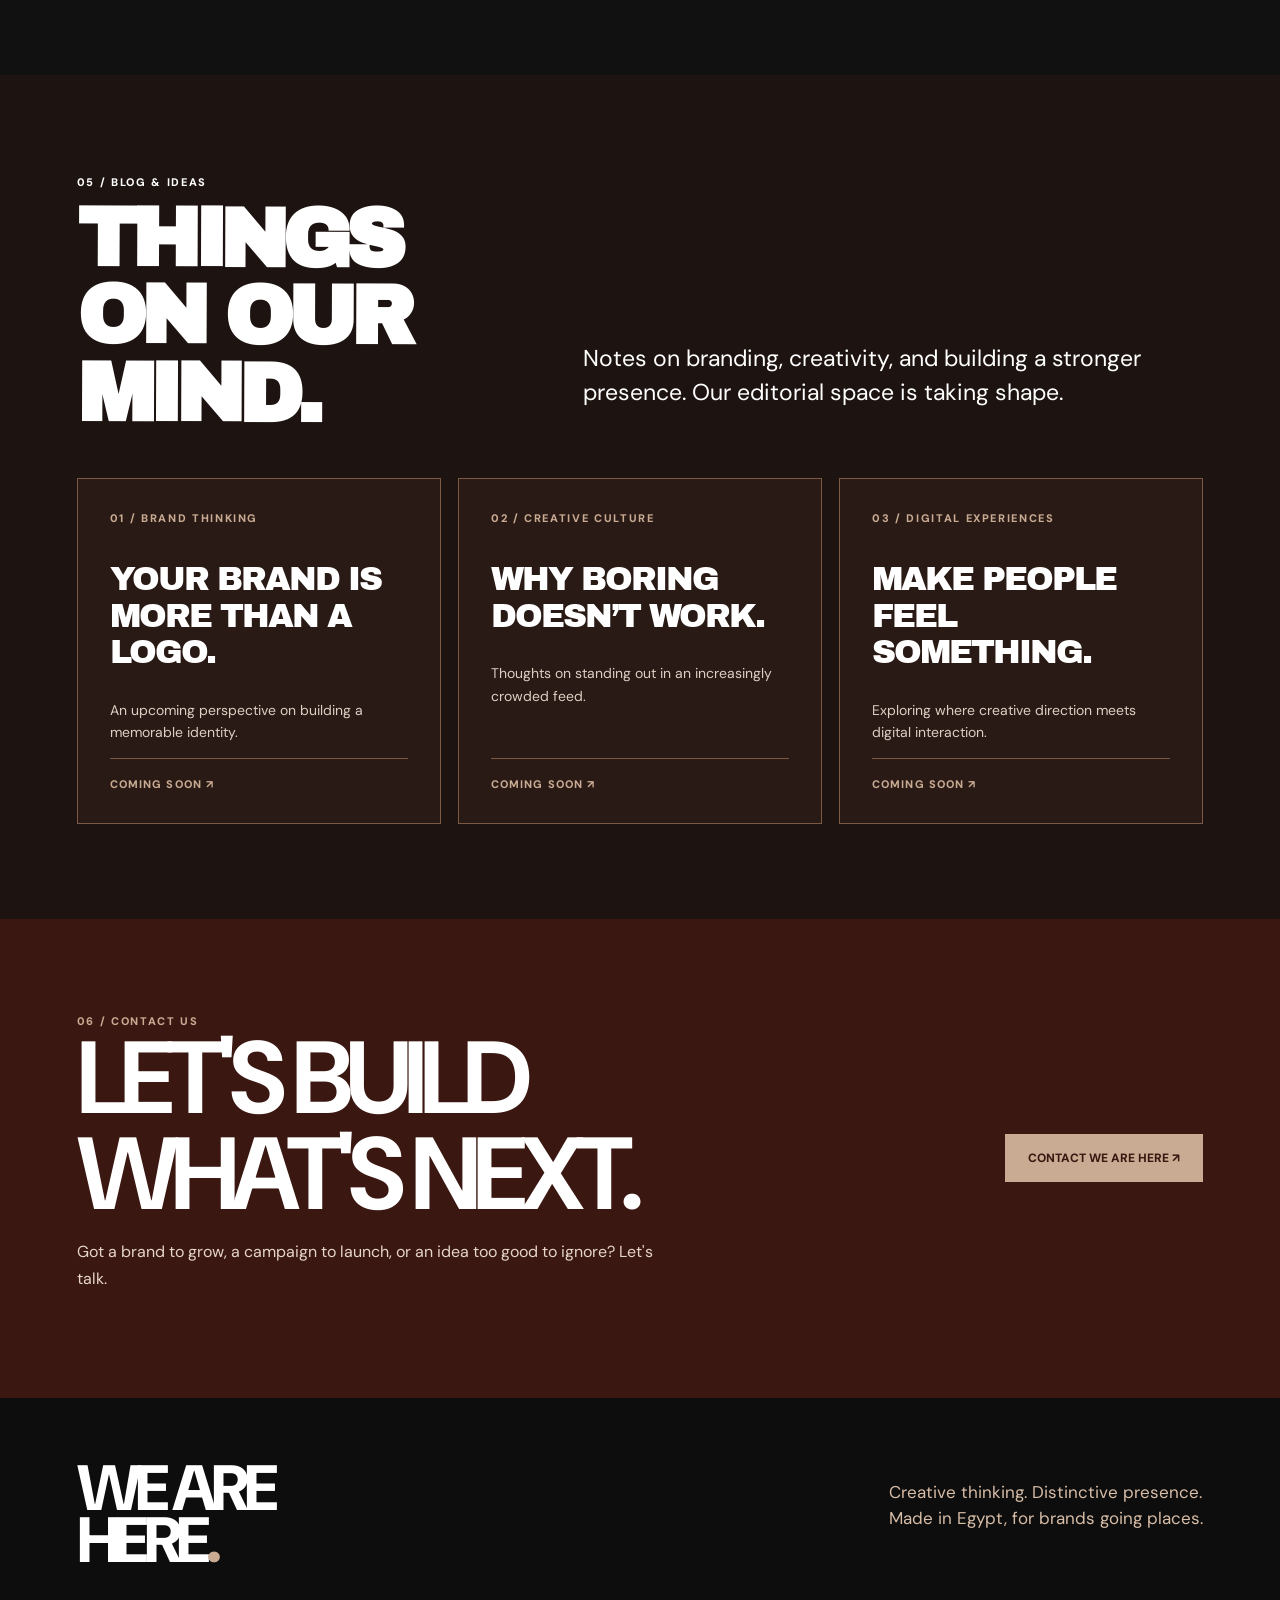
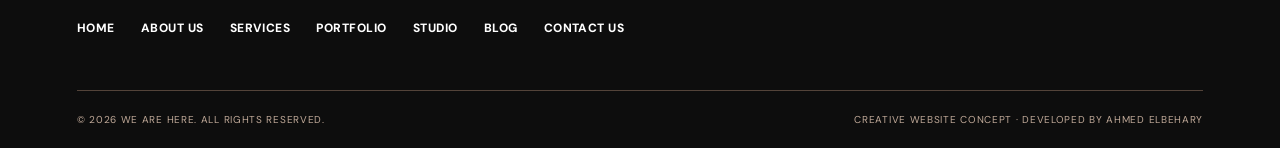
==== commit 08d1941d: "Load branded 3D portfolio cascade styles and interaction script" ====
--- a/index.html
+++ b/index.html
@@ -15,10 +15,12 @@
  <link rel="stylesheet" href="./style.css">
  <link rel="stylesheet" href="./motion-enhancements.css">
  <link rel="stylesheet" href="./brand.css">
+ <link rel="stylesheet" href="./cascade.css">
 </head>
 <body>
  <div id="app"></div>
  <script type="module" src="./site.js"></script>
  <script src="./motion-enhancements.js" defer></script>
+ <script type="module" src="./cascade.js"></script>
 </body>
 </html>
--- a/cascade.css
+++ b/cascade.css
@@ -0,0 +1,158 @@
+/*
+ * WE ARE HERE — PORTFOLIO CASCADE
+ * Source interaction: user-provided CSS 3D card-deck study.
+ * Bold direction: brand black, deep brown, warm beige and white.
+ * Isolated styles: no global page overflow changes.
+ */
+.portfolio-cascade{
+  background:#101010;color:#fff;position:relative;isolation:isolate;
+  padding-top:104px;padding-bottom:50px;overflow:clip;
+}
+.portfolio-cascade::before{
+  content:"";pointer-events:none;position:absolute;right:-25%;top:14%;
+  width:68vw;height:68vw;border-radius:50%;
+  background:radial-gradient(circle,#3a17112f,transparent 67%);z-index:-1
+}
+.portfolio-cascade-layout{
+  display:grid;grid-template-columns:minmax(260px,1fr) minmax(340px,1.18fr) minmax(62px,.22fr);
+  align-items:center;gap:clamp(18px,3vw,62px);max-width:1600px;margin:auto;
+}
+.portfolio-cascade-copy{align-self:center;position:relative;z-index:2}
+.portfolio-cascade-copy .tag{color:var(--brand-beige,#c9ab93);font-size:11px;letter-spacing:.16em;line-height:1.8}
+.portfolio-cascade-copy h2{
+ font:clamp(47px,6vw,103px)/.92 'Archivo Black',sans-serif;
+ letter-spacing:-.075em;margin:31px 0;word-break:normal
+}
+.portfolio-cascade-copy h2 span{color:var(--brand-beige,#c9ab93)}
+.portfolio-cascade-intro{font-size:clamp(14px,1.2vw,18px);line-height:1.7;color:#e6d9d1;max-width:420px}
+.portfolio-cascade-actions{display:flex;align-items:center;flex-wrap:wrap;gap:13px;margin:35px 0 20px}
+.portfolio-cascade-primary{
+ padding:16px 20px;background:var(--brand-beige,#c9ab93);
+ border:1px solid var(--brand-beige,#c9ab93);color:var(--brand-brown,#3a1711);
+ font:800 12px 'DM Sans',sans-serif;letter-spacing:.045em;
+ display:inline-flex;align-items:center;justify-content:center;gap:15px;
+ transition:background .25s,transform .25s,color .25s;min-height:52px;
+}
+.portfolio-cascade-primary:hover{background:#fff;transform:translateY(-3px)}
+.portfolio-cascade-arrows{display:flex;border:1px solid #8a7465;align-items:center}
+.portfolio-cascade-arrows button{
+ width:51px;height:51px;background:#1b1613;color:#e7c7b1;border:0;
+ font:28px 'DM Sans',sans-serif;transition:background .25s,color .25s
+}
+.portfolio-cascade-arrows button+button{border-left:1px solid #8a7465}
+.portfolio-cascade-arrows button:hover:not(:disabled),.portfolio-cascade-arrows button:focus-visible{background:#c9ab93;color:#3a1711}
+.portfolio-cascade-arrows button:disabled{opacity:.32;cursor:not-allowed}
+.portfolio-cascade-hint{font:700 10px 'DM Sans',sans-serif;letter-spacing:.13em;color:#d6bda9;line-height:1.7}
+.portfolio-cascade-disclaimer{font-size:11px;color:#9f918a;line-height:1.6;max-width:400px;margin-top:26px}
+.portfolio-cascade-stage{
+ height:610px;position:relative;perspective:1200px;perspective-origin:50% 47%;
+ transform-style:preserve-3d;outline-offset:5px;min-width:0;user-select:none;touch-action:pan-y;
+}
+.portfolio-cascade-stage:focus-visible{outline:2px solid var(--brand-beige,#c9ab93)}
+.portfolio-cascade-deck{
+ width:clamp(280px,27vw,376px);height:clamp(390px,37vw,505px);
+ position:absolute;left:50%;top:49%;transform:translate(-50%,-50%);
+ transform-style:preserve-3d;isolation:isolate
+}
+.portfolio-cascade .cascade-card{
+ position:absolute;inset:0;border:1px solid #d6c1b266;border-radius:16px;
+ overflow:hidden;transform-origin:center center;will-change:transform,opacity,filter;
+ backface-visibility:hidden;cursor:grab;background:#3a1711;
+ box-shadow:0 24px 55px #0007;
+ transition:border-color .22s,box-shadow .22s;
+}
+.portfolio-cascade .cascade-card:active{cursor:grabbing}
+.portfolio-cascade .cascade-card:focus-visible{outline:4px solid #c9ab93;outline-offset:5px}
+.portfolio-cascade .cascade-card img{display:block;width:100%;height:100%;object-fit:cover;position:absolute;inset:0;pointer-events:none}
+.portfolio-cascade .cascade-shade{
+ position:absolute;inset:0;
+ background:linear-gradient(180deg,#160c09ae 0%,transparent 32%,#190c0d25 50%,#090605eb 98%);
+ pointer-events:none
+}
+.portfolio-cascade .cascade-card-top{
+ position:absolute;top:0;left:0;right:0;padding:20px;
+ display:flex;justify-content:space-between;align-items:center;gap:9px;
+ font-size:10px;font-weight:800;letter-spacing:.095em;color:white;z-index:2
+}
+.portfolio-cascade .cascade-card-top span{
+ padding:9px 11px;background:#1e1110b6;border:1px solid #ffffff5c;
+ backdrop-filter:blur(12px);border-radius:3px
+}
+.portfolio-cascade .cascade-card-top span:last-child{
+ background:var(--brand-beige,#c9ab93);color:var(--brand-brown,#3a1711);border-color:var(--brand-beige,#c9ab93)
+}
+.portfolio-cascade .cascade-card-bottom{
+ position:absolute;bottom:0;left:0;right:0;padding:25px;
+ z-index:2;color:#fff;pointer-events:none
+}
+.portfolio-cascade .cascade-card-bottom>span{
+ font-size:9px;font-weight:800;letter-spacing:.19em;color:#e9c2aa;
+ text-transform:uppercase
+}
+.portfolio-cascade .cascade-card-bottom h3{
+ font:clamp(25px,2.3vw,36px)/1.04 'Archivo Black',sans-serif;
+ letter-spacing:-.06em;margin:11px 0 8px;color:#fff
+}
+.portfolio-cascade .cascade-card-bottom p{font:700 11px 'DM Sans',sans-serif;letter-spacing:.07em;margin:0;color:#e6d6cb}
+.portfolio-cascade-rail{display:flex;flex-direction:column;align-items:center;justify-content:center;gap:21px;min-height:390px}
+.portfolio-cascade-index{display:flex;align-items:baseline;white-space:nowrap;gap:2px}
+.portfolio-cascade-index strong{font:clamp(34px,3.3vw,57px) 'Archivo Black',sans-serif;letter-spacing:-.07em}
+.portfolio-cascade-index span{font:600 16px 'DM Sans',sans-serif;color:#ad9789}
+.portfolio-cascade-track{position:relative;width:2px;height:248px;background:#6c5144}
+.portfolio-cascade-track>span{
+ position:absolute;top:0;left:50%;width:15px;height:15px;border-radius:50%;
+ transform:translate(-50%,-50%);background:#c9ab93;border:3px solid #3a1711;
+ box-shadow:0 0 0 5px #c9ab9340,0 0 22px #c9ab9399;
+ transition:top .18s ease-out
+}
+.portfolio-cascade-rail-label{
+ writing-mode:vertical-rl;letter-spacing:.18em;font:800 10px 'DM Sans',sans-serif;
+ color:#bca696;max-height:160px;overflow:hidden;text-overflow:ellipsis
+}
+.portfolio-cascade-bottom{
+ max-width:1600px;margin:10px auto 0;padding-top:23px;border-top:1px solid #4c3b31;
+ display:flex;justify-content:space-between;align-items:center;gap:18px;flex-wrap:wrap;
+ color:#c7b3a5;font-size:10px;font-weight:700;letter-spacing:.11em
+}
+.portfolio-cascade-bottom #cascadeLive{color:#fff}
+.portfolio-cascade .cascade-card:not([data-active="true"]){pointer-events:none}
+.portfolio-cascade .cascade-card[data-active="true"]{pointer-events:auto}
+@media(max-width:1150px){
+ .portfolio-cascade-layout{grid-template-columns:minmax(235px,1fr) minmax(290px,1.12fr) 66px;gap:14px}
+ .portfolio-cascade-copy h2{font-size:clamp(43px,6vw,70px)}
+ .portfolio-cascade-stage{height:560px}
+ .portfolio-cascade-deck{width:clamp(262px,31vw,340px);height:clamp(375px,43vw,465px)}
+ .portfolio-cascade-index strong{font-size:40px}
+}
+@media(max-width:850px){
+ .portfolio-cascade{padding-top:72px;padding-bottom:40px}
+ .portfolio-cascade-layout{grid-template-columns:1fr 76px;gap:12px}
+ .portfolio-cascade-copy{grid-column:1/-1}
+ .portfolio-cascade-copy h2{font-size:clamp(52px,9vw,82px)}
+ .portfolio-cascade-intro{max-width:700px}
+ .portfolio-cascade-stage{height:525px;grid-column:1}
+ .portfolio-cascade-deck{width:min(70vw,348px);height:min(96vw,474px)}
+ .portfolio-cascade-rail{grid-column:2;grid-row:2;min-height:390px}
+ .portfolio-cascade-rail-label{max-height:110px}
+}
+@media(max-width:540px){
+ .portfolio-cascade-layout{grid-template-columns:1fr}
+ .portfolio-cascade-copy h2{font-size:clamp(46px,12vw,66px)}
+ .portfolio-cascade-actions{gap:9px}
+ .portfolio-cascade-stage{height:455px;grid-column:1}
+ .portfolio-cascade-deck{width:min(77vw,315px);height:min(105vw,425px)}
+ .portfolio-cascade-rail{grid-column:1;grid-row:auto;min-height:auto;flex-direction:row;gap:20px}
+ .portfolio-cascade-track{width:min(180px,30vw);height:2px}
+ .portfolio-cascade-track>span{top:50%;left:0;transform:translate(-50%,-50%)}
+ .portfolio-cascade-rail-label{writing-mode:horizontal-tb;max-width:115px;max-height:none;white-space:nowrap}
+ .portfolio-cascade-bottom{margin-top:24px}
+ .portfolio-cascade-bottom span:last-child{display:none}
+ .portfolio-cascade .cascade-card-bottom{padding:20px}
+ .portfolio-cascade .cascade-card-bottom h3{font-size:26px}
+ .portfolio-cascade-hint{font-size:9px}
+}
+@media(prefers-reduced-motion:reduce){
+ .portfolio-cascade-rail #cascadeTimelineDot,.portfolio-cascade-primary{transition:none}
+ .portfolio-cascade .cascade-card{will-change:auto}
+}
+body.reduced .portfolio-cascade .cascade-card{will-change:auto}
